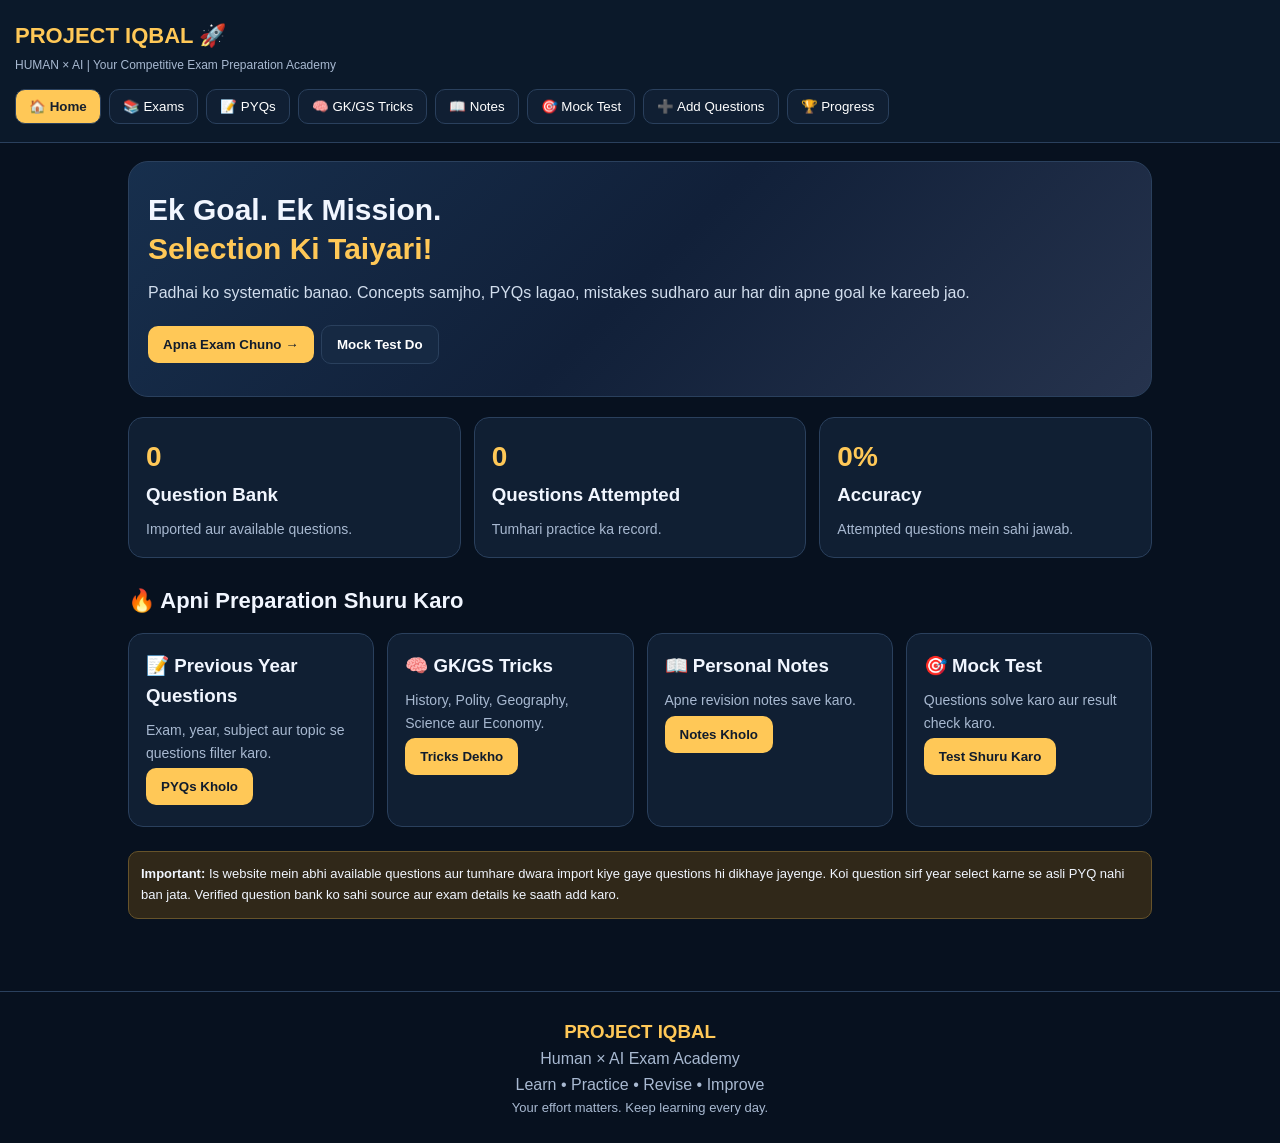
==== index.html @ d8e1d9c6 "Update index.html" ====
<!DOCTYPE html>
<html lang="hi">
<head>
<meta charset="UTF-8">
<meta name="viewport" content="width=device-width, initial-scale=1.0">

<title>PROJECT IQBAL | Human × AI Exam Academy</title>

<style>
:root{
  --bg:#07111f;
  --card:#101f33;
  --card2:#162943;
  --text:#f1f6ff;
  --muted:#a8b9d1;
  --gold:#ffc857;
  --green:#41d6a3;
  --blue:#65a9ff;
  --red:#ff7185;
  --border:#2a405d;
}

*{
  box-sizing:border-box;
  margin:0;
  padding:0;
}

body{
  background:var(--bg);
  color:var(--text);
  font-family:Arial,"Noto Sans Devanagari",sans-serif;
  line-height:1.6;
}

header{
  background:#0b192a;
  padding:18px 15px;
  border-bottom:1px solid var(--border);
  position:sticky;
  top:0;
  z-index:10;
}

.brand{
  font-size:22px;
  font-weight:900;
  color:var(--gold);
}

.tagline{
  color:var(--muted);
  font-size:12px;
  margin-top:3px;
}

nav{
  display:flex;
  gap:8px;
  overflow-x:auto;
  padding-top:14px;
}

nav button{
  flex-shrink:0;
  padding:9px 13px;
  border:1px solid var(--border);
  border-radius:10px;
  background:var(--card);
  color:white;
  cursor:pointer;
}

nav button:hover,
nav button.active{
  background:var(--gold);
  color:#17202d;
  font-weight:bold;
}

main{
  max-width:1050px;
  margin:auto;
  padding:18px 13px 60px;
}

.hero{
  background:linear-gradient(135deg,#172f4d,#112039,#26334d);
  padding:28px 19px;
  border-radius:20px;
  border:1px solid var(--border);
  margin-bottom:20px;
}

.hero h1{
  font-size:30px;
  line-height:1.3;
  margin-bottom:12px;
}

.hero h1 span{
  color:var(--gold);
}

.hero p{
  color:#d2deee;
  margin-bottom:15px;
}

.btn{
  padding:11px 15px;
  background:var(--gold);
  color:#111c2c;
  border:0;
  border-radius:10px;
  font-weight:bold;
  cursor:pointer;
  margin:4px 3px 4px 0;
}

.btn.secondary{
  background:var(--card2);
  color:white;
  border:1px solid var(--border);
}

.btn.green{
  background:var(--green);
}

.grid{
  display:grid;
  grid-template-columns:repeat(auto-fit,minmax(210px,1fr));
  gap:13px;
  margin:15px 0 24px;
}

.card{
  background:var(--card);
  border:1px solid var(--border);
  border-radius:15px;
  padding:17px;
}

.card h3{
  margin-bottom:8px;
}

.card p{
  color:var(--muted);
  font-size:14px;
}

.stat{
  font-size:28px;
  color:var(--gold);
  font-weight:bold;
}

.section-title{
  margin:25px 0 12px;
  font-size:22px;
}

label{
  display:block;
  color:var(--muted);
  font-size:13px;
  margin:12px 0 5px;
}

input,select,textarea{
  width:100%;
  padding:12px;
  background:#091626;
  color:white;
  border:1px solid var(--border);
  border-radius:9px;
  font-size:15px;
}

textarea{
  min-height:100px;
  resize:vertical;
}

.row{
  display:grid;
  grid-template-columns:repeat(auto-fit,minmax(160px,1fr));
  gap:12px;
}

.item{
  background:var(--card);
  border:1px solid var(--border);
  border-radius:12px;
  padding:15px;
  margin:10px 0;
}

.item p{
  margin:7px 0;
}

.muted{
  color:var(--muted);
  font-size:13px;
}

.badge{
  display:inline-block;
  padding:4px 8px;
  margin:3px 4px 3px 0;
  border-radius:7px;
  font-size:11px;
  background:#253b58;
  color:#d8e9ff;
}

.badge.gold{
  background:#47391d;
  color:var(--gold);
}

.badge.green{
  background:#123b35;
  color:#72f0c1;
}

.option{
  display:block;
  width:100%;
  text-align:left;
  padding:12px;
  margin:8px 0;
  background:#13253b;
  color:white;
  border:1px solid var(--border);
  border-radius:9px;
  cursor:pointer;
}

.option:hover{
  border-color:var(--gold);
}

.option.correct{
  border-color:var(--green);
  background:#123b35;
}

.option.wrong{
  border-color:var(--red);
  background:#3b202d;
}

hr{
  border:0;
  border-top:1px solid var(--border);
  margin:17px 0;
}

footer{
  text-align:center;
  color:var(--muted);
  padding:25px 12px;
  border-top:1px solid var(--border);
}

.hidden{
  display:none!important;
}

.notice{
  padding:12px;
  background:#302819;
  border:1px solid #66532a;
  border-radius:10px;
  margin:12px 0;
  font-size:13px;
}

.good{
  color:var(--green);
}

.bad{
  color:var(--red);
}

@media(max-width:500px){
  .hero h1{font-size:25px}
  .brand{font-size:19px}
}
</style>
</head>

<body>

<header>
  <div class="brand">PROJECT IQBAL 🚀</div>
  <div class="tagline">HUMAN × AI | Your Competitive Exam Preparation Academy</div>

  <nav id="navigation">
    <button class="active" onclick="showPage('home',this)">🏠 Home</button>
    <button onclick="showPage('exams',this)">📚 Exams</button>
    <button onclick="showPage('pyq',this)">📝 PYQs</button>
    <button onclick="showPage('tricks',this)">🧠 GK/GS Tricks</button>
    <button onclick="showPage('notes',this)">📖 Notes</button>
    <button onclick="showPage('test',this)">🎯 Mock Test</button>
    <button onclick="showPage('add',this)">➕ Add Questions</button>
    <button onclick="showPage('progress',this)">🏆 Progress</button>
  </nav>
</header>

<main>

<!-- HOME -->
<section id="home">

  <div class="hero">
    <h1>Ek Goal. Ek Mission.<br><span>Selection Ki Taiyari!</span></h1>

    <p>
      Padhai ko systematic banao. Concepts samjho, PYQs lagao,
      mistakes sudharo aur har din apne goal ke kareeb jao.
    </p>

    <button class="btn" onclick="go('exams')">Apna Exam Chuno →</button>
    <button class="btn secondary" onclick="go('test')">Mock Test Do</button>
  </div>

  <div class="grid">
    <div class="card">
      <div class="stat" id="totalQuestions">0</div>
      <h3>Question Bank</h3>
      <p>Imported aur available questions.</p>
    </div>

    <div class="card">
      <div class="stat" id="totalTests">0</div>
      <h3>Questions Attempted</h3>
      <p>Tumhari practice ka record.</p>
    </div>

    <div class="card">
      <div class="stat" id="accuracy">0%</div>
      <h3>Accuracy</h3>
      <p>Attempted questions mein sahi jawab.</p>
    </div>
  </div>

  <h2 class="section-title">🔥 Apni Preparation Shuru Karo</h2>

  <div class="grid">
    <div class="card">
      <h3>📝 Previous Year Questions</h3>
      <p>Exam, year, subject aur topic se questions filter karo.</p>
      <button class="btn" onclick="go('pyq')">PYQs Kholo</button>
    </div>

    <div class="card">
      <h3>🧠 GK/GS Tricks</h3>
      <p>History, Polity, Geography, Science aur Economy.</p>
      <button class="btn" onclick="go('tricks')">Tricks Dekho</button>
    </div>

    <div class="card">
      <h3>📖 Personal Notes</h3>
      <p>Apne revision notes save karo.</p>
      <button class="btn" onclick="go('notes')">Notes Kholo</button>
    </div>

    <div class="card">
      <h3>🎯 Mock Test</h3>
      <p>Questions solve karo aur result check karo.</p>
      <button class="btn" onclick="go('test')">Test Shuru Karo</button>
    </div>
  </div>

  <div class="notice">
    <b>Important:</b> Is website mein abhi available questions aur
    tumhare dwara import kiye gaye questions hi dikhaye jayenge.
    Koi question sirf year select karne se asli PYQ nahi ban jata.
    Verified question bank ko sahi source aur exam details ke saath add karo.
  </div>

</section>

<!-- EXAMS -->
<section id="exams" class="hidden">
  <h2 class="section-title">📚 Choose Your Exam</h2>
  <p class="muted">Apna target exam select karke uske questions filter karo.</p>
  <div id="examCards" class="grid"></div>
</section>

<!-- PYQ -->
<section id="pyq" class="hidden">
  <h2 class="section-title">📝 PYQ Question Bank</h2>

  <p class="muted">
    2020 se 2026 tak year-wise filtering available hai.
    Sirf imported questions hi result mein aayenge.
  </p>

  <div class="row">
    <div>
      <label>Exam</label>
      <select id="filterExam"></select>
    </div>

    <div>
      <label>Year</label>
      <select id="filterYear"></select>
    </div>

    <div>
      <label>Subject</label>
      <select id="filterSubject"></select>
    </div>

    <div>
      <label>Topic</label>
      <input id="filterTopic" placeholder="Jaise: Mughal Empire">
    </div>
  </div>

  <label>Question Search</label>
  <input id="filterSearch" placeholder="Question ya keyword likho...">

  <button class="btn" onclick="renderPYQs()">Search Questions</button>
  <button class="btn secondary" onclick="resetFilters()">Reset Filters</button>

  <p id="pyqCount" class="muted" style="margin-top:12px"></p>
  <div id="pyqList"></div>
</section>

<!-- TRICKS -->
<section id="tricks" class="hidden">
  <h2 class="section-title">🧠 GK/GS Tricks Academy</h2>

  <p class="muted">
    Topic select karo aur quick revision ke liye trick dekho.
  </p>

  <div class="row">
    <div>
      <label>Subject</label>
      <select id="trickSubject" onchange="renderTricks()"></select>
    </div>

    <div>
      <label>Search Trick</label>
      <input id="trickSearch" placeholder="Topic search karo" oninput="renderTricks()">
    </div>
  </div>

  <div id="trickList"></div>
</section>

<!-- NOTES -->
<section id="notes" class="hidden">
  <h2 class="section-title">📖 My Personal Notes</h2>

  <div class="card">
    <label>Exam</label>
    <select id="noteExam"></select>

    <label>Subject</label>
    <input id="noteSubject" placeholder="Jaise: Polity">

    <label>Topic / Heading</label>
    <input id="noteTitle" placeholder="Jaise: Fundamental Rights">

    <label>Notes</label>
    <textarea id="noteText" placeholder="Yahan apne notes likho..."></textarea>

    <button class="btn" onclick="saveNote()">Save Notes</button>
  </div>

  <h3 class="section-title">📌 Saved Notes</h3>
  <div id="noteList"></div>
</section>

<!-- TEST -->
<section id="test" class="hidden">
  <h2 class="section-title">🎯 Mock Test Centre</h2>

  <div class="card">
    <label>Exam</label>
    <select id="testExam"></select>

    <label>Subject</label>
    <select id="testSubject"></select>

    <label>Number of Questions</label>
    <select id="testLength">
      <option value="5">5 Questions</option>
      <option value="10">10 Questions</option>
      <option value="20">20 Questions</option>
      <option value="50">50 Questions</option>
    </select>

    <p class="muted" style="margin:12px 0">
      Test available question bank se banega. Verified PYQ aur practice
      questions ki category question ke source par depend karegi.
    </p>

    <button class="btn" onclick="startTest()">Start Test</button>
  </div>

  <div id="testArea"></div>
</section>

<!-- ADD QUESTIONS -->
<section id="add" class="hidden">
  <h2 class="section-title">➕ Add Verified Questions</h2>

  <div class="notice">
    Asli PYQ add karte waqt exam, year, subject, shift aur source ki
    details sahi bharna. Agar source verify nahi hai, question ko
    Practice category mein rakho.
  </div>

  <div class="card">
    <label>Question Category</label>
    <select id="qType">
      <option value="PYQ">Verified PYQ</option>
      <option value="Practice">Practice Question</option>
    </select>

    <label>Exam</label>
    <select id="qExam"></select>

    <div class="row">
      <div>
        <label>Year</label>
        <select id="qYear"></select>
      </div>

      <div>
        <label>Subject</label>
        <select id="qSubject"></select>
      </div>
    </div>

    <div class="row">
      <div>
        <label>Topic</label>
        <input id="qTopic" placeholder="Jaise: Indian Constitution">
      </div>

      <div>
        <label>Shift / Paper</label>
        <input id="qShift" placeholder="Official details, if known">
      </div>
    </div>

    <label>Question</label>
    <textarea id="qText" placeholder="Question likho..."></textarea>

    <div class="row">
      <div>
        <label>Option A</label>
        <input id="optA">
      </div>
      <div>
        <label>Option B</label>
        <input id="optB">
      </div>
      <div>
        <label>Option C</label>
        <input id="optC">
      </div>
      <div>
        <label>Option D</label>
        <input id="optD">
      </div>
    </div>

    <label>Correct Answer</label>
    <select id="qAnswer">
      <option value="0">Option A</option>
      <option value="1">Option B</option>
      <option value="2">Option C</option>
      <option value="3">Option D</option>
    </select>

    <label>Explanation</label>
    <textarea id="qExplanation" placeholder="Answer ka explanation..."></textarea>

    <label>Source / Reference</label>
    <input id="qSource" placeholder="Official paper, PDF title ya reliable source">

    <button class="btn green" onclick="addQuestion()">Save Question</button>
  </div>

  <hr>

  <div class="card">
    <h3>📥 Import Questions Using JSON</h3>
    <p class="muted">
      Bulk question bank ko JSON file se import kar sakte ho.
    </p>

    <label>JSON File</label>
    <input type="file" id="jsonFile" accept=".json,application/json">

    <button class="btn" onclick="importJSON()">Import JSON</button>

    <button class="btn secondary" onclick="downloadTemplate()">
      Download JSON Template
    </button>

    <p id="importMessage" class="muted"></p>
  </div>

  <hr>

  <div class="card">
    <h3>📤 Export Your Question Bank</h3>
    <p class="muted">
      Apne saved questions ka backup JSON file mein download karo.
    </p>
    <button class="btn" onclick="exportJSON()">Export Questions</button>
  </div>
</section>

<!-- PROGRESS -->
<section id="progress" class="hidden">
  <h2 class="section-title">🏆 Your Progress</h2>

  <div class="grid">
    <div class="card">
      <div class="stat" id="pAttempted">0</div>
      <p>Total questions attempted</p>
    </div>

    <div class="card">
      <div class="stat" id="pCorrect">0</div>
      <p>Correct answers</p>
    </div>

    <div class="card">
      <div class="stat" id="pAccuracy">0%</div>
      <p>Accuracy</p>
    </div>
  </div>

  <h3 class="section-title">📊 Recent Test Results</h3>
  <div id="resultHistory"></div>

  <button class="btn secondary" onclick="clearProgress()">
    Reset Progress
  </button>
</section>

</main>

<footer>
  <h3 style="color:var(--gold)">PROJECT IQBAL</h3>
  <p>Human × AI Exam Academy</p>
  <p>Learn • Practice • Revise • Improve</p>
  <p class="muted">Your effort matters. Keep learning every day.</p>
</footer>

<script>
/* ==========================================
   PROJECT IQBAL — EXAM PREPARATION PLATFORM
   ========================================== */

const EXAMS = [
  "SSC CHSL",
  "SSC CGL",
  "SSC MTS",
  "SSC GD",
  "SSC CPO",
  "UPSSSC PET",
  "UP Police / UPSI",
  "UPPSC",
  "UPPCS",
  "Railway NTPC",
  "Railway Group D",
  "Banking",
  "Other Exam"
];

const SUBJECTS = [
  "History",
  "Polity",
  "Geography",
  "Economy",
  "General Science",
  "Biology",
  "Physics",
  "Chemistry",
  "Static GK",
  "Current Affairs",
  "Mathematics",
  "Reasoning",
  "English",
  "Hindi",
  "Computer",
  "Mixed"
];

const YEARS = [];
for(let y=2020;y<=2026;y++) YEARS.push(String(y));

const TRICKS = [
  {
    subject:"History",
    topic:"Buddhism",
    title:"Buddhism Quick Revision",
    content:"चार आर्य सत्य और अष्टांगिक मार्ग बौद्ध धर्म के मुख्य अध्ययन-बिंदु हैं। बुद्ध के जीवन, बौद्ध संगीति और प्रमुख स्थलों को अलग-अलग तालिका में याद करें।",
    exam:"All Exams"
  },
  {
    subject:"History",
    topic:"Jainism",
    title:"Jainism Quick Revision",
    content:"तीर्थंकरों का क्रम, महावीर स्वामी का जीवन और जैन धर्म के सिद्धांत अलग-अलग याद करें। बौद्ध और जैन धर्म की तुलना वाली तालिका revision में उपयोगी है।",
    exam:"All Exams"
  },
  {
    subject:"Polity",
    topic:"Constitution",
    title:"Constitution Revision",
    content:"संविधान के भाग, अनुच्छेद और अनुसूचियों को अलग-अलग चार्ट में पढ़ो। एक साथ बहुत सारे नंबर याद करने के बजाय रोज थोड़े-थोड़े प्रश्न हल करो।",
    exam:"All Exams"
  },
  {
    subject:"Polity",
    topic:"Schedules",
    title:"भारतीय संविधान की अनुसूचियाँ",
    content:"हर अनुसूची के लिए तीन कॉलम बनाओ: अनुसूची नंबर, विषय और उससे जुड़ा मुख्य तथ्य। फिर किताब बंद करके खुद से दोहराओ।",
    exam:"All Exams"
  },
  {
    subject:"Geography",
    topic:"Rivers",
    title:"नदियों का Revision",
    content:"नदी, उद्गम, किन राज्य/क्षेत्र से गुजरती है और कहाँ मिलती है—इन चार बिंदुओं की तालिका बनाओ। मानचित्र पर देखकर अभ्यास करने से याद रखना आसान होता है।",
    exam:"All Exams"
  },
  {
    subject:"Geography",
    topic:"Climate",
    title:"Indian Climate",
    content:"मानसून की शाखाएँ, वर्षा के वितरण और ऋतुओं को भारत के मानचित्र के साथ पढ़ो। केवल परिभाषा याद करने के बजाय कारण और परिणाम भी समझो।",
    exam:"All Exams"
  },
  {
    subject:"Economy",
    topic:"Banking",
    title:"Banking Basics",
    content:"RBI के कार्य, Repo Rate, CRR, SLR और मुद्रास्फीति की परिभाषा व प्रभाव अलग-अलग समझो। दरों में बदलाव वाले प्रश्नों के लिए नवीनतम आधिकारिक जानकारी जाँचो।",
    exam:"All Exams"
  },
  {
    subject:"General Science",
    topic:"Physics",
    title:"Physics Formula Revision",
    content:"हर सूत्र के साथ उसकी इकाई और प्रतीकों का अर्थ लिखो। फिर सूत्र पर आधारित आसान प्रश्न हल करो। केवल सूत्र रटने के बजाय उसका उपयोग समझो।",
    exam:"All Exams"
  },
  {
    subject:"General Science",
    topic:"Chemistry",
    title:"Chemistry Revision",
    content:"अम्ल, क्षार, लवण, धातु और अधातु के गुणों की तुलना वाली तालिका बनाओ। रोजाना छोटे प्रश्नों से दोहराव करो।",
    exam:"All Exams"
  },
  {
    subject:"Biology",
    topic:"Human Body",
    title:"Human Body Revision",
    content:"अंग, उनका मुख्य कार्य और उनसे संबंधित महत्वपूर्ण तथ्य एक तालिका में लिखो। पाचन, रक्त संचार और श्वसन तंत्र को चित्रों से समझो।",
    exam:"All Exams"
  },
  {
    subject:"Static GK",
    topic:"Awards",
    title:"Awards Revision",
    content:"पुरस्कार, क्षेत्र, संबंधित व्यक्ति और वर्ष को एक तालिका में लिखो। बदलने वाले तथ्यों को भरोसेमंद और नवीनतम स्रोत से verify करो।",
    exam:"All Exams"
  },
  {
    subject:"Current Affairs",
    topic:"Revision",
    title:"Current Affairs Strategy",
    content:"Current affairs को महीने के हिसाब से बाँटो। नियुक्तियाँ, योजनाएँ, खेल, पुरस्कार और महत्वपूर्ण घटनाएँ अलग-अलग revise करो। पुराने तथ्यों को नए तथ्यों से न मिलाओ।",
    exam:"All Exams"
  }
];

/*
  Ye examples PRACTICE questions hain.
  Inhe actual previous-year questions nahi bataya gaya hai.
  Apna verified PYQ data Add Questions se import karo.
*/

const SAMPLE_QUESTIONS = [
  {
    id:"practice-001",
    type:"Practice",
    exam:"SSC CHSL",
    year:"",
    subject:"Polity",
    topic:"Constitution Basics",
    shift:"",
    question:"भारतीय संविधान को संविधान सभा ने कब अंगीकृत किया था?",
    options:[
      "15 अगस्त 1947",
      "26 नवंबर 1949",
      "26 जनवरी 1950",
      "2 अक्टूबर 1949"
    ],
    answer:1,
    explanation:"संविधान सभा ने भारतीय संविधान को 26 नवंबर 1949 को अंगीकृत किया था। संविधान 26 जनवरी 1950 से लागू हुआ।",
    source:"Practice example — not an authenticated PYQ"
  },
  {
    id:"practice-002",
    type:"Practice",
    exam:"UPSSSC PET",
    year:"",
    subject:"History",
    topic:"Ancient India",
    shift:"",
    question:"गौतम बुद्ध को ज्ञान की प्राप्ति कहाँ हुई थी?",
    options:[
      "सारनाथ",
      "कुशीनगर",
      "बोधगया",
      "लुंबिनी"
    ],
    answer:2,
    explanation:"बौद्ध परंपरा के अनुसार गौतम बुद्ध को बोधगया में ज्ञान प्राप्त हुआ था।",
    source:"Practice example — not an authenticated PYQ"
  },
  {
    id:"practice-003",
    type:"Practice",
    exam:"SSC CGL",
    year:"",
    subject:"Mathematics",
    topic:"Arithmetic",
    shift:"",
    question:"यदि किसी संख्या का 25% = 40 है, तो वह संख्या कितनी है?",
    options:["100","120","160","200"],
    answer:2,
    explanation:"संख्या = 40 × 100 ÷ 25 = 160।",
    source:"Practice example — not an authenticated PYQ"
  },
  {
    id:"practice-004",
    type:"Practice",
    exam:"SSC CHSL",
    year:"",
    subject:"General Science",
    topic:"Biology",
    shift:"",
    question:"मानव शरीर में रक्त को पंप करने वाला मुख्य अंग कौन-सा है?",
    options:["फेफड़ा","हृदय","यकृत","गुर्दा"],
    answer:1,
    explanation:"हृदय रक्त को शरीर में पंप करने वाला मुख्य अंग है।",
    source:"Practice example — not an authenticated PYQ"
  },
  {
    id:"practice-005",
    type:"Practice",
    exam:"UPSSSC PET",
    year:"",
    subject:"Geography",
    topic:"India",
    shift:"",
    qu
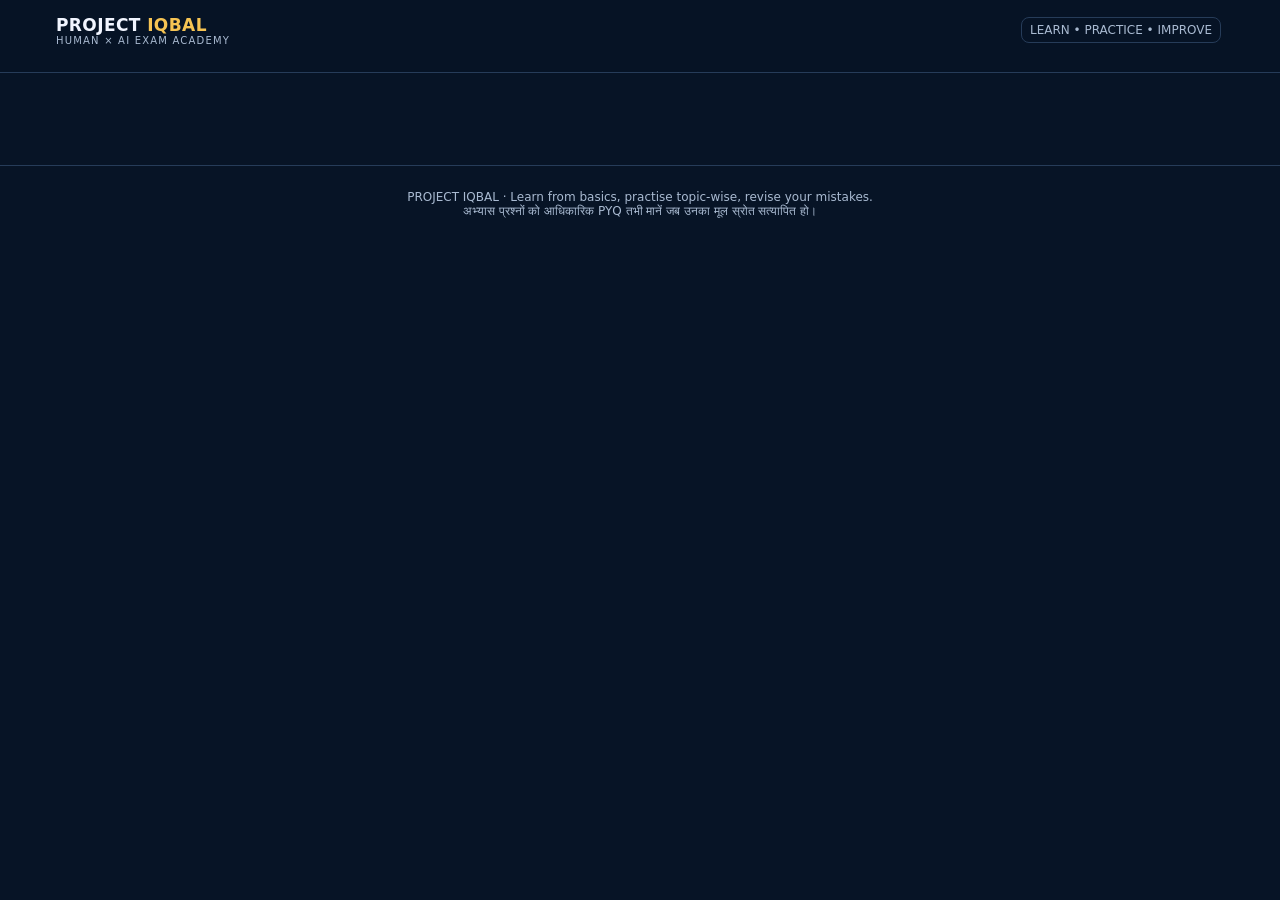
==== commit 4c0e72a5: "Update index.html" ====
--- a/index.html
+++ b/index.html
@@ -3,876 +3,277 @@
 <head>
 <meta charset="UTF-8">
 <meta name="viewport" content="width=device-width, initial-scale=1.0">
-
+<meta name="theme-color" content="#071426">
 <title>PROJECT IQBAL | Human × AI Exam Academy</title>
-
 <style>
 :root{
-  --bg:#07111f;
-  --card:#101f33;
-  --card2:#162943;
-  --text:#f1f6ff;
-  --muted:#a8b9d1;
-  --gold:#ffc857;
-  --green:#41d6a3;
-  --blue:#65a9ff;
-  --red:#ff7185;
-  --border:#2a405d;
+  --bg:#071426;--panel:#101f35;--panel2:#162943;--line:#263c59;
+  --text:#f1f5ff;--muted:#a9bad1;--gold:#f6c453;--blue:#60a5fa;
+  --green:#48d597;--red:#ff7272;--radius:18px
 }
-
-*{
-  box-sizing:border-box;
-  margin:0;
-  padding:0;
-}
-
-body{
-  background:var(--bg);
-  color:var(--text);
-  font-family:Arial,"Noto Sans Devanagari",sans-serif;
-  line-height:1.6;
-}
-
-header{
-  background:#0b192a;
-  padding:18px 15px;
-  border-bottom:1px solid var(--border);
-  position:sticky;
-  top:0;
-  z-index:10;
-}
-
-.brand{
-  font-size:22px;
-  font-weight:900;
-  color:var(--gold);
-}
-
-.tagline{
-  color:var(--muted);
-  font-size:12px;
-  margin-top:3px;
-}
-
-nav{
-  display:flex;
-  gap:8px;
-  overflow-x:auto;
-  padding-top:14px;
-}
-
-nav button{
-  flex-shrink:0;
-  padding:9px 13px;
-  border:1px solid var(--border);
-  border-radius:10px;
-  background:var(--card);
-  color:white;
-  cursor:pointer;
-}
-
-nav button:hover,
-nav button.active{
-  background:var(--gold);
-  color:#17202d;
-  font-weight:bold;
-}
-
-main{
-  max-width:1050px;
-  margin:auto;
-  padding:18px 13px 60px;
-}
-
-.hero{
-  background:linear-gradient(135deg,#172f4d,#112039,#26334d);
-  padding:28px 19px;
-  border-radius:20px;
-  border:1px solid var(--border);
-  margin-bottom:20px;
-}
-
-.hero h1{
-  font-size:30px;
-  line-height:1.3;
-  margin-bottom:12px;
-}
-
-.hero h1 span{
-  color:var(--gold);
-}
-
-.hero p{
-  color:#d2deee;
-  margin-bottom:15px;
-}
-
-.btn{
-  padding:11px 15px;
-  background:var(--gold);
-  color:#111c2c;
-  border:0;
-  border-radius:10px;
-  font-weight:bold;
-  cursor:pointer;
-  margin:4px 3px 4px 0;
-}
-
-.btn.secondary{
-  background:var(--card2);
-  color:white;
-  border:1px solid var(--border);
-}
-
-.btn.green{
-  background:var(--green);
-}
-
-.grid{
-  display:grid;
-  grid-template-columns:repeat(auto-fit,minmax(210px,1fr));
-  gap:13px;
-  margin:15px 0 24px;
-}
-
-.card{
-  background:var(--card);
-  border:1px solid var(--border);
-  border-radius:15px;
-  padding:17px;
-}
-
-.card h3{
-  margin-bottom:8px;
-}
-
-.card p{
-  color:var(--muted);
-  font-size:14px;
-}
-
-.stat{
-  font-size:28px;
-  color:var(--gold);
-  font-weight:bold;
-}
-
-.section-title{
-  margin:25px 0 12px;
-  font-size:22px;
-}
-
-label{
-  display:block;
-  color:var(--muted);
-  font-size:13px;
-  margin:12px 0 5px;
-}
-
-input,select,textarea{
-  width:100%;
-  padding:12px;
-  background:#091626;
-  color:white;
-  border:1px solid var(--border);
-  border-radius:9px;
-  font-size:15px;
-}
-
-textarea{
-  min-height:100px;
-  resize:vertical;
-}
-
-.row{
-  display:grid;
-  grid-template-columns:repeat(auto-fit,minmax(160px,1fr));
-  gap:12px;
-}
-
-.item{
-  background:var(--card);
-  border:1px solid var(--border);
-  border-radius:12px;
-  padding:15px;
-  margin:10px 0;
-}
-
-.item p{
-  margin:7px 0;
-}
-
-.muted{
-  color:var(--muted);
-  font-size:13px;
-}
-
-.badge{
-  display:inline-block;
-  padding:4px 8px;
-  margin:3px 4px 3px 0;
-  border-radius:7px;
-  font-size:11px;
-  background:#253b58;
-  color:#d8e9ff;
-}
-
-.badge.gold{
-  background:#47391d;
-  color:var(--gold);
-}
-
-.badge.green{
-  background:#123b35;
-  color:#72f0c1;
-}
-
-.option{
-  display:block;
-  width:100%;
-  text-align:left;
-  padding:12px;
-  margin:8px 0;
-  background:#13253b;
-  color:white;
-  border:1px solid var(--border);
-  border-radius:9px;
-  cursor:pointer;
-}
-
-.option:hover{
-  border-color:var(--gold);
-}
-
-.option.correct{
-  border-color:var(--green);
-  background:#123b35;
-}
-
-.option.wrong{
-  border-color:var(--red);
-  background:#3b202d;
-}
-
-hr{
-  border:0;
-  border-top:1px solid var(--border);
-  margin:17px 0;
-}
-
-footer{
-  text-align:center;
-  color:var(--muted);
-  padding:25px 12px;
-  border-top:1px solid var(--border);
-}
-
-.hidden{
-  display:none!important;
-}
-
-.notice{
-  padding:12px;
-  background:#302819;
-  border:1px solid #66532a;
-  border-radius:10px;
-  margin:12px 0;
-  font-size:13px;
-}
-
-.good{
-  color:var(--green);
-}
-
-.bad{
-  color:var(--red);
-}
-
-@media(max-width:500px){
-  .hero h1{font-size:25px}
-  .brand{font-size:19px}
-}
+*{box-sizing:border-box}
+body{margin:0;background:var(--bg);color:var(--text);font-family:system-ui,-apple-system,Arial,sans-serif}
+button,input,select,textarea{font:inherit}
+button{cursor:pointer}
+header{position:sticky;top:0;z-index:10;background:#071426f5;border-bottom:1px solid var(--line);backdrop-filter:blur(12px)}
+.top{max-width:1200px;margin:auto;padding:14px 16px;display:flex;align-items:center;justify-content:space-between;gap:12px}
+.brand{font-weight:900;font-size:17px;letter-spacing:.4px}
+.brand span{color:var(--gold)}
+.brand small{display:block;font-size:10px;color:var(--muted);font-weight:500;letter-spacing:1.2px}
+.menu{display:flex;gap:7px;overflow-x:auto;padding:0 12px 12px;max-width:1200px;margin:auto;scrollbar-width:thin}
+.navbtn,.btn{border:1px solid var(--line);border-radius:11px;background:var(--panel);color:var(--text);padding:10px 13px;white-space:nowrap}
+.navbtn.active,.btn.primary{background:var(--gold);border-color:var(--gold);color:#172033;font-weight:800}
+.btn.secondary{background:var(--panel2)}
+.btn:disabled{opacity:.45;cursor:not-allowed}
+main{max-width:1200px;margin:auto;padding:22px 15px 70px}
+.hero{padding:27px 22px;border:1px solid #344967;border-radius:24px;background:radial-gradient(circle at 85% 10%,#234a72 0,transparent 38%),linear-gradient(135deg,#142b47,#0c192d);margin-bottom:18px}
+.eyebrow{color:var(--gold);font-size:12px;font-weight:800;letter-spacing:1.6px}
+h1{font-size:clamp(27px,5vw,43px);line-height:1.14;margin:12px 0}
+h2{font-size:23px;margin:0 0 14px}
+h3{margin:0 0 9px}
+p{line-height:1.65}
+.muted{color:var(--muted)}
+.gold{color:var(--gold)}
+.grid{display:grid;grid-template-columns:repeat(3,minmax(0,1fr));gap:13px}
+.two{display:grid;grid-template-columns:repeat(2,minmax(0,1fr));gap:13px}
+.card{background:var(--panel);border:1px solid var(--line);border-radius:var(--radius);padding:17px;min-width:0}
+.card p{margin:7px 0;color:var(--muted)}
+.stat{font-size:27px;font-weight:900;color:var(--gold)}
+.section{margin-top:25px}
+.row{display:flex;gap:9px;flex-wrap:wrap;align-items:center}
+.row>*{flex:0 0 auto}
+input,select,textarea{background:#08172a;color:var(--text);border:1px solid var(--line);border-radius:10px;padding:11px;max-width:100%}
+.search{width:100%;margin-bottom:13px}
+select{max-width:100%}
+.topic-list{display:flex;gap:8px;flex-wrap:wrap;margin:12px 0}
+.chip{padding:8px 11px;border:1px solid var(--line);border-radius:30px;background:var(--panel2);color:var(--text)}
+.chip.active{background:var(--gold);color:#172033;border-color:var(--gold);font-weight:800}
+.lesson{border-left:3px solid var(--gold);padding:10px 13px;background:#0b1a2e;border-radius:0 12px 12px 0;margin:12px 0}
+.mnemonic{border:1px dashed #617c9f;padding:12px;border-radius:12px;margin-top:10px}
+.option{display:block;width:100%;text-align:left;padding:13px;border-radius:12px;border:1px solid var(--line);background:var(--panel2);color:var(--text);margin:9px 0}
+.option:hover{border-color:var(--gold)}
+.option.correct{border-color:var(--green);background:#123a31}
+.option.wrong{border-color:var(--red);background:#3b202b}
+.feedback{padding:13px;border-radius:12px;margin-top:12px;background:#0b1a2e;border:1px solid var(--line);line-height:1.6}
+.progress{height:8px;background:#24364d;border-radius:20px;overflow:hidden;margin:12px 0}
+.progress div{height:100%;background:var(--green);width:0;transition:width .2s}
+.badge{display:inline-block;border:1px solid var(--line);padding:5px 8px;border-radius:8px;color:var(--muted);font-size:12px;margin:3px}
+hr{border:0;border-top:1px solid var(--line);margin:18px 0}
+.small{font-size:12px}
+footer{border-top:1px solid var(--line);padding:24px;text-align:center;color:var(--muted);font-size:12px}
+.hidden{display:none!important}
+.notice{padding:13px;background:#302a19;border:1px solid #675329;border-radius:12px;color:#ffe4a1;line-height:1.6}
+.success{color:var(--green)}.danger{color:var(--red)}
+a{color:var(--blue)}
+@media(max-width:760px){.grid{grid-template-columns:repeat(2,minmax(0,1fr))}.two{grid-template-columns:1fr}.hero{padding:21px 16px}.card{padding:14px}.top{padding:12px}}
+@media(max-width:430px){.grid{grid-template-columns:1fr}.brand{font-size:15px}.navbtn{padding:9px 11px;font-size:13px}main{padding-top:15px}}
 </style>
 </head>
-
 <body>
-
 <header>
-  <div class="brand">PROJECT IQBAL 🚀</div>
-  <div class="tagline">HUMAN × AI | Your Competitive Exam Preparation Academy</div>
-
-  <nav id="navigation">
-    <button class="active" onclick="showPage('home',this)">🏠 Home</button>
-    <button onclick="showPage('exams',this)">📚 Exams</button>
-    <button onclick="showPage('pyq',this)">📝 PYQs</button>
-    <button onclick="showPage('tricks',this)">🧠 GK/GS Tricks</button>
-    <button onclick="showPage('notes',this)">📖 Notes</button>
-    <button onclick="showPage('test',this)">🎯 Mock Test</button>
-    <button onclick="showPage('add',this)">➕ Add Questions</button>
-    <button onclick="showPage('progress',this)">🏆 Progress</button>
-  </nav>
+  <div class="top">
+    <div class="brand">PROJECT <span>IQBAL</span><small>HUMAN × AI EXAM ACADEMY</small></div>
+    <span class="badge">LEARN • PRACTICE • IMPROVE</span>
+  </div>
+  <nav class="menu" id="navigation"></nav>
 </header>
 
-<main>
-
-<!-- HOME -->
-<section id="home">
-
-  <div class="hero">
-    <h1>Ek Goal. Ek Mission.<br><span>Selection Ki Taiyari!</span></h1>
-
-    <p>
-      Padhai ko systematic banao. Concepts samjho, PYQs lagao,
-      mistakes sudharo aur har din apne goal ke kareeb jao.
-    </p>
-
-    <button class="btn" onclick="go('exams')">Apna Exam Chuno →</button>
-    <button class="btn secondary" onclick="go('test')">Mock Test Do</button>
-  </div>
-
-  <div class="grid">
-    <div class="card">
-      <div class="stat" id="totalQuestions">0</div>
-      <h3>Question Bank</h3>
-      <p>Imported aur available questions.</p>
-    </div>
-
-    <div class="card">
-      <div class="stat" id="totalTests">0</div>
-      <h3>Questions Attempted</h3>
-      <p>Tumhari practice ka record.</p>
-    </div>
-
-    <div class="card">
-      <div class="stat" id="accuracy">0%</div>
-      <h3>Accuracy</h3>
-      <p>Attempted questions mein sahi jawab.</p>
-    </div>
-  </div>
-
-  <h2 class="section-title">🔥 Apni Preparation Shuru Karo</h2>
-
-  <div class="grid">
-    <div class="card">
-      <h3>📝 Previous Year Questions</h3>
-      <p>Exam, year, subject aur topic se questions filter karo.</p>
-      <button class="btn" onclick="go('pyq')">PYQs Kholo</button>
-    </div>
-
-    <div class="card">
-      <h3>🧠 GK/GS Tricks</h3>
-      <p>History, Polity, Geography, Science aur Economy.</p>
-      <button class="btn" onclick="go('tricks')">Tricks Dekho</button>
-    </div>
-
-    <div class="card">
-      <h3>📖 Personal Notes</h3>
-      <p>Apne revision notes save karo.</p>
-      <button class="btn" onclick="go('notes')">Notes Kholo</button>
-    </div>
-
-    <div class="card">
-      <h3>🎯 Mock Test</h3>
-      <p>Questions solve karo aur result check karo.</p>
-      <button class="btn" onclick="go('test')">Test Shuru Karo</button>
-    </div>
-  </div>
-
-  <div class="notice">
-    <b>Important:</b> Is website mein abhi available questions aur
-    tumhare dwara import kiye gaye questions hi dikhaye jayenge.
-    Koi question sirf year select karne se asli PYQ nahi ban jata.
-    Verified question bank ko sahi source aur exam details ke saath add karo.
-  </div>
-
-</section>
-
-<!-- EXAMS -->
-<section id="exams" class="hidden">
-  <h2 class="section-title">📚 Choose Your Exam</h2>
-  <p class="muted">Apna target exam select karke uske questions filter karo.</p>
-  <div id="examCards" class="grid"></div>
-</section>
-
-<!-- PYQ -->
-<section id="pyq" class="hidden">
-  <h2 class="section-title">📝 PYQ Question Bank</h2>
-
-  <p class="muted">
-    2020 se 2026 tak year-wise filtering available hai.
-    Sirf imported questions hi result mein aayenge.
-  </p>
-
-  <div class="row">
-    <div>
-      <label>Exam</label>
-      <select id="filterExam"></select>
-    </div>
-
-    <div>
-      <label>Year</label>
-      <select id="filterYear"></select>
-    </div>
-
-    <div>
-      <label>Subject</label>
-      <select id="filterSubject"></select>
-    </div>
-
-    <div>
-      <label>Topic</label>
-      <input id="filterTopic" placeholder="Jaise: Mughal Empire">
-    </div>
-  </div>
-
-  <label>Question Search</label>
-  <input id="filterSearch" placeholder="Question ya keyword likho...">
-
-  <button class="btn" onclick="renderPYQs()">Search Questions</button>
-  <button class="btn secondary" onclick="resetFilters()">Reset Filters</button>
-
-  <p id="pyqCount" class="muted" style="margin-top:12px"></p>
-  <div id="pyqList"></div>
-</section>
-
-<!-- TRICKS -->
-<section id="tricks" class="hidden">
-  <h2 class="section-title">🧠 GK/GS Tricks Academy</h2>
-
-  <p class="muted">
-    Topic select karo aur quick revision ke liye trick dekho.
-  </p>
-
-  <div class="row">
-    <div>
-      <label>Subject</label>
-      <select id="trickSubject" onchange="renderTricks()"></select>
-    </div>
-
-    <div>
-      <label>Search Trick</label>
-      <input id="trickSearch" placeholder="Topic search karo" oninput="renderTricks()">
-    </div>
-  </div>
-
-  <div id="trickList"></div>
-</section>
-
-<!-- NOTES -->
-<section id="notes" class="hidden">
-  <h2 class="section-title">📖 My Personal Notes</h2>
-
-  <div class="card">
-    <label>Exam</label>
-    <select id="noteExam"></select>
-
-    <label>Subject</label>
-    <input id="noteSubject" placeholder="Jaise: Polity">
-
-    <label>Topic / Heading</label>
-    <input id="noteTitle" placeholder="Jaise: Fundamental Rights">
-
-    <label>Notes</label>
-    <textarea id="noteText" placeholder="Yahan apne notes likho..."></textarea>
-
-    <button class="btn" onclick="saveNote()">Save Notes</button>
-  </div>
-
-  <h3 class="section-title">📌 Saved Notes</h3>
-  <div id="noteList"></div>
-</section>
-
-<!-- TEST -->
-<section id="test" class="hidden">
-  <h2 class="section-title">🎯 Mock Test Centre</h2>
-
-  <div class="card">
-    <label>Exam</label>
-    <select id="testExam"></select>
-
-    <label>Subject</label>
-    <select id="testSubject"></select>
-
-    <label>Number of Questions</label>
-    <select id="testLength">
-      <option value="5">5 Questions</option>
-      <option value="10">10 Questions</option>
-      <option value="20">20 Questions</option>
-      <option value="50">50 Questions</option>
-    </select>
-
-    <p class="muted" style="margin:12px 0">
-      Test available question bank se banega. Verified PYQ aur practice
-      questions ki category question ke source par depend karegi.
-    </p>
-
-    <button class="btn" onclick="startTest()">Start Test</button>
-  </div>
-
-  <div id="testArea"></div>
-</section>
-
-<!-- ADD QUESTIONS -->
-<section id="add" class="hidden">
-  <h2 class="section-title">➕ Add Verified Questions</h2>
-
-  <div class="notice">
-    Asli PYQ add karte waqt exam, year, subject, shift aur source ki
-    details sahi bharna. Agar source verify nahi hai, question ko
-    Practice category mein rakho.
-  </div>
-
-  <div class="card">
-    <label>Question Category</label>
-    <select id="qType">
-      <option value="PYQ">Verified PYQ</option>
-      <option value="Practice">Practice Question</option>
-    </select>
-
-    <label>Exam</label>
-    <select id="qExam"></select>
-
-    <div class="row">
-      <div>
-        <label>Year</label>
-        <select id="qYear"></select>
-      </div>
-
-      <div>
-        <label>Subject</label>
-        <select id="qSubject"></select>
-      </div>
-    </div>
-
-    <div class="row">
-      <div>
-        <label>Topic</label>
-        <input id="qTopic" placeholder="Jaise: Indian Constitution">
-      </div>
-
-      <div>
-        <label>Shift / Paper</label>
-        <input id="qShift" placeholder="Official details, if known">
-      </div>
-    </div>
-
-    <label>Question</label>
-    <textarea id="qText" placeholder="Question likho..."></textarea>
-
-    <div class="row">
-      <div>
-        <label>Option A</label>
-        <input id="optA">
-      </div>
-      <div>
-        <label>Option B</label>
-        <input id="optB">
-      </div>
-      <div>
-        <label>Option C</label>
-        <input id="optC">
-      </div>
-      <div>
-        <label>Option D</label>
-        <input id="optD">
-      </div>
-    </div>
-
-    <label>Correct Answer</label>
-    <select id="qAnswer">
-      <option value="0">Option A</option>
-      <option value="1">Option B</option>
-      <option value="2">Option C</option>
-      <option value="3">Option D</option>
-    </select>
-
-    <label>Explanation</label>
-    <textarea id="qExplanation" placeholder="Answer ka explanation..."></textarea>
-
-    <label>Source / Reference</label>
-    <input id="qSource" placeholder="Official paper, PDF title ya reliable source">
-
-    <button class="btn green" onclick="addQuestion()">Save Question</button>
-  </div>
-
-  <hr>
-
-  <div class="card">
-    <h3>📥 Import Questions Using JSON</h3>
-    <p class="muted">
-      Bulk question bank ko JSON file se import kar sakte ho.
-    </p>
-
-    <label>JSON File</label>
-    <input type="file" id="jsonFile" accept=".json,application/json">
-
-    <button class="btn" onclick="importJSON()">Import JSON</button>
-
-    <button class="btn secondary" onclick="downloadTemplate()">
-      Download JSON Template
-    </button>
-
-    <p id="importMessage" class="muted"></p>
-  </div>
-
-  <hr>
-
-  <div class="card">
-    <h3>📤 Export Your Question Bank</h3>
-    <p class="muted">
-      Apne saved questions ka backup JSON file mein download karo.
-    </p>
-    <button class="btn" onclick="exportJSON()">Export Questions</button>
-  </div>
-</section>
-
-<!-- PROGRESS -->
-<section id="progress" class="hidden">
-  <h2 class="section-title">🏆 Your Progress</h2>
-
-  <div class="grid">
-    <div class="card">
-      <div class="stat" id="pAttempted">0</div>
-      <p>Total questions attempted</p>
-    </div>
-
-    <div class="card">
-      <div class="stat" id="pCorrect">0</div>
-      <p>Correct answers</p>
-    </div>
-
-    <div class="card">
-      <div class="stat" id="pAccuracy">0%</div>
-      <p>Accuracy</p>
-    </div>
-  </div>
-
-  <h3 class="section-title">📊 Recent Test Results</h3>
-  <div id="resultHistory"></div>
-
-  <button class="btn secondary" onclick="clearProgress()">
-    Reset Progress
-  </button>
-</section>
-
-</main>
+<main id="app"></main>
 
 <footer>
-  <h3 style="color:var(--gold)">PROJECT IQBAL</h3>
-  <p>Human × AI Exam Academy</p>
-  <p>Learn • Practice • Revise • Improve</p>
-  <p class="muted">Your effort matters. Keep learning every day.</p>
+  PROJECT IQBAL · Learn from basics, practise topic-wise, revise your mistakes.<br>
+  अभ्यास प्रश्नों को आधिकारिक PYQ तभी मानें जब उनका मूल स्रोत सत्यापित हो।
 </footer>
 
 <script>
-/* ==========================================
-   PROJECT IQBAL — EXAM PREPARATION PLATFORM
-   ========================================== */
+"use strict";
+
+/* =========================================================
+   PROJECT IQBAL
+   Single-file learning app.
+   Practice questions are labelled practice, not official PYQs.
+   Add verified question banks through the Import section.
+========================================================= */
 
 const EXAMS = [
-  "SSC CHSL",
-  "SSC CGL",
-  "SSC MTS",
-  "SSC GD",
-  "SSC CPO",
-  "UPSSSC PET",
-  "UP Police / UPSI",
-  "UPPSC",
-  "UPPCS",
-  "Railway NTPC",
-  "Railway Group D",
-  "Banking",
-  "Other Exam"
+ "SSC CGL","SSC CHSL","SSC MTS","SSC GD","SSC CPO",
+ "UPSSSC PET","UP Police / UPSI","UPPSC / UPPCS",
+ "Railway NTPC","Railway Group D","Banking","Other Exams"
 ];
 
-const SUBJECTS = [
-  "History",
-  "Polity",
-  "Geography",
-  "Economy",
-  "General Science",
-  "Biology",
-  "Physics",
-  "Chemistry",
-  "Static GK",
-  "Current Affairs",
-  "Mathematics",
-  "Reasoning",
-  "English",
-  "Hindi",
-  "Computer",
-  "Mixed"
+const NAV = [
+ ["home","🏠 Home"],["exams","🎯 Exams"],["tricks","⚡ Short Tricks"],
+ ["practice","📝 Practice Sets"],["mock","⏱ Mock Test"],
+ ["pyq","📚 PYQs"],["notes","📒 My Notes"],["progress","📈 Progress"]
 ];
 
-const YEARS = [];
-for(let y=2020;y<=2026;y++) YEARS.push(String(y));
-
-const TRICKS = [
-  {
-    subject:"History",
-    topic:"Buddhism",
-    title:"Buddhism Quick Revision",
-    content:"चार आर्य सत्य और अष्टांगिक मार्ग बौद्ध धर्म के मुख्य अध्ययन-बिंदु हैं। बुद्ध के जीवन, बौद्ध संगीति और प्रमुख स्थलों को अलग-अलग तालिका में याद करें।",
-    exam:"All Exams"
-  },
-  {
-    subject:"History",
-    topic:"Jainism",
-    title:"Jainism Quick Revision",
-    content:"तीर्थंकरों का क्रम, महावीर स्वामी का जीवन और जैन धर्म के सिद्धांत अलग-अलग याद करें। बौद्ध और जैन धर्म की तुलना वाली तालिका revision में उपयोगी है।",
-    exam:"All Exams"
-  },
-  {
-    subject:"Polity",
-    topic:"Constitution",
-    title:"Constitution Revision",
-    content:"संविधान के भाग, अनुच्छेद और अनुसूचियों को अलग-अलग चार्ट में पढ़ो। एक साथ बहुत सारे नंबर याद करने के बजाय रोज थोड़े-थोड़े प्रश्न हल करो।",
-    exam:"All Exams"
-  },
-  {
-    subject:"Polity",
-    topic:"Schedules",
-    title:"भारतीय संविधान की अनुसूचियाँ",
-    content:"हर अनुसूची के लिए तीन कॉलम बनाओ: अनुसूची नंबर, विषय और उससे जुड़ा मुख्य तथ्य। फिर किताब बंद करके खुद से दोहराओ।",
-    exam:"All Exams"
-  },
-  {
-    subject:"Geography",
-    topic:"Rivers",
-    title:"नदियों का Revision",
-    content:"नदी, उद्गम, किन राज्य/क्षेत्र से गुजरती है और कहाँ मिलती है—इन चार बिंदुओं की तालिका बनाओ। मानचित्र पर देखकर अभ्यास करने से याद रखना आसान होता है।",
-    exam:"All Exams"
-  },
-  {
-    subject:"Geography",
-    topic:"Climate",
-    title:"Indian Climate",
-    content:"मानसून की शाखाएँ, वर्षा के वितरण और ऋतुओं को भारत के मानचित्र के साथ पढ़ो। केवल परिभाषा याद करने के बजाय कारण और परिणाम भी समझो।",
-    exam:"All Exams"
-  },
-  {
-    subject:"Economy",
-    topic:"Banking",
-    title:"Banking Basics",
-    content:"RBI के कार्य, Repo Rate, CRR, SLR और मुद्रास्फीति की परिभाषा व प्रभाव अलग-अलग समझो। दरों में बदलाव वाले प्रश्नों के लिए नवीनतम आधिकारिक जानकारी जाँचो।",
-    exam:"All Exams"
-  },
-  {
-    subject:"General Science",
-    topic:"Physics",
-    title:"Physics Formula Revision",
-    content:"हर सूत्र के साथ उसकी इकाई और प्रतीकों का अर्थ लिखो। फिर सूत्र पर आधारित आसान प्रश्न हल करो। केवल सूत्र रटने के बजाय उसका उपयोग समझो।",
-    exam:"All Exams"
-  },
-  {
-    subject:"General Science",
-    topic:"Chemistry",
-    title:"Chemistry Revision",
-    content:"अम्ल, क्षार, लवण, धातु और अधातु के गुणों की तुलना वाली तालिका बनाओ। रोजाना छोटे प्रश्नों से दोहराव करो।",
-    exam:"All Exams"
-  },
-  {
-    subject:"Biology",
-    topic:"Human Body",
-    title:"Human Body Revision",
-    content:"अंग, उनका मुख्य कार्य और उनसे संबंधित महत्वपूर्ण तथ्य एक तालिका में लिखो। पाचन, रक्त संचार और श्वसन तंत्र को चित्रों से समझो।",
-    exam:"All Exams"
-  },
-  {
-    subject:"Static GK",
-    topic:"Awards",
-    title:"Awards Revision",
-    content:"पुरस्कार, क्षेत्र, संबंधित व्यक्ति और वर्ष को एक तालिका में लिखो। बदलने वाले तथ्यों को भरोसेमंद और नवीनतम स्रोत से verify करो।",
-    exam:"All Exams"
-  },
-  {
-    subject:"Current Affairs",
-    topic:"Revision",
-    title:"Current Affairs Strategy",
-    content:"Current affairs को महीने के हिसाब से बाँटो। नियुक्तियाँ, योजनाएँ, खेल, पुरस्कार और महत्वपूर्ण घटनाएँ अलग-अलग revise करो। पुराने तथ्यों को नए तथ्यों से न मिलाओ।",
-    exam:"All Exams"
-  }
-];
-
-/*
-  Ye examples PRACTICE questions hain.
-  Inhe actual previous-year questions nahi bataya gaya hai.
-  Apna verified PYQ data Add Questions se import karo.
-*/
-
-const SAMPLE_QUESTIONS = [
-  {
-    id:"practice-001",
-    type:"Practice",
-    exam:"SSC CHSL",
-    year:"",
-    subject:"Polity",
-    topic:"Constitution Basics",
-    shift:"",
-    question:"भारतीय संविधान को संविधान सभा ने कब अंगीकृत किया था?",
-    options:[
-      "15 अगस्त 1947",
-      "26 नवंबर 1949",
-      "26 जनवरी 1950",
-      "2 अक्टूबर 1949"
-    ],
-    answer:1,
-    explanation:"संविधान सभा ने भारतीय संविधान को 26 नवंबर 1949 को अंगीकृत किया था। संविधान 26 जनवरी 1950 से लागू हुआ।",
-    source:"Practice example — not an authenticated PYQ"
-  },
-  {
-    id:"practice-002",
-    type:"Practice",
-    exam:"UPSSSC PET",
-    year:"",
-    subject:"History",
-    topic:"Ancient India",
-    shift:"",
-    question:"गौतम बुद्ध को ज्ञान की प्राप्ति कहाँ हुई थी?",
-    options:[
-      "सारनाथ",
-      "कुशीनगर",
-      "बोधगया",
-      "लुंबिनी"
-    ],
-    answer:2,
-    explanation:"बौद्ध परंपरा के अनुसार गौतम बुद्ध को बोधगया में ज्ञान प्राप्त हुआ था।",
-    source:"Practice example — not an authenticated PYQ"
-  },
-  {
-    id:"practice-003",
-    type:"Practice",
-    exam:"SSC CGL",
-    year:"",
-    subject:"Mathematics",
-    topic:"Arithmetic",
-    shift:"",
-    question:"यदि किसी संख्या का 25% = 40 है, तो वह संख्या कितनी है?",
-    options:["100","120","160","200"],
-    answer:2,
-    explanation:"संख्या = 40 × 100 ÷ 25 = 160।",
-    source:"Practice example — not an authenticated PYQ"
-  },
-  {
-    id:"practice-004",
-    type:"Practice",
-    exam:"SSC CHSL",
-    year:"",
-    subject:"General Science",
-    topic:"Biology",
-    shift:"",
-    question:"मानव शरीर में रक्त को पंप करने वाला मुख्य अंग कौन-सा है?",
-    options:["फेफड़ा","हृदय","यकृत","गुर्दा"],
-    answer:1,
-    explanation:"हृदय रक्त को शरीर में पंप करने वाला मुख्य अंग है।",
-    source:"Practice example — not an authenticated PYQ"
-  },
-  {
-    id:"practice-005",
-    type:"Practice",
-    exam:"UPSSSC PET",
-    year:"",
-    subject:"Geography",
-    topic:"India",
-    shift:"",
-    qu
+const TOPICS = {
+ "इतिहास":[
+  {title:"बौद्ध धर्म के चार सत्य",level:"Beginner",
+   explain:"बुद्ध के अनुसार जीवन में दुःख है, दुःख का कारण तृष्णा है, दुःख का निरोध संभव है और निरोध का मार्ग अष्टांगिक मार्ग है।",
+   trick:"याद रखो: दुःख → कारण → छुटकारा → रास्ता।",
+   example:"चार आर्य सत्य में चौथा सत्य अष्टांगिक मार्ग है।"},
+  {title:"बौद्ध धर्म का अष्टांगिक मार्ग",level:"Beginner",
+   explain:"सम्यक दृष्टि, संकल्प, वाणी, कर्म, आजीविका, प्रयास, स्मृति और समाधि।",
+   trick:"8 चीजें याद करो: दृष्टि-संकल्प-वाणी-कर्म, आजीविका-प्रयास-स्मृति-समाधि। पहले चार, फिर चार।",
+   example:"बुद्ध का अष्टांगिक मार्ग मध्यम मार्ग की शिक्षा से जुड़ा है।"},
+  {title:"जैन धर्म के त्रिरत्न",level:"Beginner",
+   explain:"सम्यक दर्शन, सम्यक ज्ञान और सम्यक चरित्र जैन धर्म के तीन रत्न हैं।",
+   trick:"द-ज्ञा-च: दर्शन, ज्ञान, चरित्र।",
+   example:"जैन धर्म के त्रिरत्नों में सम्यक चरित्र शामिल है।"},
+  {title:"मौर्य वंश",level:"Beginner",
+   explain:"चंद्रगुप्त मौर्य ने मौर्य साम्राज्य की स्थापना की। बिंदुसार उनके उत्तराधिकारी और अशोक प्रमुख मौर्य शासक थे।",
+   trick:"क्रम: चंद्रगुप्त → बिंदुसार → अशोक। नामों का क्रम ही याद रखो।",
+   example:"कलिंग युद्ध के बाद अशोक के जीवन में बड़ा परिवर्तन आया।"},
+  {title:"मुगल शासकों का क्रम",level:"Beginner",
+   explain:"मुख्य क्रम: बाबर, हुमायूँ, अकबर, जहाँगीर, शाहजहाँ, औरंगज़ेब।",
+   trick:"बा-हु-अ-ज-शा-औ: हर नाम का पहला हिस्सा बोलकर दोहराओ।",
+   example:"अकबर, हुमायूँ का पुत्र था।"},
+  {title:"1857 का विद्रोह",level:"Beginner",
+   explain:"विद्रोह के प्रमुख केंद्रों में मेरठ, दिल्ली, कानपुर, लखनऊ और झाँसी शामिल थे। अलग-अलग केंद्रों पर अलग नेतृत्व था।",
+   trick:"केंद्रों का अभ्यास नक्शे पर करो: मेरठ-दिल्ली, कानपुर-लखनऊ, झाँसी।",
+   example:"लखनऊ में बेगम हजरत महल ने नेतृत्व किया।"}
+ ],
+ "भूगोल":[
+  {title:"भारत की प्रमुख पर्वत श्रेणियाँ",level:"Beginner",
+   explain:"हिमालय उत्तर में स्थित प्रमुख नवीन वलित पर्वत तंत्र है। अरावली भारत की प्राचीन पर्वत श्रेणियों में गिनी जाती है।",
+   trick:"अरावली = प्राचीन; हिमालय = नवीन वलित पर्वत। इस अंतर को बार-बार दोहराओ।",
+   example:"हिमालय भारत के उत्तरी भाग में फैला है।"},
+  {title:"भारत की प्रमुख नदियाँ",level:"Beginner",
+   explain:"गंगा, यमुना, ब्रह्मपुत्र, गोदावरी, कृष्णा, कावेरी, नर्मदा और ताप्ती महत्त्वपूर्ण नदियाँ हैं।",
+   trick:"नदी को केवल नाम से नहीं, उद्गम + बहाव + मुहाना से याद करो।",
+   example:"नर्मदा पश्चिम की ओर बहने वाली प्रमुख नदी है।"},
+  {title:"कर्क रेखा से जुड़े राज्य",level:"Beginner",
+   explain:"कर्क रेखा भारत के आठ राज्यों से गुजरती है: गुजरात, राजस्थान, मध्य प्रदेश, छत्तीसगढ़, झारखंड, पश्चिम बंगाल, त्रिपुरा और मिजोरम।",
+   trick:"पश्चिम से पूर्व की ओर नक्शे पर आठों राज्य क्रम से ढूँढो; नक्शा याद करने का सबसे आसान तरीका यही है।",
+   example:"कर्क रेखा मध्य प्रदेश से गुजरती है।"},
+  {title:"मिट्टियों के प्रकार",level:"Beginner",
+   explain:"भारत में जलोढ़, काली, लाल-पीली, लैटराइट, मरुस्थलीय और पर्वतीय मिट्टियाँ प्रमुख हैं।",
+   trick:"मिट्टी को क्षेत्र व उपयोग के साथ जोड़ो: काली—कपास; जलोढ़—मैदानी कृषि।",
+   example:"काली मिट्टी कपास की खेती के लिए अनुकूल मानी जाती है।"},
+  {title:"वायुमंडल की परतें",level:"Beginner",
+   explain:"क्षोभमंडल, समतापमंडल, मध्यमंडल, तापमंडल और बहिर्मंडल प्रमुख परतें हैं।",
+   trick:"क्षो-स-म-ता-बहि: नामों को ऊपर से नीचे या नीचे से ऊपर एक ही क्रम में बोलकर याद करो।",
+   example:"अधिकांश मौसमी घटनाएँ क्षोभमंडल में होती हैं।"}
+ ],
+ "राजव्यवस्था":[
+  {title:"मौलिक अधिकार",level:"Beginner",
+   explain:"भारतीय संविधान के भाग III में अनुच्छेद 12 से 35 तक मौलिक अधिकारों का वर्णन है। वर्तमान में छह व्यापक श्रेणियाँ हैं।",
+   trick:"भाग III = अधिकार। अनुच्छेद 14 समानता और अनुच्छेद 21 जीवन व व्यक्तिगत स्वतंत्रता से संबंधित है।",
+   example:"अनुच्छेद 21 जीवन और व्यक्तिगत स्वतंत्रता के संरक्षण से संबंधित है।"},
+  {title:"मौलिक कर्तव्य",level:"Beginner",
+   explain:"मौलिक कर्तव्य संविधान के भाग IVA, अनुच्छेद 51A में दिए गए हैं। वर्तमान में 11 मौलिक कर्तव्य हैं।",
+   trick:"अधिकार = भाग III; कर्तव्य = भाग IVA। दोनों को अलग-अलग जोड़ी की तरह याद करो।",
+   example:"मौलिक कर्तव्य अनुच्छेद 51A में हैं।"},
+  {title:"राष्ट्रपति और प्रधानमंत्री",level:"Beginner",
+   explain:"राष्ट्रपति संघ का संवैधानिक प्रमुख है। प्रधानमंत्री मंत्रिपरिषद का प्रमुख और सरकार के कामकाज का नेतृत्व करता है।",
+   trick:"राष्ट्रपति = संवैधानिक प्रमुख; प्रधानमंत्री = मंत्रिपरिषद का प्रमुख।",
+   example:"प्रधानमंत्री की नियुक्ति राष्ट्रपति करता है।"},
+  {title:"संसद",level:"Beginner",
+   explain:"भारतीय संसद में राष्ट्रपति, राज्यसभा और लोकसभा शामिल हैं।",
+   trick:"संसद = राष्ट्रपति + दो सदन।",
+   example:"लोकसभा को संसद का निम्न सदन कहा जाता है।"},
+  {title:"संविधान संशोधन",level:"Beginner",
+   explain:"संविधान संशोधन की मुख्य प्रक्रिया अनुच्छेद 368 में दी गई है। संशोधनों के लिए अलग-अलग प्रकार के बहुमत लागू हो सकते हैं।",
+   trick:"अनुच्छेद 368 को संविधान संशोधन के साथ जोड़कर याद करो।",
+   example:"संविधान संशोधन प्रक्रिया अनुच्छेद 368 से जुड़ी है।"}
+ ],
+ "अर्थव्यवस्था":[
+  {title:"GDP का अर्थ",level:"Beginner",
+   explain:"GDP एक निश्चित अवधि में देश की भौगोलिक सीमा के भीतर उत्पादित अंतिम वस्तुओं और सेवाओं के कुल मौद्रिक मूल्य को मापती है।",
+   trick:"GDP = देश की सीमा के भीतर उत्पादन। नागरिक की राष्ट्रीयता नहीं, उत्पादन की जगह याद रखो।",
+   example:"भारत की सीमा के भीतर उत्पादित अंतिम सेवाएँ भारत की GDP में गिनी जाती हैं।"},
+  {title:"RBI की भूमिका",level:"Beginner",
+   explain:"भारतीय रिजर्व बैंक देश का केंद्रीय बैंक है। यह मौद्रिक नीति, मुद्रा जारी करने और बैंकिंग व्यवस्था से जुड़े महत्त्वपूर्ण कार्य करता है।",
+   trick:"RBI = Central Bank; SBI जैसे वाणिज्यिक बैंक अलग श्रेणी हैं।",
+   example:"RBI मौद्रिक नीति से जुड़ा प्रमुख संस्थान है।"},
+  {title:"महँगाई",level:"Beginner",
+   explain:"सामान्य मूल्य स्तर में लगातार वृद्धि को महँगाई कहा जाता है। इससे मुद्रा की क्रय शक्ति घट सकती है।",
+   trick:"महँगाई बढ़े → उसी पैसे से सामान्यतः कम सामान।",
+   example:"वस्तुओं के सामान्य मूल्य स्तर में वृद्धि महँगाई है।"}
+ ],
+ "विज्ञान":[
+  {title:"कोशिका के अंगक",level:"Beginner",
+   explain:"केंद्रक आनुवंशिक जानकारी रखता है; माइटोकॉन्ड्रिया ऊर्जा उत्पादन में महत्त्वपूर्ण है; राइबोसोम प्रोटीन संश्लेषण करते हैं।",
+   trick:"माइटोकॉन्ड्रिया = ऊर्जा; राइबोसोम = प्रोटीन; केंद्रक = DNA की मुख्य जानकारी।",
+   example:"माइटोकॉन्ड्रिया को कोशिका का ऊर्जा-गृह कहा जाता है।"},
+  {title:"विटामिन और कमी",level:"Beginner",
+   explain:"विटामिन A की कमी से रतौंधी, B1 की कमी से बेरी-बेरी, C की कमी से स्कर्वी और D की कमी से बच्चों में रिकेट्स हो सकता है।",
+   trick:"A—आँखें; B1—बेरी-बेरी; C—स्कर्वी; D—हड्डियाँ।",
+   example:"विटामिन C की कमी स्कर्वी से जुड़ी है।"},
+  {title:"बल और गति",level:"Beginner",
+   explain:"न्यूटन का पहला नियम जड़त्व, दूसरा नियम बल-संवेग परिवर्तन और तीसरा नियम क्रिया-प्रतिक्रिया से संबंधित है।",
+   trick:"पहला = जड़त्व; दूसरा = F = ma (विशेष परिस्थितियों में); तीसरा = क्रिया-प्रतिक्रिया।",
+   example:"चलती बस के अचानक रुकने पर यात्री आगे की ओर झुक सकता है।"},
+  {title:"अम्ल और क्षार",level:"Beginner",
+   explain:"सामान्य जलीय विलयन में pH 7 से कम अम्लीय, 7 उदासीन और 7 से अधिक क्षारीय होता है।",
+   trick:"7 से नीचे Acid, 7 Neutral, 7 से ऊपर Base।",
+   example:"शुद्ध पानी लगभग उदासीन होता है।"},
+  {title:"ध्वनि",level:"Beginner",
+   explain:"ध्वनि को फैलने के लिए माध्यम चाहिए; निर्वात में ध्वनि नहीं फैलती। आवृत्ति की इकाई हर्ट्ज है।",
+   trick:"आवृत्ति = Hertz (Hz); ध्वनि = माध्यम जरूरी।",
+   example:"ध्वनि निर्वात में यात्रा नहीं कर सकती।"},
+  {title:"मानव रक्त",level:"Beginner",
+   explain:"लाल रक्त कोशिकाएँ ऑक्सीजन परिवहन में, श्वेत रक्त कोशिकाएँ प्रतिरक्षा में और प्लेटलेट्स रक्त का थक्का बनाने में सहायता करते हैं।",
+   trick:"RBC = Oxygen; WBC = रक्षा; Platelets = थक्का।",
+   example:"प्लेटलेट्स रक्तस्राव रोकने की प्रक्रिया में मदद करते हैं।"}
+ ],
+ "पर्यावरण":[
+  {title:"ग्रीनहाउस गैसें",level:"Beginner",
+   explain:"कार्बन डाइऑक्साइड, मीथेन, नाइट्रस ऑक्साइड और जलवाष्प प्रमुख ग्रीनहाउस गैसों में हैं।",
+   trick:"CO₂ और CH₄ को विशेष रूप से याद करो; साथ में N₂O और जलवाष्प भी पढ़ो।",
+   example:"मीथेन एक ग्रीनहाउस गैस है।"},
+  {title:"खाद्य शृंखला",level:"Beginner",
+   explain:"उत्पादक सामान्यतः पौधे होते हैं; उपभोक्ता अन्य जीवों से भोजन प्राप्त करते हैं और अपघटक मृत पदार्थों का विघटन करते हैं।",
+   trick:"पौधा बनाता है → उपभोक्ता खाता है → अपघटक विघटन करता है।",
+   example:"हरे पौधे पारिस्थितिकी तंत्र में उत्पादक हैं।"}
+ ],
+ "Static GK":[
+  {title:"भारत के राष्ट्रीय प्रतीक",level:"Beginner",
+   explain:"भारत का राष्ट्रीय पशु बाघ, राष्ट्रीय पक्षी भारतीय मोर और राष्ट्रीय जलीय जीव गंगा नदी डॉल्फिन है।",
+   trick:"पशु—बाघ; पक्षी—मोर; जलीय जीव—गंगा डॉल्फिन।",
+   example:"भारत का राष्ट्रीय पक्षी भारतीय मोर है।"},
+  {title:"खेल और ट्रॉफियाँ",level:"Beginner",
+   explain:"विभिन्न खेलों से जुड़ी ट्रॉफियों के नाम प्रतियोगी परीक्षाओं में पूछे जाते हैं। नाम के साथ संबंधित खेल भी याद करें।",
+   trick:"एक बार में पाँच जोड़े पढ़ो: ट्रॉफी → खेल; फिर बिना देखे उल्टे क्रम में पूछो।",
+   example:"Thomas Cup बैडमिंटन की पुरुष टीम प्रतियोगिता से जुड़ा है।"}
+ ],
+ "उत्तर प्रदेश GK":[
+  {title:"उत्तर प्रदेश की प्रशासनिक राजधानी",level:"Beginner",
+   explain:"लखनऊ उत्तर प्रदेश की राजधानी है। परीक्षा में राजधानी, उच्च न्यायालय, प्रमुख नदियों, राष्ट्रीय उद्यानों और ऐतिहासिक स्थलों को अलग-अलग पढ़ें।",
+   trick:"UP GK को पाँच फाइलों में बाँटो: प्रशासन, भूगोल, इतिहास, संस्कृति, अर्थव्यवस्था।",
+   example:"उत्तर प्रदेश की राजधानी लखनऊ है।"},
+  {title:"उत्तर प्रदेश की प्रमुख नदियाँ",level:"Beginner",
+   explain:"गंगा, यमुना, गोमती, घाघरा और राप्ती उत्तर प्रदेश से संबंधित प्रमुख नदियों में शामिल हैं।",
+   trick:"हर नदी के साथ एक प्रमुख शहर या क्षेत्र जोड़कर याद करो।",
+   example:"गोमती नदी लखनऊ से होकर बहती है।"}
+ ]
+};
+
+const QUESTIONS = [
+ {id:"H1",topic:"इतिहास",q:"बौद्ध धर्म के चौथे आर्य सत्य का संबंध किससे है?",o:["अष्टांगिक मार्ग","त्रिरत्न","वेद","यज्ञ"],a:0,e:"चौथा आर्य सत्य दुःख निरोधगामिनी प्रतिपदा अर्थात अष्टांगिक मार्ग है।"},
+ {id:"H2",topic:"इतिहास",q:"जैन धर्म के त्रिरत्नों में कौन शामिल है?",o:["यज्ञ","सम्यक ज्ञान","अष्टांगिक मार्ग","चार वेद"],a:1,e:"जैन धर्म के त्रिरत्न हैं—सम्यक दर्शन, सम्यक ज्ञान और सम्यक चरित्र।"},
+ {id:"H3",topic:"इतिहास",q:"मौर्य वंश का संस्थापक कौन था?",o:["अशोक","बिंदुसार","चंद्रगुप्त मौर्य","समुद्रगुप्त"],a:2,e:"चंद्रगुप्त मौर्य ने मौर्य साम्राज्य की स्थापना की।"},
+ {id:"H4",topic:"इतिहास",q:"कलिंग युद्ध किस शासक से संबंधित है?",o:["अकबर","अशोक","हर्षवर्धन","कनिष्क"],a:1,e:"कलिंग युद्ध मौर्य सम्राट अशोक से संबंधित है।"},
+ {id:"H5",topic:"इतिहास",q:"मुगल वंश का संस्थापक कौन था?",o:["अकबर","बाबर","हुमायूँ","शाहजहाँ"],a:1,e:"बाबर ने 1526 में पानीपत के प्रथम युद्ध के बाद भारत में मुगल सत्ता स्थापित की।"},
+ {id:"G1",topic:"भूगोल",q:"काली मिट्टी किस फसल के लिए विशेष रूप से उपयुक्त मानी जाती है?",o:["चाय","कपास","जूट","केसर"],a:1,e:"काली मिट्टी कपास की खेती के लिए उपयुक्त मानी जाती है।"},
+ {id:"G2",topic:"भूगोल",q:"भारत में अधिकांश मौसमी घटनाएँ वायुमंडल की किस परत में होती हैं?",o:["क्षोभमंडल","मध्यमंडल","बहिर्मंडल","तापमंडल"],a:0,e:"मौसम की अधिकांश घटनाएँ क्षोभमंडल में होती हैं।"},
+ {id:"G3",topic:"भूगोल",q:"नर्मदा नदी सामान्यतः किस दिशा में बहती है?",o:["पूर्व","पश्चिम","उत्तर","उत्तर-पूर्व"],a:1,e:"नर्मदा पश्चिम की ओर बहकर अरब सागर में गिरती है।"},
+ {id:"G4",topic:"भूगोल",q:"हिमालय किस प्रकार के पर्वतों का उदाहरण है?",o:["अवशिष्ट","ज्वालामुखीय","नवीन वलित","ब्लॉक"],a:2,e:"हिमालय नवीन वलित पर्वत तंत्र का उदाहरण है।"},
+ {id:"P1",topic:"राजव्यवस्था",q:"मौलिक अधिकार संविधान के किस भाग में हैं?",o:["भाग II","भाग III","भाग IV","भाग IVA"],a:1,e:"मौलिक अधिकार भाग III में दिए गए हैं।"},
+ {id:"P2",topic:"राजव्यवस्था",q:"मौलिक कर्तव्यों का उल्लेख किस अनुच्छेद में है?",o:["अनुच्छेद 14","अनुच्छेद 21","अनुच्छेद 51A","अनुच्छेद 368"],a:2,e:"मौलिक कर्तव्य अनुच्छेद 51A में हैं।"},
+ {id:"P3",topic:"राजव्यवस्था",q:"संविधान संशोधन की मुख्य प्रक्रिया किस अनुच्छेद में दी गई है?",o:["32","110","280","368"],a:3,e:"अनुच्छेद 368 संविधान संशोधन की प्रक्रिया से संबंधित है।"},
+ {id:"P4",topic:"राजव्यवस्था",q:"भारतीय संसद में कौन शामिल हैं?",o:["केवल लोकसभा","केवल दोनों सदन","राष्ट्रपति और लोकसभा","राष्ट्रपति, राज्यसभा और लोकसभा"],a:3,e:"संविधान के अनुसार संसद में राष्ट्रपति और दोनों सदन शामिल हैं।"},
+ {id:"E1",topic:"अर्थव्यवस्था",q:"GDP मुख्यतः क्या मापती है?",o:["केवल निर्यात","देश की सीमा में अंतिम वस्तुओं और सेवाओं का उत्पादन मूल्य","केवल सरकारी खर्च","केवल कृषि उत्पादन"],a:1,e:"GDP एक अवधि में देश की भौगोलिक सीमा के भीतर उत्पादित अंतिम वस्तुओं और सेवाओं के मूल्य को मापती है।"},
+ {id:"E2",topic:"अर्थव्यवस्था",q:"भारत का केंद्रीय बैंक कौन है?",o:["SBI","NABARD","RBI","SEBI"],a:2,e:"भारतीय रिजर्व बैंक भारत का केंद्रीय बैंक है।"},
+ {id:"E3",topic:"अर्थव्यवस्था",q:"सामान्य मूल्य स्तर में लगातार वृद्धि क्या कहलाती है?",o:["मंदी","महँगाई","अवमूल्यन","बचत"],a:1,e:"सामान्य मूल्य स्तर में लगातार वृद्धि महँगाई कहलाती है।"},
+ {id:"S1",topic:"विज्ञान",q:"कोशिका का ऊर्जा-गृह किसे कहा जाता है?",o:["राइबोसोम","केंद्रक","माइटोकॉन्ड्रिया","गॉल्जी तंत्र"],a:2,e:"माइटोकॉन्ड्रिया कोशिका की ऊर्जा आवश्यकताओं में महत्त्वपूर्ण भूमिका निभाता है।"},
+ {id:"S2",topic:"विज्ञान",q:"विटामिन C की कमी से कौन-सा रोग हो सकता है?",o:["स्कर्वी","रिकेट्स","बेरी-बेरी","रतौंधी"],a:0,e:"विटामिन C की कमी स्कर्वी से जुड़ी है।"},
+ {id:"S3",topic:"विज्ञान",q:"आवृत्ति की SI इकाई क्या है?",o:["न्यूटन","जूल","हर्ट्ज","वाट"],a:2,e:"आवृत्ति की इकाई हर्ट्ज (Hz) है।"},
+ {id:"S4",topic:"विज्ञान",q:"निर्वात में ध्वनि के बारे में कौन-सा कथन सही है?",o:["बहुत तेज चलती है","नहीं फैलती","प्रकाश बन जाती है","हमेशा धीमी हो जाती है"],a:1,e:"ध्वनि को फैलने के लिए भौतिक माध्यम चाहिए।"},
+ {id:"S5",topic:"विज्ञान",q:"रक्त का थक्का बनाने में कौन सहायता करता है?",o:["प्लेटलेट्स","लाल रक्त कोशिकाएँ","न्यूरॉन","अल्वियोली"],a:0,e:"प्लेटलेट्स रक्त के थक्के बनने की प्रक्रिया में सहायता करते हैं।"},
+ {id:"S6",topic:"विज्ञान",q:"सामान्य जलीय विलयन में pH 7 किस प्रकृति को दर्शाता है?",o:["अम्लीय","उदासीन","क्षारीय","केवल विषैला"],a:1,e:"सामान्य परिस्थितियों में pH 7 उदासीन विलयन को दर्शाता है।"},
+ {id:"ENV1",topic:"पर्यावरण",q:"इनमें से कौन-सी ग्रीनहाउस गैस है?",o:["मीथेन","हीलियम","नियॉन","आर्गन"],a:0,e:"मीथेन एक प्रमुख ग्रीनहाउस गैस है।"},
+ {id:"ENV2",topic:"पर्यावरण",q:"पारिस्थितिकी तंत्र में उत्पादक सामान्यतः कौन होते हैं?",o:["हरे पौधे","मांसाहारी","केवल अपघटक","केवल परजीवी"],a:0,e:"हरे पौधे प्रकाश संश्लेषण के माध्यम से भोजन बनाते हैं।"},
+ {id:"GK1",topic:"Static GK",q:"भारत का राष्ट्रीय पक्षी कौन है?",o:["तोता","भारतीय मोर","हंस","गरुड़"],a:1,e:"भारत का राष्ट्रीय पक्षी भारतीय मोर है।"},
+ {id:"GK2",topic:"Static GK",
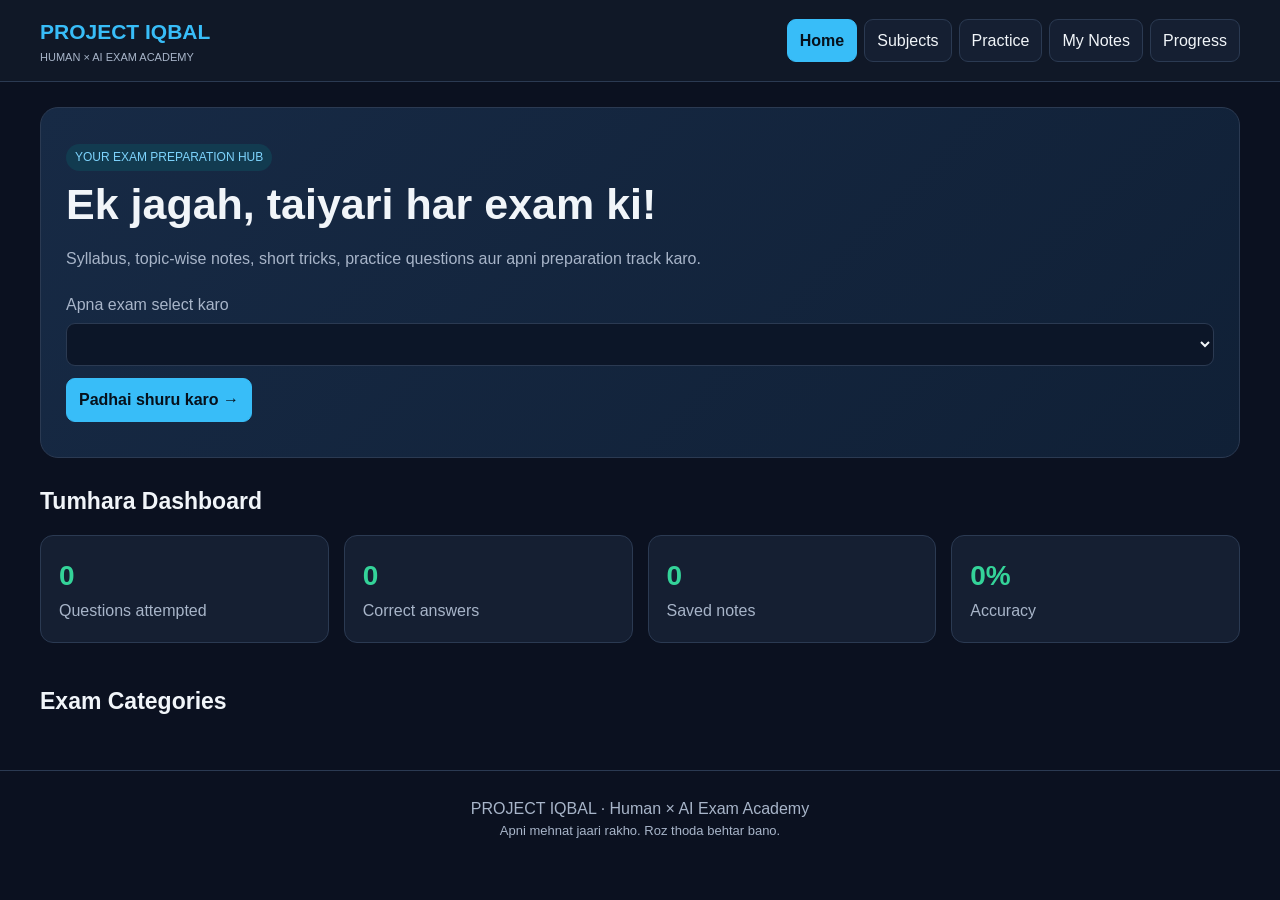
==== commit 22d363ce: "Update index.html" ====
--- a/index.html
+++ b/index.html
@@ -3,277 +3,733 @@
 <head>
 <meta charset="UTF-8">
 <meta name="viewport" content="width=device-width, initial-scale=1.0">
-<meta name="theme-color" content="#071426">
+<meta name="theme-color" content="#0b1120">
+
 <title>PROJECT IQBAL | Human × AI Exam Academy</title>
+
 <style>
-:root{
-  --bg:#071426;--panel:#101f35;--panel2:#162943;--line:#263c59;
-  --text:#f1f5ff;--muted:#a9bad1;--gold:#f6c453;--blue:#60a5fa;
-  --green:#48d597;--red:#ff7272;--radius:18px
-}
-*{box-sizing:border-box}
-body{margin:0;background:var(--bg);color:var(--text);font-family:system-ui,-apple-system,Arial,sans-serif}
-button,input,select,textarea{font:inherit}
-button{cursor:pointer}
-header{position:sticky;top:0;z-index:10;background:#071426f5;border-bottom:1px solid var(--line);backdrop-filter:blur(12px)}
-.top{max-width:1200px;margin:auto;padding:14px 16px;display:flex;align-items:center;justify-content:space-between;gap:12px}
-.brand{font-weight:900;font-size:17px;letter-spacing:.4px}
-.brand span{color:var(--gold)}
-.brand small{display:block;font-size:10px;color:var(--muted);font-weight:500;letter-spacing:1.2px}
-.menu{display:flex;gap:7px;overflow-x:auto;padding:0 12px 12px;max-width:1200px;margin:auto;scrollbar-width:thin}
-.navbtn,.btn{border:1px solid var(--line);border-radius:11px;background:var(--panel);color:var(--text);padding:10px 13px;white-space:nowrap}
-.navbtn.active,.btn.primary{background:var(--gold);border-color:var(--gold);color:#172033;font-weight:800}
-.btn.secondary{background:var(--panel2)}
-.btn:disabled{opacity:.45;cursor:not-allowed}
-main{max-width:1200px;margin:auto;padding:22px 15px 70px}
-.hero{padding:27px 22px;border:1px solid #344967;border-radius:24px;background:radial-gradient(circle at 85% 10%,#234a72 0,transparent 38%),linear-gradient(135deg,#142b47,#0c192d);margin-bottom:18px}
-.eyebrow{color:var(--gold);font-size:12px;font-weight:800;letter-spacing:1.6px}
-h1{font-size:clamp(27px,5vw,43px);line-height:1.14;margin:12px 0}
-h2{font-size:23px;margin:0 0 14px}
-h3{margin:0 0 9px}
-p{line-height:1.65}
-.muted{color:var(--muted)}
-.gold{color:var(--gold)}
-.grid{display:grid;grid-template-columns:repeat(3,minmax(0,1fr));gap:13px}
-.two{display:grid;grid-template-columns:repeat(2,minmax(0,1fr));gap:13px}
-.card{background:var(--panel);border:1px solid var(--line);border-radius:var(--radius);padding:17px;min-width:0}
-.card p{margin:7px 0;color:var(--muted)}
-.stat{font-size:27px;font-weight:900;color:var(--gold)}
-.section{margin-top:25px}
-.row{display:flex;gap:9px;flex-wrap:wrap;align-items:center}
-.row>*{flex:0 0 auto}
-input,select,textarea{background:#08172a;color:var(--text);border:1px solid var(--line);border-radius:10px;padding:11px;max-width:100%}
-.search{width:100%;margin-bottom:13px}
-select{max-width:100%}
-.topic-list{display:flex;gap:8px;flex-wrap:wrap;margin:12px 0}
-.chip{padding:8px 11px;border:1px solid var(--line);border-radius:30px;background:var(--panel2);color:var(--text)}
-.chip.active{background:var(--gold);color:#172033;border-color:var(--gold);font-weight:800}
-.lesson{border-left:3px solid var(--gold);padding:10px 13px;background:#0b1a2e;border-radius:0 12px 12px 0;margin:12px 0}
-.mnemonic{border:1px dashed #617c9f;padding:12px;border-radius:12px;margin-top:10px}
-.option{display:block;width:100%;text-align:left;padding:13px;border-radius:12px;border:1px solid var(--line);background:var(--panel2);color:var(--text);margin:9px 0}
-.option:hover{border-color:var(--gold)}
-.option.correct{border-color:var(--green);background:#123a31}
-.option.wrong{border-color:var(--red);background:#3b202b}
-.feedback{padding:13px;border-radius:12px;margin-top:12px;background:#0b1a2e;border:1px solid var(--line);line-height:1.6}
-.progress{height:8px;background:#24364d;border-radius:20px;overflow:hidden;margin:12px 0}
-.progress div{height:100%;background:var(--green);width:0;transition:width .2s}
-.badge{display:inline-block;border:1px solid var(--line);padding:5px 8px;border-radius:8px;color:var(--muted);font-size:12px;margin:3px}
-hr{border:0;border-top:1px solid var(--line);margin:18px 0}
-.small{font-size:12px}
-footer{border-top:1px solid var(--line);padding:24px;text-align:center;color:var(--muted);font-size:12px}
-.hidden{display:none!important}
-.notice{padding:13px;background:#302a19;border:1px solid #675329;border-radius:12px;color:#ffe4a1;line-height:1.6}
-.success{color:var(--green)}.danger{color:var(--red)}
-a{color:var(--blue)}
-@media(max-width:760px){.grid{grid-template-columns:repeat(2,minmax(0,1fr))}.two{grid-template-columns:1fr}.hero{padding:21px 16px}.card{padding:14px}.top{padding:12px}}
-@media(max-width:430px){.grid{grid-template-columns:1fr}.brand{font-size:15px}.navbtn{padding:9px 11px;font-size:13px}main{padding-top:15px}}
+:root {
+  --bg: #0b1120;
+  --panel: #151f32;
+  --panel2: #1c2940;
+  --text: #f1f5f9;
+  --muted: #a8b5c9;
+  --primary: #38bdf8;
+  --green: #34d399;
+  --border: #2b3a52;
+  --danger: #fb7185;
+}
+
+* {
+  box-sizing: border-box;
+  margin: 0;
+  padding: 0;
+}
+
+body {
+  background: var(--bg);
+  color: var(--text);
+  font-family: Arial, sans-serif;
+  line-height: 1.6;
+}
+
+button, input, select, textarea {
+  font: inherit;
+}
+
+button {
+  cursor: pointer;
+}
+
+header {
+  position: sticky;
+  top: 0;
+  z-index: 10;
+  background: #101827;
+  border-bottom: 1px solid var(--border);
+  padding: 15px;
+}
+
+.header-inner {
+  max-width: 1200px;
+  margin: auto;
+  display: flex;
+  justify-content: space-between;
+  align-items: center;
+  gap: 12px;
+  flex-wrap: wrap;
+}
+
+.logo {
+  font-size: 21px;
+  font-weight: 900;
+  color: var(--primary);
+}
+
+.logo small {
+  display: block;
+  color: var(--muted);
+  font-size: 11px;
+  font-weight: normal;
+}
+
+nav {
+  display: flex;
+  gap: 7px;
+  flex-wrap: wrap;
+}
+
+nav button, .btn {
+  border: 1px solid var(--border);
+  border-radius: 9px;
+  padding: 8px 12px;
+  background: var(--panel);
+  color: var(--text);
+}
+
+nav button.active,
+.btn.primary {
+  background: var(--primary);
+  color: #06111c;
+  border-color: var(--primary);
+  font-weight: bold;
+}
+
+.container {
+  width: min(1200px, 94%);
+  margin: 25px auto;
+}
+
+.hero {
+  padding: 35px 25px;
+  border: 1px solid var(--border);
+  border-radius: 18px;
+  background: linear-gradient(135deg, #172a45, #102036);
+  margin-bottom: 25px;
+}
+
+.hero h1 {
+  font-size: clamp(27px, 5vw, 43px);
+  line-height: 1.2;
+  margin-bottom: 15px;
+}
+
+.hero p {
+  color: var(--muted);
+  max-width: 700px;
+  margin-bottom: 20px;
+}
+
+.grid {
+  display: grid;
+  grid-template-columns: repeat(auto-fit, minmax(220px, 1fr));
+  gap: 15px;
+}
+
+.card {
+  background: var(--panel);
+  border: 1px solid var(--border);
+  border-radius: 13px;
+  padding: 18px;
+  margin-bottom: 15px;
+}
+
+.card h3 {
+  margin-bottom: 8px;
+}
+
+.muted {
+  color: var(--muted);
+}
+
+.small {
+  font-size: 13px;
+}
+
+.section-title {
+  margin: 25px 0 15px;
+  font-size: 23px;
+}
+
+input, select, textarea {
+  background: #0c1628;
+  color: var(--text);
+  border: 1px solid var(--border);
+  padding: 11px;
+  border-radius: 9px;
+  width: 100%;
+  margin: 6px 0 12px;
+}
+
+label {
+  display: block;
+  margin-top: 8px;
+  color: var(--muted);
+}
+
+button:hover, .btn:hover {
+  filter: brightness(1.15);
+}
+
+.subject-btn, .topic-btn {
+  width: 100%;
+  text-align: left;
+  margin: 5px 0;
+  padding: 12px;
+  border-radius: 9px;
+  background: var(--panel2);
+  color: var(--text);
+  border: 1px solid var(--border);
+}
+
+.subject-btn:hover, .topic-btn:hover {
+  border-color: var(--primary);
+}
+
+.topic-btn.selected {
+  border-color: var(--green);
+}
+
+.badge {
+  display: inline-block;
+  background: #123b50;
+  color: #7dd3fc;
+  padding: 4px 9px;
+  border-radius: 20px;
+  font-size: 12px;
+  margin-bottom: 8px;
+}
+
+.stat {
+  font-size: 28px;
+  font-weight: bold;
+  color: var(--green);
+}
+
+.option {
+  display: block;
+  width: 100%;
+  text-align: left;
+  padding: 12px;
+  margin: 8px 0;
+  background: var(--panel2);
+  color: var(--text);
+  border: 1px solid var(--border);
+  border-radius: 9px;
+}
+
+.option.correct {
+  border-color: var(--green);
+  background: #10372f;
+}
+
+.option.wrong {
+  border-color: var(--danger);
+  background: #401d2a;
+}
+
+.answer-box {
+  margin-top: 12px;
+  padding: 12px;
+  border-radius: 9px;
+  background: #102d2b;
+  border: 1px solid #236b58;
+}
+
+.hidden {
+  display: none !important;
+}
+
+.progress-track {
+  height: 10px;
+  border-radius: 20px;
+  background: #273449;
+  overflow: hidden;
+  margin: 10px 0;
+}
+
+.progress-fill {
+  height: 100%;
+  background: var(--green);
+  width: 0%;
+  transition: width .3s;
+}
+
+footer {
+  border-top: 1px solid var(--border);
+  text-align: center;
+  padding: 25px;
+  color: var(--muted);
+  margin-top: 35px;
+}
+
+@media(max-width:600px) {
+  .hero { padding: 25px 18px; }
+  .logo { font-size: 18px; }
+  nav { width: 100%; }
+  nav button { flex: 1; }
+}
 </style>
 </head>
+
 <body>
+
 <header>
-  <div class="top">
-    <div class="brand">PROJECT <span>IQBAL</span><small>HUMAN × AI EXAM ACADEMY</small></div>
-    <span class="badge">LEARN • PRACTICE • IMPROVE</span>
+  <div class="header-inner">
+    <div class="logo">
+      PROJECT IQBAL
+      <small>HUMAN × AI EXAM ACADEMY</small>
+    </div>
+
+    <nav>
+      <button class="active" data-page="home">Home</button>
+      <button data-page="study">Subjects</button>
+      <button data-page="practice">Practice</button>
+      <button data-page="notes">My Notes</button>
+      <button data-page="progress">Progress</button>
+    </nav>
   </div>
-  <nav class="menu" id="navigation"></nav>
 </header>
 
-<main id="app"></main>
+<main class="container">
+
+  <!-- HOME -->
+  <section id="home" class="page">
+    <div class="hero">
+      <span class="badge">YOUR EXAM PREPARATION HUB</span>
+      <h1>Ek jagah, taiyari har exam ki!</h1>
+      <p>
+        Syllabus, topic-wise notes, short tricks, practice questions
+        aur apni preparation track karo.
+      </p>
+
+      <label for="examSelect">Apna exam select karo</label>
+      <select id="examSelect"></select>
+
+      <button class="btn primary" id="startStudy">
+        Padhai shuru karo →
+      </button>
+    </div>
+
+    <h2 class="section-title">Tumhara Dashboard</h2>
+
+    <div class="grid">
+      <div class="card">
+        <div class="stat" id="statAnswered">0</div>
+        <div class="muted">Questions attempted</div>
+      </div>
+
+      <div class="card">
+        <div class="stat" id="statCorrect">0</div>
+        <div class="muted">Correct answers</div>
+      </div>
+
+      <div class="card">
+        <div class="stat" id="statNotes">0</div>
+        <div class="muted">Saved notes</div>
+      </div>
+
+      <div class="card">
+        <div class="stat" id="statAccuracy">0%</div>
+        <div class="muted">Accuracy</div>
+      </div>
+    </div>
+
+    <h2 class="section-title">Exam Categories</h2>
+    <div id="examCards" class="grid"></div>
+  </section>
+
+  <!-- SUBJECTS -->
+  <section id="study" class="page hidden">
+    <h1>Subjects & Syllabus</h1>
+    <p class="muted">Exam aur subject select karke topics kholo.</p>
+
+    <label for="studyExam">Exam</label>
+    <select id="studyExam"></select>
+
+    <label for="subjectSearch">Subject search</label>
+    <input id="subjectSearch" placeholder="Jaise Maths, History, Polity...">
+
+    <div class="grid">
+      <div class="card">
+        <h3>Subjects</h3>
+        <div id="subjectList"></div>
+      </div>
+
+      <div class="card">
+        <h3 id="topicHeading">Topic select karo</h3>
+        <div id="topicList"></div>
+        <div id="topicContent" class="hidden"></div>
+      </div>
+    </div>
+  </section>
+
+  <!-- PRACTICE -->
+  <section id="practice" class="page hidden">
+    <h1>Practice Zone</h1>
+    <p class="muted">
+      Topic-wise questions solve karo aur apna score dekho.
+    </p>
+
+    <label for="practiceExam">Exam</label>
+    <select id="practiceExam"></select>
+
+    <label for="practiceSubject">Subject</label>
+    <select id="practiceSubject"></select>
+
+    <label for="practiceTopic">Topic</label>
+    <select id="practiceTopic"></select>
+
+    <button class="btn primary" id="beginQuiz">Practice shuru karo</button>
+
+    <div id="quizArea" class="card hidden">
+      <div class="badge" id="quizCount"></div>
+      <h3 id="questionText"></h3>
+      <div id="options"></div>
+      <div id="explanation"></div>
+
+      <button class="btn primary hidden" id="nextQuestion">
+        Agla question →
+      </button>
+
+      <div id="quizResult"></div>
+    </div>
+  </section>
+
+  <!-- NOTES -->
+  <section id="notes" class="page hidden">
+    <h1>My Notes</h1>
+    <p class="muted">Apne important notes save karo.</p>
+
+    <div class="card">
+      <label for="noteTitle">Note ka title</label>
+      <input id="noteTitle" placeholder="Jaise: Constitution ke important articles">
+
+      <label for="noteText">Note likho</label>
+      <textarea id="noteText" rows="6" placeholder="Apne notes yahan likho..."></textarea>
+
+      <button class="btn primary" id="saveNote">Note save karo</button>
+    </div>
+
+    <div id="notesList"></div>
+  </section>
+
+  <!-- PROGRESS -->
+  <section id="progress" class="page hidden">
+    <h1>My Progress</h1>
+    <div class="card">
+      <h3>Overall accuracy</h3>
+      <div class="progress-track">
+        <div class="progress-fill" id="accuracyBar"></div>
+      </div>
+      <p id="accuracyText" class="muted">0% accuracy</p>
+    </div>
+
+    <div class="card">
+      <h3>Preparation summary</h3>
+      <p id="progressSummary"></p>
+    </div>
+
+    <div class="card">
+      <h3>Backup</h3>
+      <p class="muted small">
+        Apne notes aur progress ka backup download kar sakte ho.
+      </p>
+      <button class="btn primary" id="exportData">Backup download</button>
+      <label for="importFile">Backup restore karo</label>
+      <input type="file" id="importFile" accept=".json">
+    </div>
+  </section>
+
+</main>
 
 <footer>
-  PROJECT IQBAL · Learn from basics, practise topic-wise, revise your mistakes.<br>
-  अभ्यास प्रश्नों को आधिकारिक PYQ तभी मानें जब उनका मूल स्रोत सत्यापित हो।
+  PROJECT IQBAL · Human × AI Exam Academy
+  <p class="small">Apni mehnat jaari rakho. Roz thoda behtar bano.</p>
 </footer>
 
 <script>
 "use strict";
 
-/* =========================================================
-   PROJECT IQBAL
-   Single-file learning app.
-   Practice questions are labelled practice, not official PYQs.
-   Add verified question banks through the Import section.
-========================================================= */
+/*
+  WEBSITE DATA
+  Abhi basic sample content diya gaya hai.
+  Agli data files mein hum topic-wise detailed notes aur
+  verified/source-labelled PYQs add kar sakte hain.
+*/
 
 const EXAMS = [
- "SSC CGL","SSC CHSL","SSC MTS","SSC GD","SSC CPO",
- "UPSSSC PET","UP Police / UPSI","UPPSC / UPPCS",
- "Railway NTPC","Railway Group D","Banking","Other Exams"
+  "SSC CHSL",
+  "SSC CGL",
+  "SSC MTS",
+  "SSC GD",
+  "SSC CPO",
+  "UPSSSC PET",
+  "UP Police Constable",
+  "UP Police SI",
+  "Railway NTPC",
+  "Railway Group D",
+  "Railway ALP",
+  "IBPS Clerk",
+  "SBI Clerk",
+  "UPPSC PCS",
+  "CTET",
+  "NDA",
+  "CDS"
 ];
 
-const NAV = [
- ["home","🏠 Home"],["exams","🎯 Exams"],["tricks","⚡ Short Tricks"],
- ["practice","📝 Practice Sets"],["mock","⏱ Mock Test"],
- ["pyq","📚 PYQs"],["notes","📒 My Notes"],["progress","📈 Progress"]
-];
-
-const TOPICS = {
- "इतिहास":[
-  {title:"बौद्ध धर्म के चार सत्य",level:"Beginner",
-   explain:"बुद्ध के अनुसार जीवन में दुःख है, दुःख का कारण तृष्णा है, दुःख का निरोध संभव है और निरोध का मार्ग अष्टांगिक मार्ग है।",
-   trick:"याद रखो: दुःख → कारण → छुटकारा → रास्ता।",
-   example:"चार आर्य सत्य में चौथा सत्य अष्टांगिक मार्ग है।"},
-  {title:"बौद्ध धर्म का अष्टांगिक मार्ग",level:"Beginner",
-   explain:"सम्यक दृष्टि, संकल्प, वाणी, कर्म, आजीविका, प्रयास, स्मृति और समाधि।",
-   trick:"8 चीजें याद करो: दृष्टि-संकल्प-वाणी-कर्म, आजीविका-प्रयास-स्मृति-समाधि। पहले चार, फिर चार।",
-   example:"बुद्ध का अष्टांगिक मार्ग मध्यम मार्ग की शिक्षा से जुड़ा है।"},
-  {title:"जैन धर्म के त्रिरत्न",level:"Beginner",
-   explain:"सम्यक दर्शन, सम्यक ज्ञान और सम्यक चरित्र जैन धर्म के तीन रत्न हैं।",
-   trick:"द-ज्ञा-च: दर्शन, ज्ञान, चरित्र।",
-   example:"जैन धर्म के त्रिरत्नों में सम्यक चरित्र शामिल है।"},
-  {title:"मौर्य वंश",level:"Beginner",
-   explain:"चंद्रगुप्त मौर्य ने मौर्य साम्राज्य की स्थापना की। बिंदुसार उनके उत्तराधिकारी और अशोक प्रमुख मौर्य शासक थे।",
-   trick:"क्रम: चंद्रगुप्त → बिंदुसार → अशोक। नामों का क्रम ही याद रखो।",
-   example:"कलिंग युद्ध के बाद अशोक के जीवन में बड़ा परिवर्तन आया।"},
-  {title:"मुगल शासकों का क्रम",level:"Beginner",
-   explain:"मुख्य क्रम: बाबर, हुमायूँ, अकबर, जहाँगीर, शाहजहाँ, औरंगज़ेब।",
-   trick:"बा-हु-अ-ज-शा-औ: हर नाम का पहला हिस्सा बोलकर दोहराओ।",
-   example:"अकबर, हुमायूँ का पुत्र था।"},
-  {title:"1857 का विद्रोह",level:"Beginner",
-   explain:"विद्रोह के प्रमुख केंद्रों में मेरठ, दिल्ली, कानपुर, लखनऊ और झाँसी शामिल थे। अलग-अलग केंद्रों पर अलग नेतृत्व था।",
-   trick:"केंद्रों का अभ्यास नक्शे पर करो: मेरठ-दिल्ली, कानपुर-लखनऊ, झाँसी।",
-   example:"लखनऊ में बेगम हजरत महल ने नेतृत्व किया।"}
- ],
- "भूगोल":[
-  {title:"भारत की प्रमुख पर्वत श्रेणियाँ",level:"Beginner",
-   explain:"हिमालय उत्तर में स्थित प्रमुख नवीन वलित पर्वत तंत्र है। अरावली भारत की प्राचीन पर्वत श्रेणियों में गिनी जाती है।",
-   trick:"अरावली = प्राचीन; हिमालय = नवीन वलित पर्वत। इस अंतर को बार-बार दोहराओ।",
-   example:"हिमालय भारत के उत्तरी भाग में फैला है।"},
-  {title:"भारत की प्रमुख नदियाँ",level:"Beginner",
-   explain:"गंगा, यमुना, ब्रह्मपुत्र, गोदावरी, कृष्णा, कावेरी, नर्मदा और ताप्ती महत्त्वपूर्ण नदियाँ हैं।",
-   trick:"नदी को केवल नाम से नहीं, उद्गम + बहाव + मुहाना से याद करो।",
-   example:"नर्मदा पश्चिम की ओर बहने वाली प्रमुख नदी है।"},
-  {title:"कर्क रेखा से जुड़े राज्य",level:"Beginner",
-   explain:"कर्क रेखा भारत के आठ राज्यों से गुजरती है: गुजरात, राजस्थान, मध्य प्रदेश, छत्तीसगढ़, झारखंड, पश्चिम बंगाल, त्रिपुरा और मिजोरम।",
-   trick:"पश्चिम से पूर्व की ओर नक्शे पर आठों राज्य क्रम से ढूँढो; नक्शा याद करने का सबसे आसान तरीका यही है।",
-   example:"कर्क रेखा मध्य प्रदेश से गुजरती है।"},
-  {title:"मिट्टियों के प्रकार",level:"Beginner",
-   explain:"भारत में जलोढ़, काली, लाल-पीली, लैटराइट, मरुस्थलीय और पर्वतीय मिट्टियाँ प्रमुख हैं।",
-   trick:"मिट्टी को क्षेत्र व उपयोग के साथ जोड़ो: काली—कपास; जलोढ़—मैदानी कृषि।",
-   example:"काली मिट्टी कपास की खेती के लिए अनुकूल मानी जाती है।"},
-  {title:"वायुमंडल की परतें",level:"Beginner",
-   explain:"क्षोभमंडल, समतापमंडल, मध्यमंडल, तापमंडल और बहिर्मंडल प्रमुख परतें हैं।",
-   trick:"क्षो-स-म-ता-बहि: नामों को ऊपर से नीचे या नीचे से ऊपर एक ही क्रम में बोलकर याद करो।",
-   example:"अधिकांश मौसमी घटनाएँ क्षोभमंडल में होती हैं।"}
- ],
- "राजव्यवस्था":[
-  {title:"मौलिक अधिकार",level:"Beginner",
-   explain:"भारतीय संविधान के भाग III में अनुच्छेद 12 से 35 तक मौलिक अधिकारों का वर्णन है। वर्तमान में छह व्यापक श्रेणियाँ हैं।",
-   trick:"भाग III = अधिकार। अनुच्छेद 14 समानता और अनुच्छेद 21 जीवन व व्यक्तिगत स्वतंत्रता से संबंधित है।",
-   example:"अनुच्छेद 21 जीवन और व्यक्तिगत स्वतंत्रता के संरक्षण से संबंधित है।"},
-  {title:"मौलिक कर्तव्य",level:"Beginner",
-   explain:"मौलिक कर्तव्य संविधान के भाग IVA, अनुच्छेद 51A में दिए गए हैं। वर्तमान में 11 मौलिक कर्तव्य हैं।",
-   trick:"अधिकार = भाग III; कर्तव्य = भाग IVA। दोनों को अलग-अलग जोड़ी की तरह याद करो।",
-   example:"मौलिक कर्तव्य अनुच्छेद 51A में हैं।"},
-  {title:"राष्ट्रपति और प्रधानमंत्री",level:"Beginner",
-   explain:"राष्ट्रपति संघ का संवैधानिक प्रमुख है। प्रधानमंत्री मंत्रिपरिषद का प्रमुख और सरकार के कामकाज का नेतृत्व करता है।",
-   trick:"राष्ट्रपति = संवैधानिक प्रमुख; प्रधानमंत्री = मंत्रिपरिषद का प्रमुख।",
-   example:"प्रधानमंत्री की नियुक्ति राष्ट्रपति करता है।"},
-  {title:"संसद",level:"Beginner",
-   explain:"भारतीय संसद में राष्ट्रपति, राज्यसभा और लोकसभा शामिल हैं।",
-   trick:"संसद = राष्ट्रपति + दो सदन।",
-   example:"लोकसभा को संसद का निम्न सदन कहा जाता है।"},
-  {title:"संविधान संशोधन",level:"Beginner",
-   explain:"संविधान संशोधन की मुख्य प्रक्रिया अनुच्छेद 368 में दी गई है। संशोधनों के लिए अलग-अलग प्रकार के बहुमत लागू हो सकते हैं।",
-   trick:"अनुच्छेद 368 को संविधान संशोधन के साथ जोड़कर याद करो।",
-   example:"संविधान संशोधन प्रक्रिया अनुच्छेद 368 से जुड़ी है।"}
- ],
- "अर्थव्यवस्था":[
-  {title:"GDP का अर्थ",level:"Beginner",
-   explain:"GDP एक निश्चित अवधि में देश की भौगोलिक सीमा के भीतर उत्पादित अंतिम वस्तुओं और सेवाओं के कुल मौद्रिक मूल्य को मापती है।",
-   trick:"GDP = देश की सीमा के भीतर उत्पादन। नागरिक की राष्ट्रीयता नहीं, उत्पादन की जगह याद रखो।",
-   example:"भारत की सीमा के भीतर उत्पादित अंतिम सेवाएँ भारत की GDP में गिनी जाती हैं।"},
-  {title:"RBI की भूमिका",level:"Beginner",
-   explain:"भारतीय रिजर्व बैंक देश का केंद्रीय बैंक है। यह मौद्रिक नीति, मुद्रा जारी करने और बैंकिंग व्यवस्था से जुड़े महत्त्वपूर्ण कार्य करता है।",
-   trick:"RBI = Central Bank; SBI जैसे वाणिज्यिक बैंक अलग श्रेणी हैं।",
-   example:"RBI मौद्रिक नीति से जुड़ा प्रमुख संस्थान है।"},
-  {title:"महँगाई",level:"Beginner",
-   explain:"सामान्य मूल्य स्तर में लगातार वृद्धि को महँगाई कहा जाता है। इससे मुद्रा की क्रय शक्ति घट सकती है।",
-   trick:"महँगाई बढ़े → उसी पैसे से सामान्यतः कम सामान।",
-   example:"वस्तुओं के सामान्य मूल्य स्तर में वृद्धि महँगाई है।"}
- ],
- "विज्ञान":[
-  {title:"कोशिका के अंगक",level:"Beginner",
-   explain:"केंद्रक आनुवंशिक जानकारी रखता है; माइटोकॉन्ड्रिया ऊर्जा उत्पादन में महत्त्वपूर्ण है; राइबोसोम प्रोटीन संश्लेषण करते हैं।",
-   trick:"माइटोकॉन्ड्रिया = ऊर्जा; राइबोसोम = प्रोटीन; केंद्रक = DNA की मुख्य जानकारी।",
-   example:"माइटोकॉन्ड्रिया को कोशिका का ऊर्जा-गृह कहा जाता है।"},
-  {title:"विटामिन और कमी",level:"Beginner",
-   explain:"विटामिन A की कमी से रतौंधी, B1 की कमी से बेरी-बेरी, C की कमी से स्कर्वी और D की कमी से बच्चों में रिकेट्स हो सकता है।",
-   trick:"A—आँखें; B1—बेरी-बेरी; C—स्कर्वी; D—हड्डियाँ।",
-   example:"विटामिन C की कमी स्कर्वी से जुड़ी है।"},
-  {title:"बल और गति",level:"Beginner",
-   explain:"न्यूटन का पहला नियम जड़त्व, दूसरा नियम बल-संवेग परिवर्तन और तीसरा नियम क्रिया-प्रतिक्रिया से संबंधित है।",
-   trick:"पहला = जड़त्व; दूसरा = F = ma (विशेष परिस्थितियों में); तीसरा = क्रिया-प्रतिक्रिया।",
-   example:"चलती बस के अचानक रुकने पर यात्री आगे की ओर झुक सकता है।"},
-  {title:"अम्ल और क्षार",level:"Beginner",
-   explain:"सामान्य जलीय विलयन में pH 7 से कम अम्लीय, 7 उदासीन और 7 से अधिक क्षारीय होता है।",
-   trick:"7 से नीचे Acid, 7 Neutral, 7 से ऊपर Base।",
-   example:"शुद्ध पानी लगभग उदासीन होता है।"},
-  {title:"ध्वनि",level:"Beginner",
-   explain:"ध्वनि को फैलने के लिए माध्यम चाहिए; निर्वात में ध्वनि नहीं फैलती। आवृत्ति की इकाई हर्ट्ज है।",
-   trick:"आवृत्ति = Hertz (Hz); ध्वनि = माध्यम जरूरी।",
-   example:"ध्वनि निर्वात में यात्रा नहीं कर सकती।"},
-  {title:"मानव रक्त",level:"Beginner",
-   explain:"लाल रक्त कोशिकाएँ ऑक्सीजन परिवहन में, श्वेत रक्त कोशिकाएँ प्रतिरक्षा में और प्लेटलेट्स रक्त का थक्का बनाने में सहायता करते हैं।",
-   trick:"RBC = Oxygen; WBC = रक्षा; Platelets = थक्का।",
-   example:"प्लेटलेट्स रक्तस्राव रोकने की प्रक्रिया में मदद करते हैं।"}
- ],
- "पर्यावरण":[
-  {title:"ग्रीनहाउस गैसें",level:"Beginner",
-   explain:"कार्बन डाइऑक्साइड, मीथेन, नाइट्रस ऑक्साइड और जलवाष्प प्रमुख ग्रीनहाउस गैसों में हैं।",
-   trick:"CO₂ और CH₄ को विशेष रूप से याद करो; साथ में N₂O और जलवाष्प भी पढ़ो।",
-   example:"मीथेन एक ग्रीनहाउस गैस है।"},
-  {title:"खाद्य शृंखला",level:"Beginner",
-   explain:"उत्पादक सामान्यतः पौधे होते हैं; उपभोक्ता अन्य जीवों से भोजन प्राप्त करते हैं और अपघटक मृत पदार्थों का विघटन करते हैं।",
-   trick:"पौधा बनाता है → उपभोक्ता खाता है → अपघटक विघटन करता है।",
-   example:"हरे पौधे पारिस्थितिकी तंत्र में उत्पादक हैं।"}
- ],
- "Static GK":[
-  {title:"भारत के राष्ट्रीय प्रतीक",level:"Beginner",
-   explain:"भारत का राष्ट्रीय पशु बाघ, राष्ट्रीय पक्षी भारतीय मोर और राष्ट्रीय जलीय जीव गंगा नदी डॉल्फिन है।",
-   trick:"पशु—बाघ; पक्षी—मोर; जलीय जीव—गंगा डॉल्फिन।",
-   example:"भारत का राष्ट्रीय पक्षी भारतीय मोर है।"},
-  {title:"खेल और ट्रॉफियाँ",level:"Beginner",
-   explain:"विभिन्न खेलों से जुड़ी ट्रॉफियों के नाम प्रतियोगी परीक्षाओं में पूछे जाते हैं। नाम के साथ संबंधित खेल भी याद करें।",
-   trick:"एक बार में पाँच जोड़े पढ़ो: ट्रॉफी → खेल; फिर बिना देखे उल्टे क्रम में पूछो।",
-   example:"Thomas Cup बैडमिंटन की पुरुष टीम प्रतियोगिता से जुड़ा है।"}
- ],
- "उत्तर प्रदेश GK":[
-  {title:"उत्तर प्रदेश की प्रशासनिक राजधानी",level:"Beginner",
-   explain:"लखनऊ उत्तर प्रदेश की राजधानी है। परीक्षा में राजधानी, उच्च न्यायालय, प्रमुख नदियों, राष्ट्रीय उद्यानों और ऐतिहासिक स्थलों को अलग-अलग पढ़ें।",
-   trick:"UP GK को पाँच फाइलों में बाँटो: प्रशासन, भूगोल, इतिहास, संस्कृति, अर्थव्यवस्था।",
-   example:"उत्तर प्रदेश की राजधानी लखनऊ है।"},
-  {title:"उत्तर प्रदेश की प्रमुख नदियाँ",level:"Beginner",
-   explain:"गंगा, यमुना, गोमती, घाघरा और राप्ती उत्तर प्रदेश से संबंधित प्रमुख नदियों में शामिल हैं।",
-   trick:"हर नदी के साथ एक प्रमुख शहर या क्षेत्र जोड़कर याद करो।",
-   example:"गोमती नदी लखनऊ से होकर बहती है।"}
- ]
+const SUBJECTS = {
+  "Mathematics": {
+    "Number System": {
+      notes: "Natural numbers: 1, 2, 3... Whole numbers mein 0 bhi hota hai. Integers mein negative aur positive poornank hote hain. Rational numbers ko p/q ke roop mein likh sakte hain, jahan q ≠ 0.",
+      trick: "Divisibility rules yaad rakho: 2 ke liye last digit even; 3 ke liye digits ka sum 3 se divisible; 5 ke liye last digit 0 ya 5.",
+      formula: "Dividend = Divisor × Quotient + Remainder"
+    },
+    "Percentage": {
+      notes: "Percentage ka matlab prati 100 hota hai. Kisi sankhya ka x% nikalne ke liye sankhya ko x/100 se multiply karo.",
+      trick: "10% = 1/10, 20% = 1/5, 25% = 1/4, 50% = 1/2, 75% = 3/4.",
+      formula: "Percentage = (Part / Whole) × 100"
+    },
+    "Profit and Loss": {
+      notes: "CP ka matlab Cost Price aur SP ka matlab Selling Price. SP > CP ho toh profit, SP < CP ho toh loss.",
+      trick: "Profit ya loss percentage hamesha CP par calculate hota hai, jab tak question mein kuch aur na diya ho.",
+      formula: "Profit% = Profit/CP × 100; Loss% = Loss/CP × 100"
+    },
+    "Ratio and Proportion": {
+      notes: "Ratio do quantities ki tulna hai. 2:3 ka matlab pehli quantity 2 parts aur doosri 3 parts.",
+      trick: "Agar total parts pata hain, toh ek part = total quantity / total parts.",
+      formula: "a:b = a/b"
+    },
+    "Average": {
+      notes: "Average sabhi observations ke sum ko observations ki sankhya se divide karne par milta hai.",
+      trick: "Total = Average × Number of observations.",
+      formula: "Average = Sum / Count"
+    },
+    "Simple Interest": {
+      notes: "Simple interest mein interest sirf original principal par calculate hota hai.",
+      trick: "Time years mein ho toh direct formula use karo. Months diye hon toh months/12 years banao.",
+      formula: "SI = (P × R × T) / 100"
+    },
+    "Time and Work": {
+      notes: "Agar koi vyakti kaam x din mein karta hai, toh ek din ka kaam 1/x hoga.",
+      trick: "Saath mein kaam karte waqt individual one-day work add karo.",
+      formula: "Combined work rate = 1/x + 1/y"
+    },
+    "Speed, Time and Distance": {
+      notes: "Speed batati hai ki ek unit time mein kitni distance cover hoti hai.",
+      trick: "km/h ko m/s mein badalne ke liye 5/18 se multiply karo; m/s ko km/h mein badalne ke liye 18/5 se.",
+      formula: "Speed = Distance/Time"
+    },
+    "Algebra": {
+      notes: "Algebra mein variables aur constants ka use hota hai. Like terms mein same variables aur same powers hote hain.",
+      trick: "(a+b)² = a²+2ab+b² aur (a-b)² = a²-2ab+b² ko yaad rakho.",
+      formula: "a²-b² = (a-b)(a+b)"
+    },
+    "Geometry": {
+      notes: "Triangle ke teen interior angles ka sum 180° hota hai. Straight line par angles ka sum 180° hota hai.",
+      trick: "Triangle ke questions mein angle sum aur exterior angle property check karo.",
+      formula: "Triangle angle sum = 180°"
+    }
+  },
+
+  "Reasoning": {
+    "Number Series": {
+      notes: "Number series mein numbers ke beech ka pattern identify karna hota hai.",
+      trick: "Pehle consecutive numbers ka difference dekho; phir difference ka difference check karo.",
+      formula: "Koi ek universal formula nahi; pattern identify karna main step hai."
+    },
+    "Analogy": {
+      notes: "Analogy mein pehle pair ka relation samajhkar doosre pair mein wahi relation apply karte hain.",
+      trick: "Relation ko ek sentence mein bolo, jaise 'doctor treats patient'."
+    },
+    "Coding-Decoding": {
+      notes: "Letters ko kisi rule ke mutabik change kiya jata hai. Alphabet positions A=1 se Z=26 tak hoti hain.",
+      trick: "Forward/backward letter shifts aur reverse alphabet dono check karo."
+    },
+    "Blood Relations": {
+      notes: "Family relationships ko generation aur gender ke hisaab se map karo.",
+      trick: "Question ko diagram ya family tree mein convert karo."
+    },
+    "Direction Sense": {
+      notes: "North ko upar, South ko neeche, East ko right aur West ko left maan kar diagram banao.",
+      trick: "Har turn ke baad current facing direction update karo."
+    },
+    "Syllogism": {
+      notes: "Statements aur conclusions ke logical relations ko check kiya jata hai.",
+      trick: "Conclusion ko true maan kar nahi, statements se logically follow karta hai ya nahi, ye dekho."
+    }
+  },
+
+  "History": {
+    "Ancient India": {
+      notes: "Ancient India mein Indus Valley Civilization, Vedic period, Buddhism, Jainism aur Maurya-Gupta empires important topics hain.",
+      trick: "Revision ke liye timeline banao aur har period ke rulers, texts aur achievements alag likho."
+    },
+    "Medieval India": {
+      notes: "Delhi Sultanate, Mughal Empire, Bhakti movement aur Sufi movement important topics hain.",
+      trick: "Dynasties ko order mein yaad karo aur har ruler ka ek major contribution likho."
+    },
+    "Modern India": {
+      notes: "British expansion, Revolt of 1857, social reform movements aur national movement important areas hain.",
+      trick: "Events ko year-wise timeline mein revise karo."
+    }
+  },
+
+  "Indian Polity": {
+    "Constitution Basics": {
+      notes: "Bharatiya Samvidhan Constituent Assembly ne banaya. Constitution 26 November 1949 ko adopt hua aur 26 January 1950 ko lagu hua.",
+      trick: "26 Nov = Adoption; 26 Jan = Enforcement.",
+      formula: "Article numbers ko topic ke saath revise karo."
+    },
+    "Fundamental Rights": {
+      notes: "Fundamental Rights Constitution ke Part III mein Articles 12–35 ke beech hain.",
+      trick: "Rights ko groups mein padho: Equality, Freedom, Exploitation ke against, Religion, Cultural-Educational aur Constitutional Remedies."
+    },
+    "Parliament": {
+      notes: "Indian Parliament mein President aur do Houses—Lok Sabha aur Rajya Sabha—shamil hain.",
+      trick: "Lok Sabha ko directly elected House aur Rajya Sabha ko Council of States ke roop mein yaad rakho."
+    }
+  },
+
+  "Geography": {
+    "Indian Geography": {
+      notes: "India ki physical geography mein Himalayas, Northern Plains, Peninsular Plateau, coastal plains aur islands shamil hain.",
+      trick: "Map practice se rivers, mountain ranges aur states revise karo."
+    },
+    "Climate": {
+      notes: "India ki climate par monsoon winds, relief, latitude aur distance from sea ka asar hota hai.",
+      trick: "Southwest monsoon ki Arabian Sea aur Bay of Bengal branches alag se map par dekho."
+    }
+  },
+
+  "Economics": {
+    "Basic Economics": {
+      notes: "Economics resources, production, distribution aur consumption ka study hai.",
+      trick: "GDP, inflation, repo rate aur fiscal deficit ko definition + example ke saath padho."
+    }
+  },
+
+  "General Science": {
+    "Physics Basics": {
+      notes: "Motion, force, work, energy, electricity, light aur sound important exam topics hain.",
+      trick: "Har formula ke saath SI unit aur ek numerical example bhi revise karo."
+    },
+    "Biology Basics": {
+      notes: "Cell, human body systems, nutrition, diseases aur plants ke basic concepts important hain.",
+      trick: "Organs ko unke functions ke saath pair karke yaad karo."
+    },
+    "Chemistry Basics": {
+      notes: "Elements, compounds, mixtures, acids, bases, salts aur everyday chemistry revise karo.",
+      trick: "Common substances ke chemical names aur formulas ki list banao."
+    }
+  },
+
+  "Hindi": {
+    "व्याकरण": {
+      notes: "संज्ञा, सर्वनाम, विशेषण, क्रिया, काल, संधि, समास, उपसर्ग, प्रत्यय और वाक्य-शुद्धि प्रमुख विषय हैं।",
+      trick: "हर नियम के साथ दो सही और दो गलत उदाहरण लिखकर अभ्यास करो।"
+    }
+  },
+
+  "English": {
+    "Grammar": {
+      notes: "Parts of speech, tenses, subject-verb agreement, articles, prepositions, voice aur narration important topics hain.",
+      trick: "Har grammar rule ko examples aur error-spotting questions se practice karo."
+    }
+  }
 };
 
+/*
+  Ye starter practice questions hain, official PYQs nahi.
+  Verified previous-year questions ko source/year ke saath
+  alag question-bank files mein add kiya ja sakta hai.
+*/
+
 const QUESTIONS = [
- {id:"H1",topic:"इतिहास",q:"बौद्ध धर्म के चौथे आर्य सत्य का संबंध किससे है?",o:["अष्टांगिक मार्ग","त्रिरत्न","वेद","यज्ञ"],a:0,e:"चौथा आर्य सत्य दुःख निरोधगामिनी प्रतिपदा अर्थात अष्टांगिक मार्ग है।"},
- {id:"H2",topic:"इतिहास",q:"जैन धर्म के त्रिरत्नों में कौन शामिल है?",o:["यज्ञ","सम्यक ज्ञान","अष्टांगिक मार्ग","चार वेद"],a:1,e:"जैन धर्म के त्रिरत्न हैं—सम्यक दर्शन, सम्यक ज्ञान और सम्यक चरित्र।"},
- {id:"H3",topic:"इतिहास",q:"मौर्य वंश का संस्थापक कौन था?",o:["अशोक","बिंदुसार","चंद्रगुप्त मौर्य","समुद्रगुप्त"],a:2,e:"चंद्रगुप्त मौर्य ने मौर्य साम्राज्य की स्थापना की।"},
- {id:"H4",topic:"इतिहास",q:"कलिंग युद्ध किस शासक से संबंधित है?",o:["अकबर","अशोक","हर्षवर्धन","कनिष्क"],a:1,e:"कलिंग युद्ध मौर्य सम्राट अशोक से संबंधित है।"},
- {id:"H5",topic:"इतिहास",q:"मुगल वंश का संस्थापक कौन था?",o:["अकबर","बाबर","हुमायूँ","शाहजहाँ"],a:1,e:"बाबर ने 1526 में पानीपत के प्रथम युद्ध के बाद भारत में मुगल सत्ता स्थापित की।"},
- {id:"G1",topic:"भूगोल",q:"काली मिट्टी किस फसल के लिए विशेष रूप से उपयुक्त मानी जाती है?",o:["चाय","कपास","जूट","केसर"],a:1,e:"काली मिट्टी कपास की खेती के लिए उपयुक्त मानी जाती है।"},
- {id:"G2",topic:"भूगोल",q:"भारत में अधिकांश मौसमी घटनाएँ वायुमंडल की किस परत में होती हैं?",o:["क्षोभमंडल","मध्यमंडल","बहिर्मंडल","तापमंडल"],a:0,e:"मौसम की अधिकांश घटनाएँ क्षोभमंडल में होती हैं।"},
- {id:"G3",topic:"भूगोल",q:"नर्मदा नदी सामान्यतः किस दिशा में बहती है?",o:["पूर्व","पश्चिम","उत्तर","उत्तर-पूर्व"],a:1,e:"नर्मदा पश्चिम की ओर बहकर अरब सागर में गिरती है।"},
- {id:"G4",topic:"भूगोल",q:"हिमालय किस प्रकार के पर्वतों का उदाहरण है?",o:["अवशिष्ट","ज्वालामुखीय","नवीन वलित","ब्लॉक"],a:2,e:"हिमालय नवीन वलित पर्वत तंत्र का उदाहरण है।"},
- {id:"P1",topic:"राजव्यवस्था",q:"मौलिक अधिकार संविधान के किस भाग में हैं?",o:["भाग II","भाग III","भाग IV","भाग IVA"],a:1,e:"मौलिक अधिकार भाग III में दिए गए हैं।"},
- {id:"P2",topic:"राजव्यवस्था",q:"मौलिक कर्तव्यों का उल्लेख किस अनुच्छेद में है?",o:["अनुच्छेद 14","अनुच्छेद 21","अनुच्छेद 51A","अनुच्छेद 368"],a:2,e:"मौलिक कर्तव्य अनुच्छेद 51A में हैं।"},
- {id:"P3",topic:"राजव्यवस्था",q:"संविधान संशोधन की मुख्य प्रक्रिया किस अनुच्छेद में दी गई है?",o:["32","110","280","368"],a:3,e:"अनुच्छेद 368 संविधान संशोधन की प्रक्रिया से संबंधित है।"},
- {id:"P4",topic:"राजव्यवस्था",q:"भारतीय संसद में कौन शामिल हैं?",o:["केवल लोकसभा","केवल दोनों सदन","राष्ट्रपति और लोकसभा","राष्ट्रपति, राज्यसभा और लोकसभा"],a:3,e:"संविधान के अनुसार संसद में राष्ट्रपति और दोनों सदन शामिल हैं।"},
- {id:"E1",topic:"अर्थव्यवस्था",q:"GDP मुख्यतः क्या मापती है?",o:["केवल निर्यात","देश की सीमा में अंतिम वस्तुओं और सेवाओं का उत्पादन मूल्य","केवल सरकारी खर्च","केवल कृषि उत्पादन"],a:1,e:"GDP एक अवधि में देश की भौगोलिक सीमा के भीतर उत्पादित अंतिम वस्तुओं और सेवाओं के मूल्य को मापती है।"},
- {id:"E2",topic:"अर्थव्यवस्था",q:"भारत का केंद्रीय बैंक कौन है?",o:["SBI","NABARD","RBI","SEBI"],a:2,e:"भारतीय रिजर्व बैंक भारत का केंद्रीय बैंक है।"},
- {id:"E3",topic:"अर्थव्यवस्था",q:"सामान्य मूल्य स्तर में लगातार वृद्धि क्या कहलाती है?",o:["मंदी","महँगाई","अवमूल्यन","बचत"],a:1,e:"सामान्य मूल्य स्तर में लगातार वृद्धि महँगाई कहलाती है।"},
- {id:"S1",topic:"विज्ञान",q:"कोशिका का ऊर्जा-गृह किसे कहा जाता है?",o:["राइबोसोम","केंद्रक","माइटोकॉन्ड्रिया","गॉल्जी तंत्र"],a:2,e:"माइटोकॉन्ड्रिया कोशिका की ऊर्जा आवश्यकताओं में महत्त्वपूर्ण भूमिका निभाता है।"},
- {id:"S2",topic:"विज्ञान",q:"विटामिन C की कमी से कौन-सा रोग हो सकता है?",o:["स्कर्वी","रिकेट्स","बेरी-बेरी","रतौंधी"],a:0,e:"विटामिन C की कमी स्कर्वी से जुड़ी है।"},
- {id:"S3",topic:"विज्ञान",q:"आवृत्ति की SI इकाई क्या है?",o:["न्यूटन","जूल","हर्ट्ज","वाट"],a:2,e:"आवृत्ति की इकाई हर्ट्ज (Hz) है।"},
- {id:"S4",topic:"विज्ञान",q:"निर्वात में ध्वनि के बारे में कौन-सा कथन सही है?",o:["बहुत तेज चलती है","नहीं फैलती","प्रकाश बन जाती है","हमेशा धीमी हो जाती है"],a:1,e:"ध्वनि को फैलने के लिए भौतिक माध्यम चाहिए।"},
- {id:"S5",topic:"विज्ञान",q:"रक्त का थक्का बनाने में कौन सहायता करता है?",o:["प्लेटलेट्स","लाल रक्त कोशिकाएँ","न्यूरॉन","अल्वियोली"],a:0,e:"प्लेटलेट्स रक्त के थक्के बनने की प्रक्रिया में सहायता करते हैं।"},
- {id:"S6",topic:"विज्ञान",q:"सामान्य जलीय विलयन में pH 7 किस प्रकृति को दर्शाता है?",o:["अम्लीय","उदासीन","क्षारीय","केवल विषैला"],a:1,e:"सामान्य परिस्थितियों में pH 7 उदासीन विलयन को दर्शाता है।"},
- {id:"ENV1",topic:"पर्यावरण",q:"इनमें से कौन-सी ग्रीनहाउस गैस है?",o:["मीथेन","हीलियम","नियॉन","आर्गन"],a:0,e:"मीथेन एक प्रमुख ग्रीनहाउस गैस है।"},
- {id:"ENV2",topic:"पर्यावरण",q:"पारिस्थितिकी तंत्र में उत्पादक सामान्यतः कौन होते हैं?",o:["हरे पौधे","मांसाहारी","केवल अपघटक","केवल परजीवी"],a:0,e:"हरे पौधे प्रकाश संश्लेषण के माध्यम से भोजन बनाते हैं।"},
- {id:"GK1",topic:"Static GK",q:"भारत का राष्ट्रीय पक्षी कौन है?",o:["तोता","भारतीय मोर","हंस","गरुड़"],a:1,e:"भारत का राष्ट्रीय पक्षी भारतीय मोर है।"},
- {id:"GK2",topic:"Static GK",
+  {
+    subject: "Mathematics",
+    topic: "Percentage",
+    q: "200 ka 25% kitna hoga?",
+    options: ["25", "40", "50", "75"],
+    answer: 2,
+    explanation: "200 × 25/100 = 50."
+  },
+  {
+    subject: "Mathematics",
+    topic: "Average",
+    q: "4, 6 aur 8 ka average kya hai?",
+    options: ["5", "6", "7", "8"],
+    answer: 1,
+    explanation: "(4 + 6 + 8) / 3 = 6."
+  },
+  {
+    subject: "Mathematics",
+    topic: "Profit and Loss",
+    q: "CP ₹100 aur SP ₹120 hai. Profit kitna hai?",
+    options: ["₹10", "₹15", "₹20", "₹25"],
+    answer: 2,
+    explanation: "Profit = SP − CP = ₹20."
+  },
+  {
+    subject: "Mathematics",
+    topic: "Simple Interest",
+    q: "₹1000 par 10% yearly rate se 1 year ka SI kitna hai?",
+    options: ["₹10", "₹50", "₹100", "₹200"],
+    answer: 2,
+    explanation: "SI = 1000 × 10 × 1 / 100 = ₹100."
+  },
+  {
+    subject: "Mathematics",
+    topic: "Speed, Time and Distance",
+    q: "60 km distance 2 hours mein cover ho, speed kya hai?",
+    options: ["20 km/h", "30 km/h", "40 km/h", "60 km/h"],
+    answer: 1,
+    explanation: "Speed = 60/2 = 30 km/h."
+  },
+  {
+    subject: "Reasoning",
+    topic: "Number Series",
+    q: "2, 4, 6, 8, ?",
+    options: ["9", "10", "11", "12"],
+    answer: 1,
+    explanation: "Har baar 2 add ho raha hai."
+  },
+  {
+    subject: "Reasoning",
+    topic: "Analogy",
+    q: "Bird : Fly :: Fish : ?",
+    options: ["Run", "Swim", "Walk", "Jump"],
+    answer: 1,
+    explanation: "Bird flies; fish swims."
+  },
+  {
+    subject: "Reasoning",
+    topic: "Coding-Decoding",
+    q: "Agar A=1, B=2, C=3, toh D ki position kya hai?",
+    options: ["2", "3", "4", "5"],
+    answer: 2,
+    explanation: "Alphabet mein D chautha letter hai."
+  },
+  {
+    subject: "History",
+    topic: "Modern India",
+    q: "Bharat Chhodo Andolan kis saal shuru hua?",
+    options: ["1930", "1942", "1947", "1919"],
+    answer: 1,
+    explanation: "Quit India Movement 1942 mein shuru hua."
+  },
+  {
+    subject: "Indian Polity",
+    topic: "Constitution Basics",
+    q: "Bharatiya Samvidhan kab lagu hua?",
+    options: ["15 August 1947", "26 January 1950", "26 November 1949", "2 October 1950"],
+    answer: 1,
+    explanation: "Constitution 26 January 1950 ko lagu hua."
+  },
+  {
+    subject: "Geography",
+    topic: "Indian Geography",
+    q: "India ke dakshin mein kaunsa ocean hai?",
+    options: ["Atlantic Ocean", "Arctic Ocean", "Indian Ocean", "Pacific Ocean"],
+    answer: 2,
+    explanatio
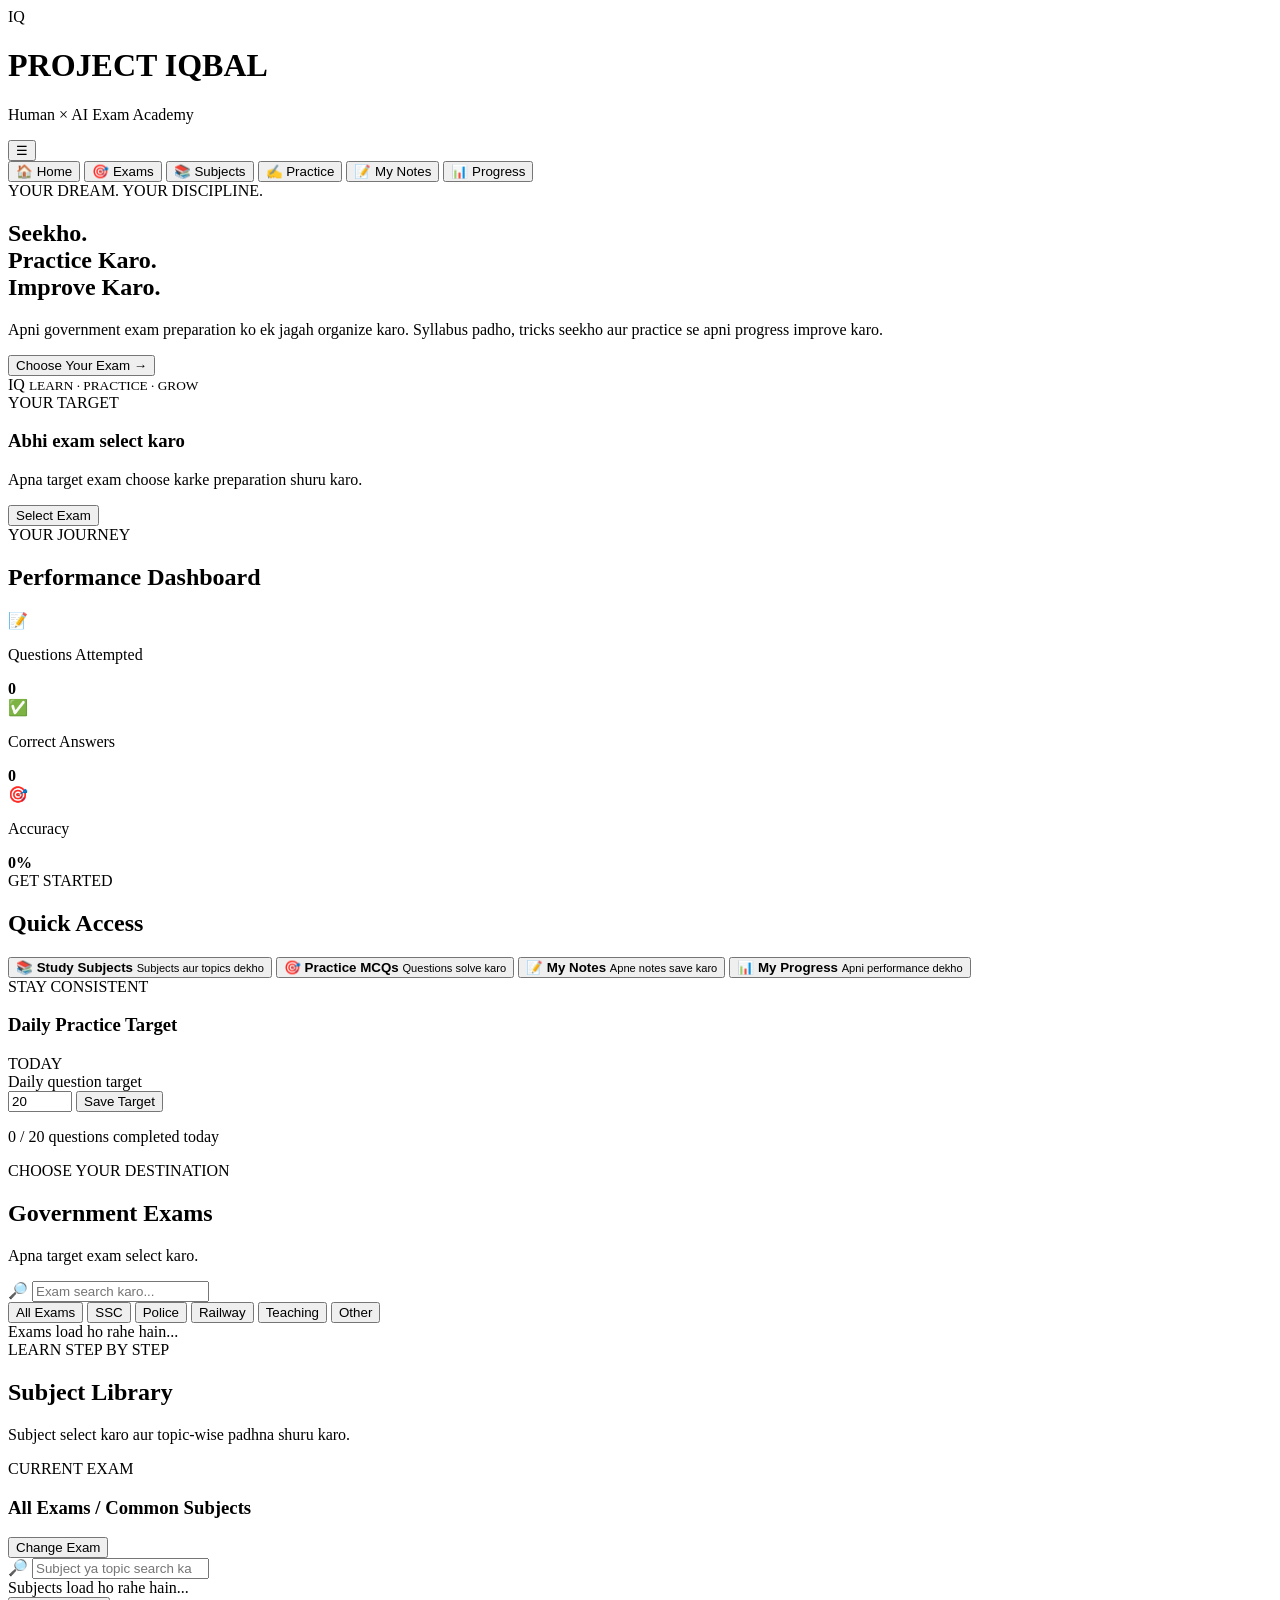
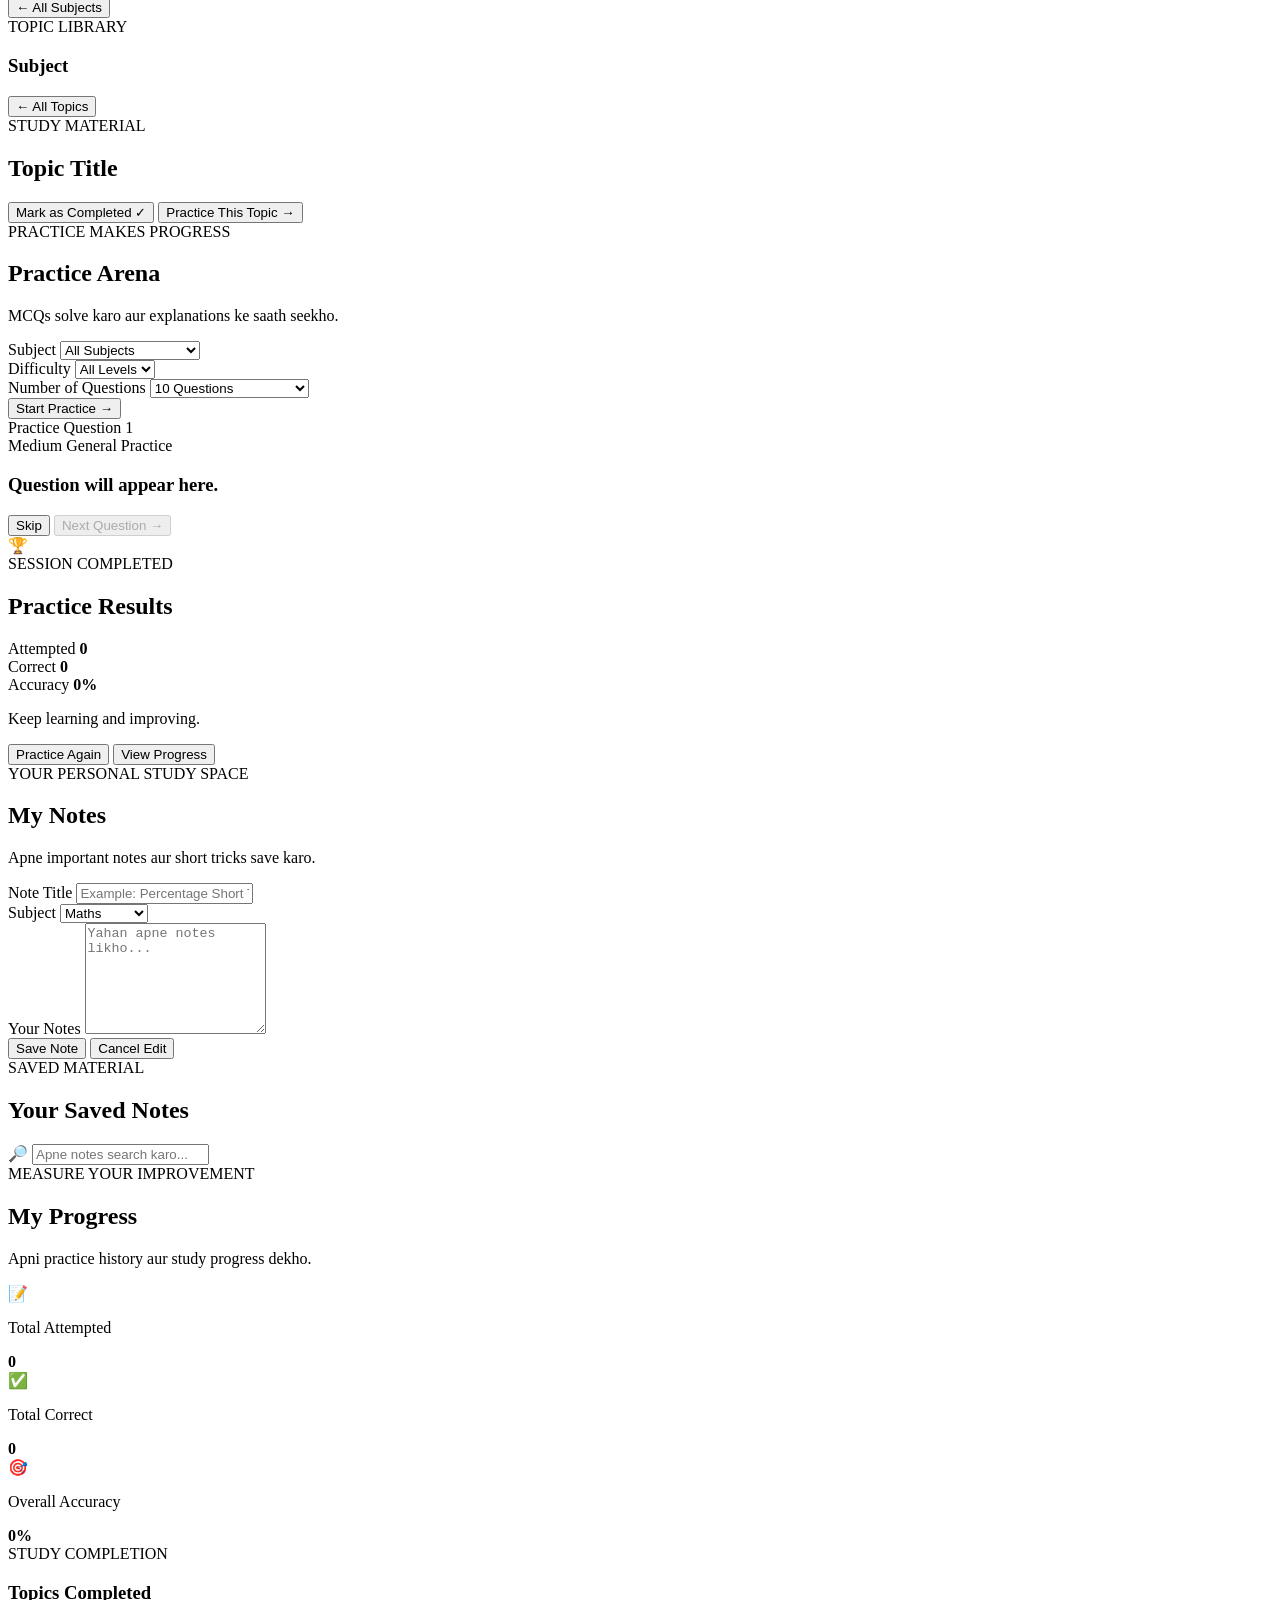
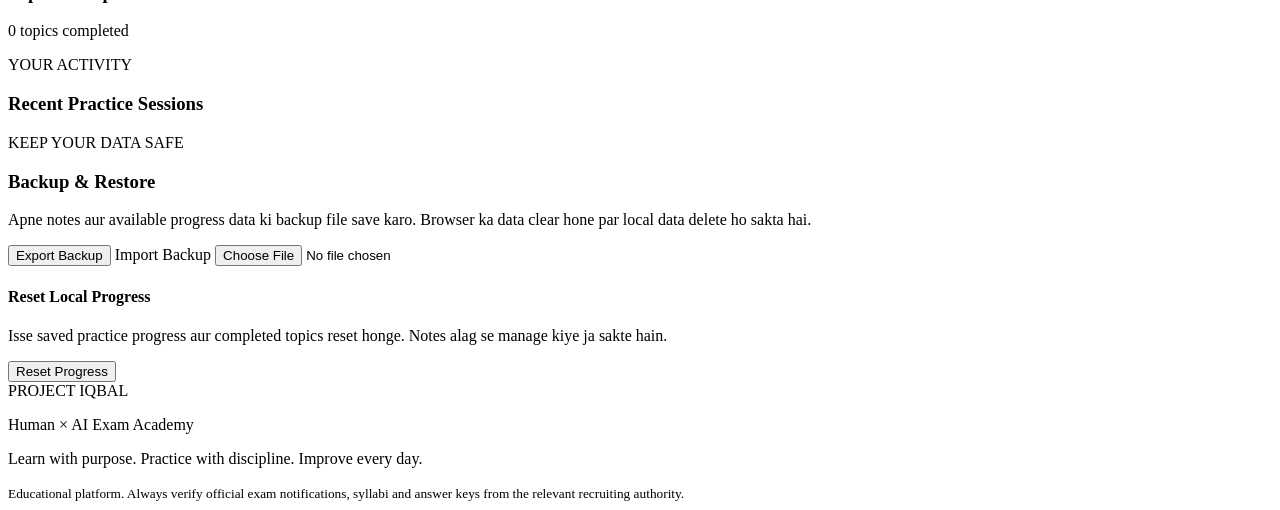
==== commit 382c25e1: "Rename Code.html to index.html" ====
--- a/index.html
+++ b/index.html
@@ -1,735 +1,685 @@
 <!DOCTYPE html>
 <html lang="hi">
 <head>
-<meta charset="UTF-8">
-<meta name="viewport" content="width=device-width, initial-scale=1.0">
-<meta name="theme-color" content="#0b1120">
-
-<title>PROJECT IQBAL | Human × AI Exam Academy</title>
-
-<style>
-:root {
-  --bg: #0b1120;
-  --panel: #151f32;
-  --panel2: #1c2940;
-  --text: #f1f5f9;
-  --muted: #a8b5c9;
-  --primary: #38bdf8;
-  --green: #34d399;
-  --border: #2b3a52;
-  --danger: #fb7185;
-}
-
-* {
-  box-sizing: border-box;
-  margin: 0;
-  padding: 0;
-}
-
-body {
-  background: var(--bg);
-  color: var(--text);
-  font-family: Arial, sans-serif;
-  line-height: 1.6;
-}
-
-button, input, select, textarea {
-  font: inherit;
-}
-
-button {
-  cursor: pointer;
-}
-
-header {
-  position: sticky;
-  top: 0;
-  z-index: 10;
-  background: #101827;
-  border-bottom: 1px solid var(--border);
-  padding: 15px;
-}
-
-.header-inner {
-  max-width: 1200px;
-  margin: auto;
-  display: flex;
-  justify-content: space-between;
-  align-items: center;
-  gap: 12px;
-  flex-wrap: wrap;
-}
-
-.logo {
-  font-size: 21px;
-  font-weight: 900;
-  color: var(--primary);
-}
-
-.logo small {
-  display: block;
-  color: var(--muted);
-  font-size: 11px;
-  font-weight: normal;
-}
-
-nav {
-  display: flex;
-  gap: 7px;
-  flex-wrap: wrap;
-}
-
-nav button, .btn {
-  border: 1px solid var(--border);
-  border-radius: 9px;
-  padding: 8px 12px;
-  background: var(--panel);
-  color: var(--text);
-}
-
-nav button.active,
-.btn.primary {
-  background: var(--primary);
-  color: #06111c;
-  border-color: var(--primary);
-  font-weight: bold;
-}
-
-.container {
-  width: min(1200px, 94%);
-  margin: 25px auto;
-}
-
-.hero {
-  padding: 35px 25px;
-  border: 1px solid var(--border);
-  border-radius: 18px;
-  background: linear-gradient(135deg, #172a45, #102036);
-  margin-bottom: 25px;
-}
-
-.hero h1 {
-  font-size: clamp(27px, 5vw, 43px);
-  line-height: 1.2;
-  margin-bottom: 15px;
-}
-
-.hero p {
-  color: var(--muted);
-  max-width: 700px;
-  margin-bottom: 20px;
-}
-
-.grid {
-  display: grid;
-  grid-template-columns: repeat(auto-fit, minmax(220px, 1fr));
-  gap: 15px;
-}
-
-.card {
-  background: var(--panel);
-  border: 1px solid var(--border);
-  border-radius: 13px;
-  padding: 18px;
-  margin-bottom: 15px;
-}
-
-.card h3 {
-  margin-bottom: 8px;
-}
-
-.muted {
-  color: var(--muted);
-}
-
-.small {
-  font-size: 13px;
-}
-
-.section-title {
-  margin: 25px 0 15px;
-  font-size: 23px;
-}
-
-input, select, textarea {
-  background: #0c1628;
-  color: var(--text);
-  border: 1px solid var(--border);
-  padding: 11px;
-  border-radius: 9px;
-  width: 100%;
-  margin: 6px 0 12px;
-}
-
-label {
-  display: block;
-  margin-top: 8px;
-  color: var(--muted);
-}
-
-button:hover, .btn:hover {
-  filter: brightness(1.15);
-}
-
-.subject-btn, .topic-btn {
-  width: 100%;
-  text-align: left;
-  margin: 5px 0;
-  padding: 12px;
-  border-radius: 9px;
-  background: var(--panel2);
-  color: var(--text);
-  border: 1px solid var(--border);
-}
-
-.subject-btn:hover, .topic-btn:hover {
-  border-color: var(--primary);
-}
-
-.topic-btn.selected {
-  border-color: var(--green);
-}
-
-.badge {
-  display: inline-block;
-  background: #123b50;
-  color: #7dd3fc;
-  padding: 4px 9px;
-  border-radius: 20px;
-  font-size: 12px;
-  margin-bottom: 8px;
-}
-
-.stat {
-  font-size: 28px;
-  font-weight: bold;
-  color: var(--green);
-}
-
-.option {
-  display: block;
-  width: 100%;
-  text-align: left;
-  padding: 12px;
-  margin: 8px 0;
-  background: var(--panel2);
-  color: var(--text);
-  border: 1px solid var(--border);
-  border-radius: 9px;
-}
-
-.option.correct {
-  border-color: var(--green);
-  background: #10372f;
-}
-
-.option.wrong {
-  border-color: var(--danger);
-  background: #401d2a;
-}
-
-.answer-box {
-  margin-top: 12px;
-  padding: 12px;
-  border-radius: 9px;
-  background: #102d2b;
-  border: 1px solid #236b58;
-}
-
-.hidden {
-  display: none !important;
-}
-
-.progress-track {
-  height: 10px;
-  border-radius: 20px;
-  background: #273449;
-  overflow: hidden;
-  margin: 10px 0;
-}
-
-.progress-fill {
-  height: 100%;
-  background: var(--green);
-  width: 0%;
-  transition: width .3s;
-}
-
-footer {
-  border-top: 1px solid var(--border);
-  text-align: center;
-  padding: 25px;
-  color: var(--muted);
-  margin-top: 35px;
-}
-
-@media(max-width:600px) {
-  .hero { padding: 25px 18px; }
-  .logo { font-size: 18px; }
-  nav { width: 100%; }
-  nav button { flex: 1; }
-}
-</style>
+  <meta charset="UTF-8">
+  <meta name="viewport" content="width=device-width, initial-scale=1.0">
+  <meta name="theme-color" content="#101827">
+
+  <title>PROJECT IQBAL | Human × AI Exam Academy</title>
+
+  <meta name="description"
+    content="PROJECT IQBAL — Government exam preparation, syllabus, short tricks, PYQs and practice sets.">
+
+  <link rel="stylesheet" href="style.css">
 </head>
 
 <body>
 
-<header>
-  <div class="header-inner">
-    <div class="logo">
-      PROJECT IQBAL
-      <small>HUMAN × AI EXAM ACADEMY</small>
+  <!-- ========== HEADER ========== -->
+  <header class="topbar">
+    <div class="brand">
+      <div class="brand-logo">IQ</div>
+
+      <div class="brand-text">
+        <h1>PROJECT IQBAL</h1>
+        <p>Human × AI Exam Academy</p>
+      </div>
     </div>
 
-    <nav>
-      <button class="active" data-page="home">Home</button>
-      <button data-page="study">Subjects</button>
-      <button data-page="practice">Practice</button>
-      <button data-page="notes">My Notes</button>
-      <button data-page="progress">Progress</button>
-    </nav>
-  </div>
-</header>
-
-<main class="container">
-
-  <!-- HOME -->
-  <section id="home" class="page">
-    <div class="hero">
-      <span class="badge">YOUR EXAM PREPARATION HUB</span>
-      <h1>Ek jagah, taiyari har exam ki!</h1>
-      <p>
-        Syllabus, topic-wise notes, short tricks, practice questions
-        aur apni preparation track karo.
-      </p>
-
-      <label for="examSelect">Apna exam select karo</label>
-      <select id="examSelect"></select>
-
-      <button class="btn primary" id="startStudy">
-        Padhai shuru karo →
-      </button>
+    <button
+      type="button"
+      id="menuToggle"
+      class="menu-toggle"
+      aria-label="Open navigation"
+      aria-expanded="false">
+      ☰
+    </button>
+  </header>
+
+
+  <!-- ========== NAVIGATION ========== -->
+  <nav id="mainNav" class="navigation">
+    <button class="nav-btn active" data-page="home">🏠 Home</button>
+    <button class="nav-btn" data-page="exams">🎯 Exams</button>
+    <button class="nav-btn" data-page="subjects">📚 Subjects</button>
+    <button class="nav-btn" data-page="practice">✍️ Practice</button>
+    <button class="nav-btn" data-page="notes">📝 My Notes</button>
+    <button class="nav-btn" data-page="progress">📊 Progress</button>
+  </nav>
+
+
+  <!-- ========== MAIN CONTENT ========== -->
+  <main class="container">
+
+    <!-- HOME PAGE -->
+    <section id="page-home" class="page active">
+
+      <div class="hero">
+        <div class="hero-content">
+          <span class="eyebrow">YOUR DREAM. YOUR DISCIPLINE.</span>
+
+          <h2>
+            Seekho.<br>
+            Practice Karo.<br>
+            <span class="accent-text">Improve Karo.</span>
+          </h2>
+
+          <p>
+            Apni government exam preparation ko ek jagah organize karo.
+            Syllabus padho, tricks seekho aur practice se apni progress
+            improve karo.
+          </p>
+
+          <button class="primary-btn" data-page="exams">
+            Choose Your Exam →
+          </button>
+        </div>
+
+        <div class="hero-symbol" aria-hidden="true">
+          <div class="symbol-circle">
+            <span>IQ</span>
+            <small>LEARN · PRACTICE · GROW</small>
+          </div>
+        </div>
+      </div>
+
+
+      <!-- SELECTED EXAM -->
+      <div class="panel selected-exam-panel">
+        <div>
+          <span class="eyebrow">YOUR TARGET</span>
+          <h3 id="selectedExamName">Abhi exam select karo</h3>
+          <p id="selectedExamDescription">
+            Apna target exam choose karke preparation shuru karo.
+          </p>
+        </div>
+
+        <button class="secondary-btn" data-page="exams">
+          Select Exam
+        </button>
+      </div>
+
+
+      <!-- STATS -->
+      <div class="section-heading">
+        <div>
+          <span class="eyebrow">YOUR JOURNEY</span>
+          <h2>Performance Dashboard</h2>
+        </div>
+      </div>
+
+      <div class="stats-grid">
+
+        <article class="stat-card">
+          <span class="stat-icon">📝</span>
+          <p>Questions Attempted</p>
+          <strong id="homeAttempted">0</strong>
+        </article>
+
+        <article class="stat-card">
+          <span class="stat-icon">✅</span>
+          <p>Correct Answers</p>
+          <strong id="homeCorrect">0</strong>
+        </article>
+
+        <article class="stat-card">
+          <span class="stat-icon">🎯</span>
+          <p>Accuracy</p>
+          <strong id="homeAccuracy">0%</strong>
+        </article>
+
+      </div>
+
+
+      <!-- QUICK ACCESS -->
+      <div class="section-heading">
+        <div>
+          <span class="eyebrow">GET STARTED</span>
+          <h2>Quick Access</h2>
+        </div>
+      </div>
+
+      <div class="quick-grid">
+
+        <button class="quick-card" data-page="subjects">
+          <span>📚</span>
+          <strong>Study Subjects</strong>
+          <small>Subjects aur topics dekho</small>
+        </button>
+
+        <button class="quick-card" data-page="practice">
+          <span>🎯</span>
+          <strong>Practice MCQs</strong>
+          <small>Questions solve karo</small>
+        </button>
+
+        <button class="quick-card" data-page="notes">
+          <span>📝</span>
+          <strong>My Notes</strong>
+          <small>Apne notes save karo</small>
+        </button>
+
+        <button class="quick-card" data-page="progress">
+          <span>📊</span>
+          <strong>My Progress</strong>
+          <small>Apni performance dekho</small>
+        </button>
+
+      </div>
+
+
+      <!-- DAILY TARGET -->
+      <div class="panel daily-panel">
+        <div class="daily-heading">
+          <div>
+            <span class="eyebrow">STAY CONSISTENT</span>
+            <h3>Daily Practice Target</h3>
+          </div>
+
+          <span class="target-badge">TODAY</span>
+        </div>
+
+        <label for="dailyTarget">Daily question target</label>
+
+        <div class="target-controls">
+          <input
+            id="dailyTarget"
+            type="number"
+            min="1"
+            max="1000"
+            value="20"
+            inputmode="numeric">
+
+          <button id="saveTargetBtn" class="secondary-btn">
+            Save Target
+          </button>
+        </div>
+
+        <div class="progress-track">
+          <div id="dailyProgressBar" class="progress-fill"></div>
+        </div>
+
+        <p id="dailyProgressText">0 / 20 questions completed today</p>
+      </div>
+
+    </section>
+
+
+    <!-- EXAMS PAGE -->
+    <section id="page-exams" class="page">
+
+      <div class="page-heading">
+        <span class="eyebrow">CHOOSE YOUR DESTINATION</span>
+        <h2>Government Exams</h2>
+        <p>Apna target exam select karo.</p>
+      </div>
+
+      <div class="search-box">
+        <span>🔎</span>
+        <input
+          type="search"
+          id="examSearch"
+          placeholder="Exam search karo..."
+          autocomplete="off">
+      </div>
+
+      <div id="examCategories" class="filter-row">
+        <button class="filter-btn active" data-category="All">All Exams</button>
+        <button class="filter-btn" data-category="SSC">SSC</button>
+        <button class="filter-btn" data-category="Police">Police</button>
+        <button class="filter-btn" data-category="Railway">Railway</button>
+        <button class="filter-btn" data-category="Teaching">Teaching</button>
+        <button class="filter-btn" data-category="Other">Other</button>
+      </div>
+
+      <div id="examGrid" class="exam-grid">
+        <div class="loading-card">Exams load ho rahe hain...</div>
+      </div>
+
+    </section>
+
+
+    <!-- SUBJECTS PAGE -->
+    <section id="page-subjects" class="page">
+
+      <div class="page-heading">
+        <span class="eyebrow">LEARN STEP BY STEP</span>
+        <h2>Subject Library</h2>
+        <p>Subject select karo aur topic-wise padhna shuru karo.</p>
+      </div>
+
+      <div class="panel selected-exam-panel compact-panel">
+        <div>
+          <span class="eyebrow">CURRENT EXAM</span>
+          <h3 id="subjectsExamName">All Exams / Common Subjects</h3>
+        </div>
+
+        <button class="secondary-btn" data-page="exams">
+          Change Exam
+        </button>
+      </div>
+
+      <div class="search-box">
+        <span>🔎</span>
+        <input
+          type="search"
+          id="subjectSearch"
+          placeholder="Subject ya topic search karo..."
+          autocomplete="off">
+      </div>
+
+      <div id="subjectGrid" class="subject-grid">
+        <div class="loading-card">Subjects load ho rahe hain...</div>
+      </div>
+
+      <div id="topicArea" class="topic-area hidden">
+
+        <div class="topic-header">
+          <button id="backToSubjects" class="secondary-btn">
+            ← All Subjects
+          </button>
+
+          <div>
+            <span class="eyebrow">TOPIC LIBRARY</span>
+            <h3 id="currentSubjectTitle">Subject</h3>
+          </div>
+        </div>
+
+        <div id="topicList" class="topic-list"></div>
+
+      </div>
+
+      <article id="lessonArea" class="panel lesson-area hidden">
+
+        <button id="backToTopics" class="secondary-btn">
+          ← All Topics
+        </button>
+
+        <div class="lesson-content">
+          <span class="eyebrow">STUDY MATERIAL</span>
+          <h2 id="lessonTitle">Topic Title</h2>
+
+          <div id="lessonBody" class="lesson-body"></div>
+
+          <div class="lesson-actions">
+            <button id="markLessonBtn" class="primary-btn">
+              Mark as Completed ✓
+            </button>
+
+            <button id="practiceTopicBtn" class="secondary-btn">
+              Practice This Topic →
+            </button>
+          </div>
+        </div>
+
+      </article>
+
+    </section>
+
+
+    <!-- PRACTICE PAGE -->
+    <section id="page-practice" class="page">
+
+      <div class="page-heading">
+        <span class="eyebrow">PRACTICE MAKES PROGRESS</span>
+        <h2>Practice Arena</h2>
+        <p>MCQs solve karo aur explanations ke saath seekho.</p>
+      </div>
+
+      <div class="panel practice-settings">
+
+        <div class="form-group">
+          <label for="practiceSubject">Subject</label>
+
+          <select id="practiceSubject">
+            <option value="All">All Subjects</option>
+            <option value="Maths">Maths</option>
+            <option value="Reasoning">Reasoning</option>
+            <option value="Polity">Polity</option>
+            <option value="History">History</option>
+            <option value="Geography">Geography</option>
+            <option value="Science">Science</option>
+            <option value="Economy">Economy</option>
+            <option value="Hindi">Hindi</option>
+            <option value="English">English</option>
+            <option value="Computer">Computer</option>
+            <option value="GK">General Knowledge</option>
+          </select>
+        </div>
+
+        <div class="form-group">
+          <label for="practiceDifficulty">Difficulty</label>
+
+          <select id="practiceDifficulty">
+            <option value="All">All Levels</option>
+            <option value="Easy">Easy</option>
+            <option value="Medium">Medium</option>
+            <option value="Hard">Hard</option>
+          </select>
+        </div>
+
+        <div class="form-group">
+          <label for="practiceCount">Number of Questions</label>
+
+          <select id="practiceCount">
+            <option value="10">10 Questions</option>
+            <option value="20">20 Questions</option>
+            <option value="50">50 Questions</option>
+            <option value="All">All Available Questions</option>
+          </select>
+        </div>
+
+        <button id="startPracticeBtn" class="primary-btn full-width">
+          Start Practice →
+        </button>
+
+      </div>
+
+
+      <!-- QUIZ -->
+      <div id="quizArea" class="quiz-area hidden">
+
+        <div class="quiz-topline">
+          <span id="quizSubjectLabel">Practice</span>
+          <span id="quizQuestionCounter">Question 1</span>
+        </div>
+
+        <div class="progress-track">
+          <div id="quizProgressBar" class="progress-fill"></div>
+        </div>
+
+        <article class="panel question-card">
+
+          <div class="question-meta">
+            <span id="questionDifficulty" class="difficulty-badge">Medium</span>
+            <span id="questionExamLabel">General Practice</span>
+          </div>
+
+          <h3 id="questionText">Question will appear here.</h3>
+
+          <div id="questionOptions" class="options-list"></div>
+
+          <div id="answerFeedback" class="answer-feedback hidden"></div>
+
+          <div class="quiz-actions">
+            <button id="skipQuestionBtn" class="secondary-btn">
+              Skip
+            </button>
+
+            <button id="nextQuestionBtn" class="primary-btn" disabled>
+              Next Question →
+            </button>
+          </div>
+
+        </article>
+
+      </div>
+
+
+      <!-- RESULTS -->
+      <div id="quizResults" class="panel quiz-results hidden">
+
+        <div class="result-icon">🏆</div>
+
+        <span class="eyebrow">SESSION COMPLETED</span>
+
+        <h2>Practice Results</h2>
+
+        <div class="result-grid">
+
+          <div class="result-stat">
+            <span>Attempted</span>
+            <strong id="resultAttempted">0</strong>
+          </div>
+
+          <div class="result-stat">
+            <span>Correct</span>
+            <strong id="resultCorrect">0</strong>
+          </div>
+
+          <div class="result-stat">
+            <span>Accuracy</span>
+            <strong id="resultAccuracy">0%</strong>
+          </div>
+
+        </div>
+
+        <p id="resultMessage">Keep learning and improving.</p>
+
+        <button id="restartPracticeBtn" class="primary-btn">
+          Practice Again
+        </button>
+
+        <button class="secondary-btn" data-page="progress">
+          View Progress
+        </button>
+
+      </div>
+
+    </section>
+
+
+    <!-- NOTES PAGE -->
+    <section id="page-notes" class="page">
+
+      <div class="page-heading">
+        <span class="eyebrow">YOUR PERSONAL STUDY SPACE</span>
+        <h2>My Notes</h2>
+        <p>Apne important notes aur short tricks save karo.</p>
+      </div>
+
+      <form id="noteForm" class="panel note-form">
+
+        <input type="hidden" id="noteId">
+
+        <div class="form-group">
+          <label for="noteTitle">Note Title</label>
+
+          <input
+            type="text"
+            id="noteTitle"
+            placeholder="Example: Percentage Short Tricks"
+            maxlength="150"
+            required>
+        </div>
+
+        <div class="form-group">
+          <label for="noteSubject">Subject</label>
+
+          <select id="noteSubject">
+            <option value="Maths">Maths</option>
+            <option value="Reasoning">Reasoning</option>
+            <option value="History">History</option>
+            <option value="Geography">Geography</option>
+            <option value="Polity">Polity</option>
+            <option value="Science">Science</option>
+            <option value="Economy">Economy</option>
+            <option value="Hindi">Hindi</option>
+            <option value="English">English</option>
+            <option value="Other">Other</option>
+          </select>
+        </div>
+
+        <div class="form-group">
+          <label for="noteContent">Your Notes</label>
+
+          <textarea
+            id="noteContent"
+            rows="7"
+            placeholder="Yahan apne notes likho..."
+            maxlength="50000"
+            required></textarea>
+        </div>
+
+        <div class="button-row">
+          <button type="submit" id="saveNoteBtn" class="primary-btn">
+            Save Note
+          </button>
+
+          <button type="button" id="cancelEditBtn" class="secondary-btn hidden">
+            Cancel Edit
+          </button>
+        </div>
+
+      </form>
+
+
+      <div class="section-heading">
+        <div>
+          <span class="eyebrow">SAVED MATERIAL</span>
+          <h2>Your Saved Notes</h2>
+        </div>
+      </div>
+
+      <div class="search-box">
+        <span>🔎</span>
+        <input
+          type="search"
+          id="noteSearch"
+          placeholder="Apne notes search karo..."
+          autocomplete="off">
+      </div>
+
+      <div id="notesList" class="notes-grid"></div>
+
+    </section>
+
+
+    <!-- PROGRESS PAGE -->
+    <section id="page-progress" class="page">
+
+      <div class="page-heading">
+        <span class="eyebrow">MEASURE YOUR IMPROVEMENT</span>
+        <h2>My Progress</h2>
+        <p>Apni practice history aur study progress dekho.</p>
+      </div>
+
+      <div class="stats-grid">
+
+        <article class="stat-card">
+          <span class="stat-icon">📝</span>
+          <p>Total Attempted</p>
+          <strong id="progressAttempted">0</strong>
+        </article>
+
+        <article class="stat-card">
+          <span class="stat-icon">✅</span>
+          <p>Total Correct</p>
+          <strong id="progressCorrect">0</strong>
+        </article>
+
+        <article class="stat-card">
+          <span class="stat-icon">🎯</span>
+          <p>Overall Accuracy</p>
+          <strong id="progressAccuracy">0%</strong>
+        </article>
+
+      </div>
+
+
+      <div class="panel progress-panel">
+        <span class="eyebrow">STUDY COMPLETION</span>
+        <h3>Topics Completed</h3>
+
+        <div class="progress-track">
+          <div id="topicProgressBar" class="progress-fill"></div>
+        </div>
+
+        <p id="topicProgressText">0 topics completed</p>
+      </div>
+
+
+      <div class="panel history-panel">
+        <div class="section-heading">
+          <div>
+            <span class="eyebrow">YOUR ACTIVITY</span>
+            <h3>Recent Practice Sessions</h3>
+          </div>
+        </div>
+
+        <div id="practiceHistory"></div>
+      </div>
+
+
+      <div class="panel backup-panel">
+        <span class="eyebrow">KEEP YOUR DATA SAFE</span>
+        <h3>Backup & Restore</h3>
+
+        <p>
+          Apne notes aur available progress data ki backup file save karo.
+          Browser ka data clear hone par local data delete ho sakta hai.
+        </p>
+
+        <div class="button-row">
+          <button id="exportDataBtn" class="primary-btn">
+            Export Backup
+          </button>
+
+          <label for="importDataFile" class="secondary-btn file-label">
+            Import Backup
+          </label>
+
+          <input
+            type="file"
+            id="importDataFile"
+            accept=".json,application/json"
+            class="hidden">
+        </div>
+
+        <div class="danger-zone">
+          <h4>Reset Local Progress</h4>
+
+          <p>
+            Isse saved practice progress aur completed topics reset honge.
+            Notes alag se manage kiye ja sakte hain.
+          </p>
+
+          <button id="resetProgressBtn" class="danger-btn">
+            Reset Progress
+          </button>
+        </div>
+
+      </div>
+
+    </section>
+
+
+    <!-- NOTIFICATION -->
+    <div
+      id="toast"
+      class="toast"
+      role="status"
+      aria-live="polite">
     </div>
 
-    <h2 class="section-title">Tumhara Dashboard</h2>
-
-    <div class="grid">
-      <div class="card">
-        <div class="stat" id="statAnswered">0</div>
-        <div class="muted">Questions attempted</div>
-      </div>
-
-      <div class="card">
-        <div class="stat" id="statCorrect">0</div>
-        <div class="muted">Correct answers</div>
-      </div>
-
-      <div class="card">
-        <div class="stat" id="statNotes">0</div>
-        <div class="muted">Saved notes</div>
-      </div>
-
-      <div class="card">
-        <div class="stat" id="statAccuracy">0%</div>
-        <div class="muted">Accuracy</div>
-      </div>
-    </div>
-
-    <h2 class="section-title">Exam Categories</h2>
-    <div id="examCards" class="grid"></div>
-  </section>
-
-  <!-- SUBJECTS -->
-  <section id="study" class="page hidden">
-    <h1>Subjects & Syllabus</h1>
-    <p class="muted">Exam aur subject select karke topics kholo.</p>
-
-    <label for="studyExam">Exam</label>
-    <select id="studyExam"></select>
-
-    <label for="subjectSearch">Subject search</label>
-    <input id="subjectSearch" placeholder="Jaise Maths, History, Polity...">
-
-    <div class="grid">
-      <div class="card">
-        <h3>Subjects</h3>
-        <div id="subjectList"></div>
-      </div>
-
-      <div class="card">
-        <h3 id="topicHeading">Topic select karo</h3>
-        <div id="topicList"></div>
-        <div id="topicContent" class="hidden"></div>
-      </div>
-    </div>
-  </section>
-
-  <!-- PRACTICE -->
-  <section id="practice" class="page hidden">
-    <h1>Practice Zone</h1>
-    <p class="muted">
-      Topic-wise questions solve karo aur apna score dekho.
+  </main>
+
+
+  <!-- ========== FOOTER ========== -->
+  <footer class="footer">
+    <div class="footer-brand">PROJECT IQBAL</div>
+
+    <p>Human × AI Exam Academy</p>
+
+    <p class="footer-tagline">
+      Learn with purpose. Practice with discipline. Improve every day.
     </p>
 
-    <label for="practiceExam">Exam</label>
-    <select id="practiceExam"></select>
-
-    <label for="practiceSubject">Subject</label>
-    <select id="practiceSubject"></select>
-
-    <label for="practiceTopic">Topic</label>
-    <select id="practiceTopic"></select>
-
-    <button class="btn primary" id="beginQuiz">Practice shuru karo</button>
-
-    <div id="quizArea" class="card hidden">
-      <div class="badge" id="quizCount"></div>
-      <h3 id="questionText"></h3>
-      <div id="options"></div>
-      <div id="explanation"></div>
-
-      <button class="btn primary hidden" id="nextQuestion">
-        Agla question →
-      </button>
-
-      <div id="quizResult"></div>
-    </div>
-  </section>
-
-  <!-- NOTES -->
-  <section id="notes" class="page hidden">
-    <h1>My Notes</h1>
-    <p class="muted">Apne important notes save karo.</p>
-
-    <div class="card">
-      <label for="noteTitle">Note ka title</label>
-      <input id="noteTitle" placeholder="Jaise: Constitution ke important articles">
-
-      <label for="noteText">Note likho</label>
-      <textarea id="noteText" rows="6" placeholder="Apne notes yahan likho..."></textarea>
-
-      <button class="btn primary" id="saveNote">Note save karo</button>
-    </div>
-
-    <div id="notesList"></div>
-  </section>
-
-  <!-- PROGRESS -->
-  <section id="progress" class="page hidden">
-    <h1>My Progress</h1>
-    <div class="card">
-      <h3>Overall accuracy</h3>
-      <div class="progress-track">
-        <div class="progress-fill" id="accuracyBar"></div>
-      </div>
-      <p id="accuracyText" class="muted">0% accuracy</p>
-    </div>
-
-    <div class="card">
-      <h3>Preparation summary</h3>
-      <p id="progressSummary"></p>
-    </div>
-
-    <div class="card">
-      <h3>Backup</h3>
-      <p class="muted small">
-        Apne notes aur progress ka backup download kar sakte ho.
-      </p>
-      <button class="btn primary" id="exportData">Backup download</button>
-      <label for="importFile">Backup restore karo</label>
-      <input type="file" id="importFile" accept=".json">
-    </div>
-  </section>
-
-</main>
-
-<footer>
-  PROJECT IQBAL · Human × AI Exam Academy
-  <p class="small">Apni mehnat jaari rakho. Roz thoda behtar bano.</p>
-</footer>
-
-<script>
-"use strict";
-
-/*
-  WEBSITE DATA
-  Abhi basic sample content diya gaya hai.
-  Agli data files mein hum topic-wise detailed notes aur
-  verified/source-labelled PYQs add kar sakte hain.
-*/
-
-const EXAMS = [
-  "SSC CHSL",
-  "SSC CGL",
-  "SSC MTS",
-  "SSC GD",
-  "SSC CPO",
-  "UPSSSC PET",
-  "UP Police Constable",
-  "UP Police SI",
-  "Railway NTPC",
-  "Railway Group D",
-  "Railway ALP",
-  "IBPS Clerk",
-  "SBI Clerk",
-  "UPPSC PCS",
-  "CTET",
-  "NDA",
-  "CDS"
-];
-
-const SUBJECTS = {
-  "Mathematics": {
-    "Number System": {
-      notes: "Natural numbers: 1, 2, 3... Whole numbers mein 0 bhi hota hai. Integers mein negative aur positive poornank hote hain. Rational numbers ko p/q ke roop mein likh sakte hain, jahan q ≠ 0.",
-      trick: "Divisibility rules yaad rakho: 2 ke liye last digit even; 3 ke liye digits ka sum 3 se divisible; 5 ke liye last digit 0 ya 5.",
-      formula: "Dividend = Divisor × Quotient + Remainder"
-    },
-    "Percentage": {
-      notes: "Percentage ka matlab prati 100 hota hai. Kisi sankhya ka x% nikalne ke liye sankhya ko x/100 se multiply karo.",
-      trick: "10% = 1/10, 20% = 1/5, 25% = 1/4, 50% = 1/2, 75% = 3/4.",
-      formula: "Percentage = (Part / Whole) × 100"
-    },
-    "Profit and Loss": {
-      notes: "CP ka matlab Cost Price aur SP ka matlab Selling Price. SP > CP ho toh profit, SP < CP ho toh loss.",
-      trick: "Profit ya loss percentage hamesha CP par calculate hota hai, jab tak question mein kuch aur na diya ho.",
-      formula: "Profit% = Profit/CP × 100; Loss% = Loss/CP × 100"
-    },
-    "Ratio and Proportion": {
-      notes: "Ratio do quantities ki tulna hai. 2:3 ka matlab pehli quantity 2 parts aur doosri 3 parts.",
-      trick: "Agar total parts pata hain, toh ek part = total quantity / total parts.",
-      formula: "a:b = a/b"
-    },
-    "Average": {
-      notes: "Average sabhi observations ke sum ko observations ki sankhya se divide karne par milta hai.",
-      trick: "Total = Average × Number of observations.",
-      formula: "Average = Sum / Count"
-    },
-    "Simple Interest": {
-      notes: "Simple interest mein interest sirf original principal par calculate hota hai.",
-      trick: "Time years mein ho toh direct formula use karo. Months diye hon toh months/12 years banao.",
-      formula: "SI = (P × R × T) / 100"
-    },
-    "Time and Work": {
-      notes: "Agar koi vyakti kaam x din mein karta hai, toh ek din ka kaam 1/x hoga.",
-      trick: "Saath mein kaam karte waqt individual one-day work add karo.",
-      formula: "Combined work rate = 1/x + 1/y"
-    },
-    "Speed, Time and Distance": {
-      notes: "Speed batati hai ki ek unit time mein kitni distance cover hoti hai.",
-      trick: "km/h ko m/s mein badalne ke liye 5/18 se multiply karo; m/s ko km/h mein badalne ke liye 18/5 se.",
-      formula: "Speed = Distance/Time"
-    },
-    "Algebra": {
-      notes: "Algebra mein variables aur constants ka use hota hai. Like terms mein same variables aur same powers hote hain.",
-      trick: "(a+b)² = a²+2ab+b² aur (a-b)² = a²-2ab+b² ko yaad rakho.",
-      formula: "a²-b² = (a-b)(a+b)"
-    },
-    "Geometry": {
-      notes: "Triangle ke teen interior angles ka sum 180° hota hai. Straight line par angles ka sum 180° hota hai.",
-      trick: "Triangle ke questions mein angle sum aur exterior angle property check karo.",
-      formula: "Triangle angle sum = 180°"
-    }
-  },
-
-  "Reasoning": {
-    "Number Series": {
-      notes: "Number series mein numbers ke beech ka pattern identify karna hota hai.",
-      trick: "Pehle consecutive numbers ka difference dekho; phir difference ka difference check karo.",
-      formula: "Koi ek universal formula nahi; pattern identify karna main step hai."
-    },
-    "Analogy": {
-      notes: "Analogy mein pehle pair ka relation samajhkar doosre pair mein wahi relation apply karte hain.",
-      trick: "Relation ko ek sentence mein bolo, jaise 'doctor treats patient'."
-    },
-    "Coding-Decoding": {
-      notes: "Letters ko kisi rule ke mutabik change kiya jata hai. Alphabet positions A=1 se Z=26 tak hoti hain.",
-      trick: "Forward/backward letter shifts aur reverse alphabet dono check karo."
-    },
-    "Blood Relations": {
-      notes: "Family relationships ko generation aur gender ke hisaab se map karo.",
-      trick: "Question ko diagram ya family tree mein convert karo."
-    },
-    "Direction Sense": {
-      notes: "North ko upar, South ko neeche, East ko right aur West ko left maan kar diagram banao.",
-      trick: "Har turn ke baad current facing direction update karo."
-    },
-    "Syllogism": {
-      notes: "Statements aur conclusions ke logical relations ko check kiya jata hai.",
-      trick: "Conclusion ko true maan kar nahi, statements se logically follow karta hai ya nahi, ye dekho."
-    }
-  },
-
-  "History": {
-    "Ancient India": {
-      notes: "Ancient India mein Indus Valley Civilization, Vedic period, Buddhism, Jainism aur Maurya-Gupta empires important topics hain.",
-      trick: "Revision ke liye timeline banao aur har period ke rulers, texts aur achievements alag likho."
-    },
-    "Medieval India": {
-      notes: "Delhi Sultanate, Mughal Empire, Bhakti movement aur Sufi movement important topics hain.",
-      trick: "Dynasties ko order mein yaad karo aur har ruler ka ek major contribution likho."
-    },
-    "Modern India": {
-      notes: "British expansion, Revolt of 1857, social reform movements aur national movement important areas hain.",
-      trick: "Events ko year-wise timeline mein revise karo."
-    }
-  },
-
-  "Indian Polity": {
-    "Constitution Basics": {
-      notes: "Bharatiya Samvidhan Constituent Assembly ne banaya. Constitution 26 November 1949 ko adopt hua aur 26 January 1950 ko lagu hua.",
-      trick: "26 Nov = Adoption; 26 Jan = Enforcement.",
-      formula: "Article numbers ko topic ke saath revise karo."
-    },
-    "Fundamental Rights": {
-      notes: "Fundamental Rights Constitution ke Part III mein Articles 12–35 ke beech hain.",
-      trick: "Rights ko groups mein padho: Equality, Freedom, Exploitation ke against, Religion, Cultural-Educational aur Constitutional Remedies."
-    },
-    "Parliament": {
-      notes: "Indian Parliament mein President aur do Houses—Lok Sabha aur Rajya Sabha—shamil hain.",
-      trick: "Lok Sabha ko directly elected House aur Rajya Sabha ko Council of States ke roop mein yaad rakho."
-    }
-  },
-
-  "Geography": {
-    "Indian Geography": {
-      notes: "India ki physical geography mein Himalayas, Northern Plains, Peninsular Plateau, coastal plains aur islands shamil hain.",
-      trick: "Map practice se rivers, mountain ranges aur states revise karo."
-    },
-    "Climate": {
-      notes: "India ki climate par monsoon winds, relief, latitude aur distance from sea ka asar hota hai.",
-      trick: "Southwest monsoon ki Arabian Sea aur Bay of Bengal branches alag se map par dekho."
-    }
-  },
-
-  "Economics": {
-    "Basic Economics": {
-      notes: "Economics resources, production, distribution aur consumption ka study hai.",
-      trick: "GDP, inflation, repo rate aur fiscal deficit ko definition + example ke saath padho."
-    }
-  },
-
-  "General Science": {
-    "Physics Basics": {
-      notes: "Motion, force, work, energy, electricity, light aur sound important exam topics hain.",
-      trick: "Har formula ke saath SI unit aur ek numerical example bhi revise karo."
-    },
-    "Biology Basics": {
-      notes: "Cell, human body systems, nutrition, diseases aur plants ke basic concepts important hain.",
-      trick: "Organs ko unke functions ke saath pair karke yaad karo."
-    },
-    "Chemistry Basics": {
-      notes: "Elements, compounds, mixtures, acids, bases, salts aur everyday chemistry revise karo.",
-      trick: "Common substances ke chemical names aur formulas ki list banao."
-    }
-  },
-
-  "Hindi": {
-    "व्याकरण": {
-      notes: "संज्ञा, सर्वनाम, विशेषण, क्रिया, काल, संधि, समास, उपसर्ग, प्रत्यय और वाक्य-शुद्धि प्रमुख विषय हैं।",
-      trick: "हर नियम के साथ दो सही और दो गलत उदाहरण लिखकर अभ्यास करो।"
-    }
-  },
-
-  "English": {
-    "Grammar": {
-      notes: "Parts of speech, tenses, subject-verb agreement, articles, prepositions, voice aur narration important topics hain.",
-      trick: "Har grammar rule ko examples aur error-spotting questions se practice karo."
-    }
-  }
-};
-
-/*
-  Ye starter practice questions hain, official PYQs nahi.
-  Verified previous-year questions ko source/year ke saath
-  alag question-bank files mein add kiya ja sakta hai.
-*/
-
-const QUESTIONS = [
-  {
-    subject: "Mathematics",
-    topic: "Percentage",
-    q: "200 ka 25% kitna hoga?",
-    options: ["25", "40", "50", "75"],
-    answer: 2,
-    explanation: "200 × 25/100 = 50."
-  },
-  {
-    subject: "Mathematics",
-    topic: "Average",
-    q: "4, 6 aur 8 ka average kya hai?",
-    options: ["5", "6", "7", "8"],
-    answer: 1,
-    explanation: "(4 + 6 + 8) / 3 = 6."
-  },
-  {
-    subject: "Mathematics",
-    topic: "Profit and Loss",
-    q: "CP ₹100 aur SP ₹120 hai. Profit kitna hai?",
-    options: ["₹10", "₹15", "₹20", "₹25"],
-    answer: 2,
-    explanation: "Profit = SP − CP = ₹20."
-  },
-  {
-    subject: "Mathematics",
-    topic: "Simple Interest",
-    q: "₹1000 par 10% yearly rate se 1 year ka SI kitna hai?",
-    options: ["₹10", "₹50", "₹100", "₹200"],
-    answer: 2,
-    explanation: "SI = 1000 × 10 × 1 / 100 = ₹100."
-  },
-  {
-    subject: "Mathematics",
-    topic: "Speed, Time and Distance",
-    q: "60 km distance 2 hours mein cover ho, speed kya hai?",
-    options: ["20 km/h", "30 km/h", "40 km/h", "60 km/h"],
-    answer: 1,
-    explanation: "Speed = 60/2 = 30 km/h."
-  },
-  {
-    subject: "Reasoning",
-    topic: "Number Series",
-    q: "2, 4, 6, 8, ?",
-    options: ["9", "10", "11", "12"],
-    answer: 1,
-    explanation: "Har baar 2 add ho raha hai."
-  },
-  {
-    subject: "Reasoning",
-    topic: "Analogy",
-    q: "Bird : Fly :: Fish : ?",
-    options: ["Run", "Swim", "Walk", "Jump"],
-    answer: 1,
-    explanation: "Bird flies; fish swims."
-  },
-  {
-    subject: "Reasoning",
-    topic: "Coding-Decoding",
-    q: "Agar A=1, B=2, C=3, toh D ki position kya hai?",
-    options: ["2", "3", "4", "5"],
-    answer: 2,
-    explanation: "Alphabet mein D chautha letter hai."
-  },
-  {
-    subject: "History",
-    topic: "Modern India",
-    q: "Bharat Chhodo Andolan kis saal shuru hua?",
-    options: ["1930", "1942", "1947", "1919"],
-    answer: 1,
-    explanation: "Quit India Movement 1942 mein shuru hua."
-  },
-  {
-    subject: "Indian Polity",
-    topic: "Constitution Basics",
-    q: "Bharatiya Samvidhan kab lagu hua?",
-    options: ["15 August 1947", "26 January 1950", "26 November 1949", "2 October 1950"],
-    answer: 1,
-    explanation: "Constitution 26 January 1950 ko lagu hua."
-  },
-  {
-    subject: "Geography",
-    topic: "Indian Geography",
-    q: "India ke dakshin mein kaunsa ocean hai?",
-    options: ["Atlantic Ocean", "Arctic Ocean", "Indian Ocean", "Pacific Ocean"],
-    answer: 2,
-    explanatio
+    <small>
+      Educational platform. Always verify official exam notifications,
+      syllabi and answer keys from the relevant recruiting authority.
+    </small>
+  </footer>
+
+
+  <!--
+    IMPORTANT:
+    In the next files, style.css, data.js and script.js will be provided.
+    Keep all files in the same folder.
+  -->
+
+  <script src="data.js"></script>
+  <script src="script.js"></script>
+
+</body>
+</html>
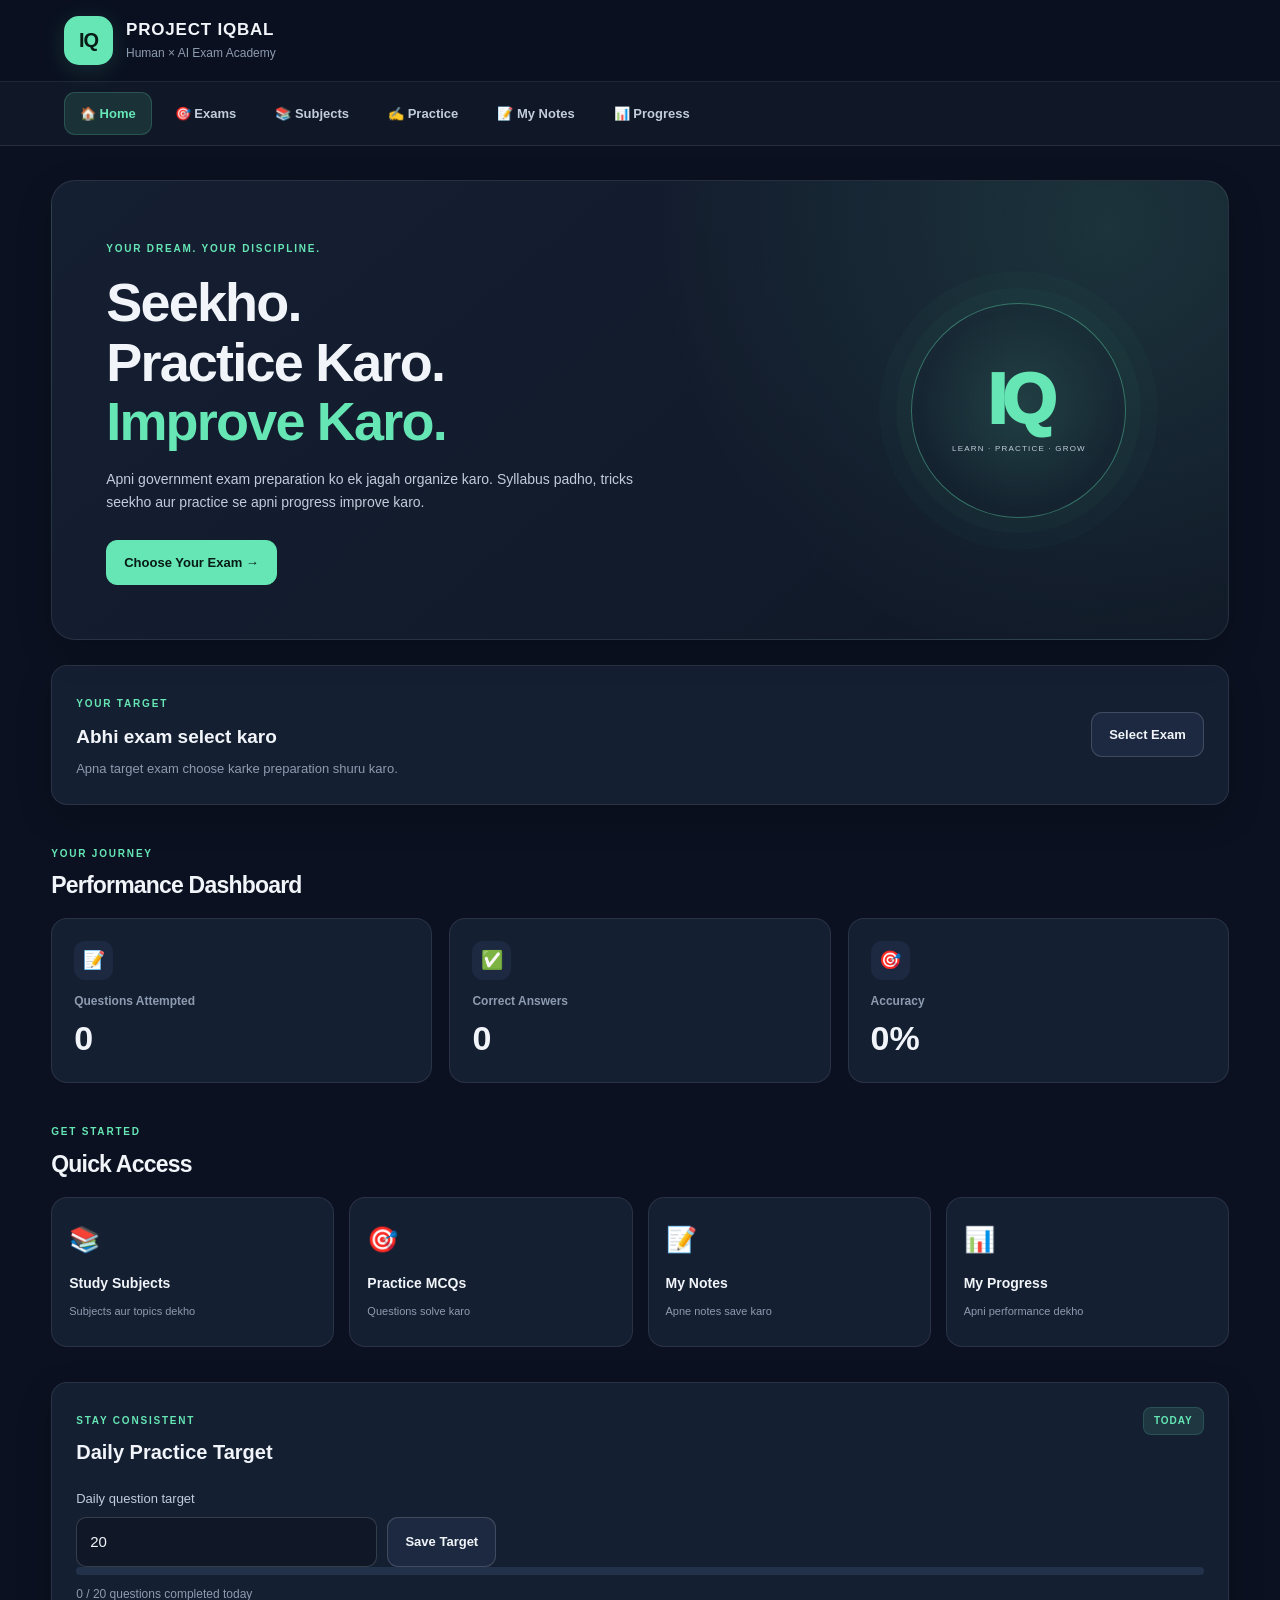
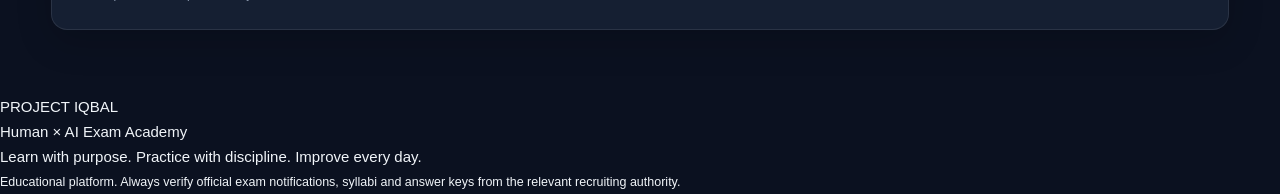
==== commit 6d2a06ca: "Update index.html" ====
--- a/index.html
+++ b/index.html
@@ -10,7 +10,7 @@
   <meta name="description"
     content="PROJECT IQBAL — Government exam preparation, syllabus, short tricks, PYQs and practice sets.">
 
-  <link rel="stylesheet" href="style.css">
+  <link rel="stylesheet" href="Style.css">
 </head>
 
 <body>
@@ -678,8 +678,8 @@
     Keep all files in the same folder.
   -->
 
-  <script src="data.js"></script>
-  <script src="script.js"></script>
+  <script src="Data.js"></script>
+  <script src="Script.js"></script>
 
 </body>
 </html>
--- a/Style.css
+++ b/Style.css
@@ -0,0 +1,1321 @@
+/* =====================================================
+   PROJECT IQBAL
+   Human × AI Exam Academy
+   FILE: style.css
+   ===================================================== */
+
+/* ---------- 1. ROOT VARIABLES ---------- */
+
+:root {
+  --bg: #0b1120;
+  --bg-soft: #101827;
+  --panel: #151f32;
+  --panel-2: #1c2940;
+  --panel-3: #22324b;
+
+  --accent: #65e6b4;
+  --accent-dark: #37c996;
+  --accent-soft: rgba(101, 230, 180, 0.12);
+
+  --text: #f1f5f9;
+  --text-soft: #c1ccdc;
+  --muted: #8d9bb0;
+
+  --border: rgba(255, 255, 255, 0.09);
+  --border-strong: rgba(255, 255, 255, 0.16);
+
+  --success: #65e6b4;
+  --danger: #ff7272;
+  --warning: #ffd166;
+  --info: #79b8ff;
+
+  --radius-sm: 10px;
+  --radius: 16px;
+  --radius-lg: 24px;
+
+  --shadow: 0 12px 35px rgba(0, 0, 0, 0.18);
+
+  --transition: 0.22s ease;
+}
+
+
+/* ---------- 2. RESET ---------- */
+
+* {
+  margin: 0;
+  padding: 0;
+  box-sizing: border-box;
+}
+
+html {
+  scroll-behavior: smooth;
+  scroll-padding-top: 100px;
+}
+
+body {
+  min-height: 100vh;
+  background: var(--bg);
+  color: var(--text);
+  font-family:
+    Inter,
+    "Segoe UI",
+    Roboto,
+    Arial,
+    sans-serif;
+  font-size: 15px;
+  line-height: 1.65;
+  overflow-x: hidden;
+}
+
+button,
+input,
+textarea,
+select {
+  font: inherit;
+}
+
+button {
+  cursor: pointer;
+}
+
+button:disabled {
+  opacity: 0.45;
+  cursor: not-allowed;
+}
+
+button,
+a,
+input,
+textarea,
+select {
+  -webkit-tap-highlight-color: transparent;
+}
+
+button:focus-visible,
+a:focus-visible,
+input:focus-visible,
+textarea:focus-visible,
+select:focus-visible {
+  outline: 2px solid var(--accent);
+  outline-offset: 3px;
+}
+
+input,
+textarea,
+select {
+  width: 100%;
+  color: var(--text);
+}
+
+input::placeholder,
+textarea::placeholder {
+  color: var(--muted);
+  opacity: 0.85;
+}
+
+::selection {
+  background: var(--accent);
+  color: var(--bg);
+}
+
+
+/* ---------- 3. HEADER ---------- */
+
+.topbar {
+  min-height: 82px;
+  padding: 14px 5%;
+  display: flex;
+  align-items: center;
+  justify-content: space-between;
+  gap: 18px;
+
+  background: rgba(11, 17, 32, 0.92);
+  border-bottom: 1px solid var(--border);
+
+  position: sticky;
+  top: 0;
+  z-index: 100;
+
+  backdrop-filter: blur(18px);
+  -webkit-backdrop-filter: blur(18px);
+}
+
+.brand {
+  display: flex;
+  align-items: center;
+  gap: 13px;
+  min-width: 0;
+}
+
+.brand-logo {
+  width: 49px;
+  height: 49px;
+  flex-shrink: 0;
+
+  display: grid;
+  place-items: center;
+
+  border-radius: 15px;
+  background: var(--accent);
+  color: #071a16;
+
+  font-size: 20px;
+  font-weight: 900;
+  letter-spacing: -1px;
+
+  box-shadow: 0 5px 25px rgba(101, 230, 180, 0.15);
+}
+
+.brand-text h1 {
+  font-size: 17px;
+  line-height: 1.4;
+  letter-spacing: 0.8px;
+  font-weight: 850;
+}
+
+.brand-text p {
+  color: var(--muted);
+  font-size: 12px;
+  margin-top: 2px;
+}
+
+.menu-toggle {
+  display: none;
+
+  width: 43px;
+  height: 43px;
+
+  background: var(--panel);
+  color: var(--text);
+  border: 1px solid var(--border);
+  border-radius: 12px;
+
+  font-size: 22px;
+}
+
+
+/* ---------- 4. NAVIGATION ---------- */
+
+.navigation {
+  padding: 10px 5%;
+  display: flex;
+  align-items: center;
+  gap: 7px;
+
+  background: var(--bg-soft);
+  border-bottom: 1px solid var(--border);
+
+  position: sticky;
+  top: 82px;
+  z-index: 90;
+
+  overflow-x: auto;
+  scrollbar-width: none;
+}
+
+.navigation::-webkit-scrollbar {
+  display: none;
+}
+
+.nav-btn {
+  flex-shrink: 0;
+
+  padding: 10px 15px;
+
+  background: transparent;
+  color: var(--text-soft);
+
+  border: 1px solid transparent;
+  border-radius: 11px;
+
+  font-size: 13px;
+  font-weight: 650;
+
+  transition:
+    background var(--transition),
+    color var(--transition),
+    border-color var(--transition);
+}
+
+.nav-btn:hover {
+  background: var(--panel);
+  color: var(--text);
+}
+
+.nav-btn.active {
+  background: var(--accent-soft);
+  border-color: rgba(101, 230, 180, 0.2);
+  color: var(--accent);
+}
+
+
+/* ---------- 5. MAIN CONTAINER ---------- */
+
+.container {
+  width: min(1180px, 92%);
+  margin: 0 auto;
+  padding: 34px 0 65px;
+}
+
+.page {
+  display: none;
+  animation: pageEnter 0.25s ease;
+}
+
+.page.active {
+  display: block;
+}
+
+@keyframes pageEnter {
+  from {
+    opacity: 0;
+    transform: translateY(7px);
+  }
+
+  to {
+    opacity: 1;
+    transform: translateY(0);
+  }
+}
+
+
+/* ---------- 6. COMMON TEXT ---------- */
+
+.eyebrow {
+  display: inline-block;
+
+  color: var(--accent);
+  font-size: 10px;
+  font-weight: 850;
+  letter-spacing: 1.8px;
+  line-height: 1.5;
+}
+
+.accent-text {
+  color: var(--accent);
+}
+
+.page-heading {
+  margin-bottom: 27px;
+}
+
+.page-heading h2,
+.section-heading h2 {
+  font-size: clamp(24px, 3vw, 33px);
+  font-weight: 850;
+  letter-spacing: -0.8px;
+  line-height: 1.25;
+  margin-top: 7px;
+}
+
+.page-heading p {
+  color: var(--muted);
+  margin-top: 9px;
+  max-width: 700px;
+}
+
+.section-heading {
+  margin: 35px 0 18px;
+}
+
+.section-heading h2 {
+  font-size: 23px;
+}
+
+.section-heading h3 {
+  font-size: 19px;
+  margin-top: 5px;
+}
+
+
+/* ---------- 7. BUTTONS ---------- */
+
+.primary-btn,
+.secondary-btn,
+.danger-btn {
+  display: inline-flex;
+  align-items: center;
+  justify-content: center;
+  gap: 8px;
+
+  min-height: 43px;
+  padding: 11px 17px;
+
+  border-radius: 11px;
+  font-size: 13px;
+  font-weight: 800;
+  text-align: center;
+  text-decoration: none;
+
+  transition:
+    transform var(--transition),
+    background var(--transition),
+    border-color var(--transition);
+}
+
+.primary-btn {
+  color: #071a16;
+  background: var(--accent);
+  border: 1px solid var(--accent);
+}
+
+.primary-btn:hover:not(:disabled) {
+  background: #8bf2ca;
+  transform: translateY(-2px);
+}
+
+.secondary-btn {
+  color: var(--text);
+  background: var(--panel-2);
+  border: 1px solid var(--border-strong);
+}
+
+.secondary-btn:hover:not(:disabled) {
+  border-color: var(--accent);
+  color: var(--accent);
+  transform: translateY(-1px);
+}
+
+.danger-btn {
+  color: #fff;
+  background: rgba(255, 114, 114, 0.12);
+  border: 1px solid rgba(255, 114, 114, 0.35);
+}
+
+.danger-btn:hover:not(:disabled) {
+  background: rgba(255, 114, 114, 0.22);
+}
+
+.full-width {
+  width: 100%;
+}
+
+.button-row {
+  display: flex;
+  flex-wrap: wrap;
+  align-items: center;
+  gap: 10px;
+}
+
+
+/* ---------- 8. HERO ---------- */
+
+.hero {
+  position: relative;
+  isolation: isolate;
+  overflow: hidden;
+
+  min-height: 360px;
+  padding: clamp(25px, 5vw, 54px);
+
+  display: grid;
+  grid-template-columns: 1.4fr 0.6fr;
+  align-items: center;
+  gap: 35px;
+
+  background:
+    radial-gradient(
+      circle at 90% 10%,
+      rgba(101, 230, 180, 0.12),
+      transparent 40%
+    ),
+    linear-gradient(140deg, #151f32, #101827);
+
+  border: 1px solid var(--border);
+  border-radius: var(--radius-lg);
+  box-shadow: var(--shadow);
+}
+
+.hero-content {
+  max-width: 670px;
+  position: relative;
+  z-index: 1;
+}
+
+.hero h2 {
+  margin: 13px 0 17px;
+
+  font-size: clamp(34px, 5vw, 54px);
+  font-weight: 900;
+  line-height: 1.1;
+  letter-spacing: -1.8px;
+}
+
+.hero p {
+  max-width: 570px;
+  margin-bottom: 25px;
+
+  color: var(--text-soft);
+  font-size: 14px;
+}
+
+.hero-symbol {
+  display: flex;
+  justify-content: center;
+  align-items: center;
+}
+
+.symbol-circle {
+  width: 215px;
+  height: 215px;
+
+  display: flex;
+  flex-direction: column;
+  align-items: center;
+  justify-content: center;
+  gap: 7px;
+
+  border: 1px solid rgba(101, 230, 180, 0.4);
+  border-radius: 50%;
+
+  background:
+    radial-gradient(
+      circle,
+      rgba(101, 230, 180, 0.13),
+      transparent 68%
+    );
+
+  box-shadow:
+    0 0 0 15px rgba(101, 230, 180, 0.025),
+    0 0 0 32px rgba(101, 230, 180, 0.018);
+
+  animation: gentleFloat 4s ease-in-out infinite;
+}
+
+.symbol-circle span {
+  color: var(--accent);
+  font-size: 70px;
+  font-weight: 950;
+  line-height: 1;
+  letter-spacing: -5px;
+}
+
+.symbol-circle small {
+  color: var(--text-soft);
+  font-size: 8px;
+  letter-spacing: 1.2px;
+  text-align: center;
+}
+
+@keyframes gentleFloat {
+  0%,
+  100% {
+    transform: translateY(0);
+  }
+
+  50% {
+    transform: translateY(-7px);
+  }
+}
+
+
+/* ---------- 9. PANELS ---------- */
+
+.panel {
+  padding: 24px;
+
+  background: var(--panel);
+  border: 1px solid var(--border);
+  border-radius: var(--radius);
+
+  box-shadow: var(--shadow);
+}
+
+.selected-exam-panel {
+  margin-top: 25px;
+
+  display: flex;
+  align-items: center;
+  justify-content: space-between;
+  gap: 20px;
+}
+
+.selected-exam-panel h3 {
+  font-size: 19px;
+  margin: 6px 0;
+}
+
+.selected-exam-panel p {
+  color: var(--muted);
+  font-size: 13px;
+}
+
+.compact-panel {
+  margin-bottom: 25px;
+}
+
+.daily-panel {
+  margin-top: 35px;
+}
+
+.daily-heading {
+  display: flex;
+  align-items: flex-start;
+  justify-content: space-between;
+  gap: 15px;
+}
+
+.daily-heading h3 {
+  margin-top: 5px;
+  font-size: 20px;
+}
+
+.target-badge {
+  padding: 5px 10px;
+
+  background: var(--accent-soft);
+  border: 1px solid rgba(101, 230, 180, 0.15);
+  border-radius: 8px;
+
+  color: var(--accent);
+  font-size: 10px;
+  font-weight: 850;
+  letter-spacing: 1px;
+}
+
+.daily-panel label {
+  display: block;
+  margin-top: 19px;
+  margin-bottom: 7px;
+
+  color: var(--text-soft);
+  font-size: 13px;
+}
+
+.target-controls {
+  display: flex;
+  gap: 10px;
+  max-width: 420px;
+}
+
+.target-controls input {
+  min-width: 0;
+  flex: 1;
+}
+
+#dailyProgressText {
+  margin-top: 10px;
+  color: var(--muted);
+  font-size: 12px;
+}
+
+
+/* ---------- 10. STAT CARDS ---------- */
+
+.stats-grid {
+  display: grid;
+  grid-template-columns: repeat(3, minmax(0, 1fr));
+  gap: 17px;
+}
+
+.stat-card {
+  position: relative;
+  overflow: hidden;
+
+  min-width: 0;
+  padding: 22px;
+
+  background: var(--panel);
+  border: 1px solid var(--border);
+  border-radius: var(--radius);
+
+  transition:
+    transform var(--transition),
+    border-color var(--transition);
+}
+
+.stat-card:hover {
+  transform: translateY(-3px);
+  border-color: rgba(101, 230, 180, 0.3);
+}
+
+.stat-icon {
+  display: inline-flex;
+  align-items: center;
+  justify-content: center;
+
+  width: 39px;
+  height: 39px;
+  margin-bottom: 12px;
+
+  background: var(--panel-2);
+  border-radius: 11px;
+
+  font-size: 18px;
+}
+
+.stat-card p {
+  color: var(--muted);
+  font-size: 12px;
+  font-weight: 650;
+}
+
+.stat-card strong {
+  display: block;
+  margin-top: 4px;
+
+  color: var(--text);
+  font-size: clamp(25px, 3vw, 34px);
+  line-height: 1.3;
+  font-weight: 900;
+}
+
+
+/* ---------- 11. QUICK ACCESS ---------- */
+
+.quick-grid {
+  display: grid;
+  grid-template-columns: repeat(4, minmax(0, 1fr));
+  gap: 15px;
+}
+
+.quick-card {
+  min-width: 0;
+  min-height: 150px;
+  padding: 21px 17px;
+
+  display: flex;
+  flex-direction: column;
+  align-items: flex-start;
+  gap: 7px;
+
+  text-align: left;
+
+  background: var(--panel);
+  border: 1px solid var(--border);
+  border-radius: var(--radius);
+
+  color: var(--text);
+
+  transition:
+    transform var(--transition),
+    border-color var(--transition),
+    background var(--transition);
+}
+
+.quick-card:hover {
+  transform: translateY(-4px);
+  border-color: rgba(101, 230, 180, 0.35);
+  background: var(--panel-2);
+}
+
+.quick-card > span {
+  font-size: 25px;
+  margin-bottom: 5px;
+}
+
+.quick-card strong {
+  font-size: 14px;
+}
+
+.quick-card small {
+  color: var(--muted);
+  font-size: 11px;
+}
+
+
+/* ---------- 12. SEARCH ---------- */
+
+.search-box {
+  display: flex;
+  align-items: center;
+  gap: 11px;
+
+  margin: 20px 0;
+  padding: 0 15px;
+
+  min-height: 50px;
+
+  background: var(--panel);
+  border: 1px solid var(--border-strong);
+  border-radius: 12px;
+
+  transition: border-color var(--transition);
+}
+
+.search-box:focus-within {
+  border-color: var(--accent);
+}
+
+.search-box > span {
+  font-size: 17px;
+  flex-shrink: 0;
+}
+
+.search-box input {
+  min-width: 0;
+  padding: 13px 0;
+
+  background: transparent;
+  border: none;
+  outline: none;
+
+  font-size: 13px;
+}
+
+.search-box input:focus {
+  outline: none;
+}
+
+
+/* ---------- 13. FILTER BUTTONS ---------- */
+
+.filter-row {
+  display: flex;
+  align-items: center;
+  gap: 9px;
+
+  margin-bottom: 24px;
+
+  overflow-x: auto;
+  padding: 2px 2px 8px;
+
+  scrollbar-width: thin;
+}
+
+.filter-btn {
+  flex-shrink: 0;
+
+  padding: 8px 14px;
+
+  color: var(--text-soft);
+  background: var(--panel);
+  border: 1px solid var(--border);
+  border-radius: 9px;
+
+  font-size: 12px;
+  font-weight: 700;
+
+  transition: var(--transition);
+}
+
+.filter-btn:hover {
+  border-color: var(--accent);
+}
+
+.filter-btn.active {
+  color: #071a16;
+  background: var(--accent);
+  border-color: var(--accent);
+}
+
+
+/* ---------- 14. EXAM CARDS ---------- */
+
+.exam-grid {
+  display: grid;
+  grid-template-columns: repeat(3, minmax(0, 1fr));
+  gap: 17px;
+}
+
+.exam-card {
+  position: relative;
+
+  display: flex;
+  flex-direction: column;
+  align-items: flex-start;
+
+  min-width: 0;
+  min-height: 200px;
+  padding: 22px;
+
+  background: var(--panel);
+  border: 1px solid var(--border);
+  border-radius: var(--radius);
+
+  transition:
+    transform var(--transition),
+    border-color var(--transition);
+}
+
+.exam-card:hover {
+  transform: translateY(-4px);
+  border-color: rgba(101, 230, 180, 0.35);
+}
+
+.exam-card.selected {
+  border-color: var(--accent);
+  background:
+    linear-gradient(
+      145deg,
+      rgba(101, 230, 180, 0.07),
+      transparent
+    ),
+    var(--panel);
+}
+
+.exam-icon {
+  width: 45px;
+  height: 45px;
+  display: grid;
+  place-items: center;
+
+  background: var(--panel-2);
+  border-radius: 12px;
+
+  font-size: 23px;
+}
+
+.exam-card h3 {
+  margin-top: 15px;
+  font-size: 17px;
+  line-height: 1.4;
+}
+
+.exam-card p {
+  margin-top: 6px;
+  color: var(--muted);
+  font-size: 12px;
+}
+
+.exam-category {
+  display: inline-block;
+  margin-top: 11px;
+  padding: 4px 8px;
+
+  color: var(--accent);
+  background: var(--accent-soft);
+  border-radius: 6px;
+
+  font-size: 10px;
+  font-weight: 750;
+}
+
+.exam-card .card-action {
+  margin-top: auto;
+  padding-top: 16px;
+
+  color: var(--accent);
+  font-size: 12px;
+  font-weight: 800;
+}
+
+
+/* ---------- 15. SUBJECT CARDS ---------- */
+
+.subject-grid {
+  display: grid;
+  grid-template-columns: repeat(3, minmax(0, 1fr));
+  gap: 16px;
+}
+
+.subject-card {
+  min-width: 0;
+  padding: 21px;
+
+  background: var(--panel);
+  border: 1px solid var(--border);
+  border-radius: var(--radius);
+
+  transition:
+    transform var(--transition),
+    border-color var(--transition);
+}
+
+.subject-card:hover {
+  transform: translateY(-3px);
+  border-color: rgba(101, 230, 180, 0.35);
+}
+
+.subject-card .subject-icon {
+  font-size: 29px;
+}
+
+.subject-card h3 {
+  margin-top: 11px;
+  font-size: 17px;
+}
+
+.subject-card p {
+  margin-top: 5px;
+  color: var(--muted);
+  font-size: 12px;
+}
+
+.subject-card .secondary-btn {
+  margin-top: 17px;
+  width: 100%;
+}
+
+
+/* ---------- 16. TOPIC LIST ---------- */
+
+.topic-area {
+  margin-top: 27px;
+}
+
+.topic-header {
+  display: flex;
+  align-items: center;
+  gap: 17px;
+
+  margin-bottom: 19px;
+}
+
+.topic-header h3 {
+  margin-top: 5px;
+  font-size: 23px;
+}
+
+.topic-list {
+  display: grid;
+  gap: 11px;
+}
+
+.topic-item {
+  width: 100%;
+  padding: 17px 19px;
+
+  display: flex;
+  align-items: center;
+  gap: 13px;
+
+  text-align: left;
+
+  color: var(--text);
+  background: var(--panel);
+  border: 1px solid var(--border);
+  border-radius: 12px;
+
+  transition:
+    background var(--transition),
+    border-color var(--transition);
+}
+
+.topic-item:hover {
+  background: var(--panel-2);
+  border-color: rgba(101, 230, 180, 0.3);
+}
+
+.topic-number {
+  flex-shrink: 0;
+
+  width: 34px;
+  height: 34px;
+
+  display: grid;
+  place-items: center;
+
+  color: var(--accent);
+  background: var(--accent-soft);
+  border-radius: 9px;
+
+  font-size: 12px;
+  font-weight: 850;
+}
+
+.topic-info {
+  min-width: 0;
+  flex: 1;
+}
+
+.topic-info strong {
+  display: block;
+  font-size: 14px;
+}
+
+.topic-info small {
+  display: block;
+  margin-top: 3px;
+
+  color: var(--muted);
+  font-size: 11px;
+}
+
+.topic-status {
+  flex-shrink: 0;
+  color: var(--accent);
+  font-size: 17px;
+}
+
+
+/* ---------- 17. LESSON AREA ---------- */
+
+.lesson-area {
+  margin-top: 25px;
+}
+
+.lesson-content {
+  margin-top: 24px;
+}
+
+.lesson-content h2 {
+  margin-top: 8px;
+  margin-bottom: 20px;
+
+  font-size: clamp(24px, 3vw, 32px);
+  line-height: 1.3;
+}
+
+.lesson-body {
+  color: var(--text-soft);
+  font-size: 14px;
+  overflow-wrap: anywhere;
+}
+
+.lesson-body h3 {
+  margin: 23px 0 10px;
+  color: var(--text);
+  font-size: 18px;
+}
+
+.lesson-body h4 {
+  margin: 18px 0 8px;
+  color: var(--accent);
+  font-size: 15px;
+}
+
+.lesson-body p {
+  margin: 11px 0;
+}
+
+.lesson-body ul,
+.lesson-body ol {
+  padding-left: 23px;
+  margin: 12px 0;
+}
+
+.lesson-body li {
+  margin: 7px 0;
+}
+
+.lesson-body table {
+  width: 100%;
+  margin: 15px 0;
+  border-collapse: collapse;
+}
+
+.lesson-body th,
+.lesson-body td {
+  padding: 10px;
+  border: 1px solid var(--border-strong);
+  text-align: left;
+}
+
+.lesson-body th {
+  color: var(--accent);
+  background: var(--panel-2);
+}
+
+.lesson-body .trick-box,
+.lesson-body .example-box {
+  margin: 16px 0;
+  padding: 15px;
+
+  background: var(--panel-2);
+  border-left: 3px solid var(--accent);
+  border-radius: 8px;
+}
+
+.lesson-actions {
+  display: flex;
+  flex-wrap: wrap;
+  gap: 10px;
+
+  margin-top: 28px;
+  padding-top: 20px;
+
+  border-top: 1px solid var(--border);
+}
+
+
+/* ---------- 18. FORMS ---------- */
+
+.form-group {
+  min-width: 0;
+  margin-bottom: 19px;
+}
+
+.form-group label {
+  display: block;
+  margin-bottom: 7px;
+
+  color: var(--text-soft);
+  font-size: 12px;
+  font-weight: 750;
+}
+
+.form-group input,
+.form-group textarea,
+.form-group select,
+.target-controls input {
+  display: block;
+  width: 100%;
+  min-width: 0;
+
+  padding: 12px 13px;
+
+  color: var(--text);
+  background: var(--bg-soft);
+
+  border: 1px solid var(--border-strong);
+  border-radius: 10px;
+
+  outline: none;
+  transition: border-color var(--transition);
+}
+
+.form-group input:focus,
+.form-group textarea:focus,
+.form-group select:focus,
+.target-controls input:focus {
+  border-color: var(--accent);
+}
+
+.form-group textarea {
+  resize: vertical;
+  min-height: 150px;
+  line-height: 1.7;
+}
+
+.form-group select option,
+.target-controls input option {
+  color: var(--text);
+  background: var(--bg-soft);
+}
+
+
+/* ---------- 19. PRACTICE SETTINGS ---------- */
+
+.practice-settings {
+  display: grid;
+  grid-template-columns: repeat(3, minmax(0, 1fr));
+  gap: 15px;
+}
+
+.practice-settings .form-group {
+  margin-bottom: 0;
+}
+
+.practice-settings .full-width {
+  grid-column: 1 / -1;
+  margin-top: 3px;
+}
+
+
+/* ---------- 20. QUIZ ---------- */
+
+.quiz-area {
+  margin-top: 27px;
+}
+
+.quiz-topline {
+  display: flex;
+  justify-content: space-between;
+  align-items: center;
+  gap: 15px;
+
+  margin-bottom: 13px;
+
+  color: var(--text-soft);
+  font-size: 12px;
+  font-weight: 750;
+}
+
+.quiz-topline span:first-child {
+  color: var(--accent);
+}
+
+.progress-track {
+  width: 100%;
+  height: 8px;
+
+  overflow: hidden;
+
+  background: var(--panel-3);
+  border-radius: 99px;
+}
+
+.progress-fill {
+  width: 0;
+  height: 100%;
+
+  background: var(--accent);
+  border-radius: inherit;
+
+  transition: width 0.35s ease;
+}
+
+.question-card {
+  margin-top: 17px;
+  padding: clamp(19px, 4vw, 30px);
+}
+
+.question-meta {
+  display: flex;
+  flex-wrap: wrap;
+  align-items: center;
+  gap: 10px;
+
+  margin-bottom: 22px;
+}
+
+.difficulty-badge {
+  padding: 5px 9px;
+
+  color: var(--warning);
+  background: rgba(255, 209, 102, 0.1);
+  border: 1px solid rgba(255, 209, 102, 0.17);
+  border-radius: 7px;
+
+  font-size: 10px;
+  font-weight: 800;
+}
+
+#questionExamLabel {
+  color: var(--muted);
+  font-size: 11px;
+}
+
+.question-card h3 {
+  font-size: clamp(17px, 2.5vw, 22px);
+  line-height: 1.6;
+  margin-bottom: 23px;
+  overflow-wrap: anywhere;
+}
+
+.options-list {
+  display: grid;
+  gap: 11px;
+}
+
+.option-btn {
+  width: 100%;
+  min-width: 0;
+  padding: 14px 15px;
+
+  display: flex;
+  align-items: center;
+  gap: 12px;
+
+  text-align: left;
+  overflow-wrap: anywhere;
+
+  color: var(--text-soft);
+  background: var(--bg-soft);
+
+  border: 1px solid var(--border-strong);
+  border-radius: 11px;
+
+  transition:
+    border-color var(--transition),
+    background var(--transition);
+}
+
+.option-btn:hover:not(:disabled) {
+  border-color: var(--accent);
+  background: var(--panel-2);
+}
+
+.option-letter {
+  width: 30px;
+  height: 30px;
+  flex-shrink: 0;
+
+  display: grid;
+  place-items: center;
+
+  background: var(--panel-3);
+  border-radius: 8px;
+
+  color: var(--
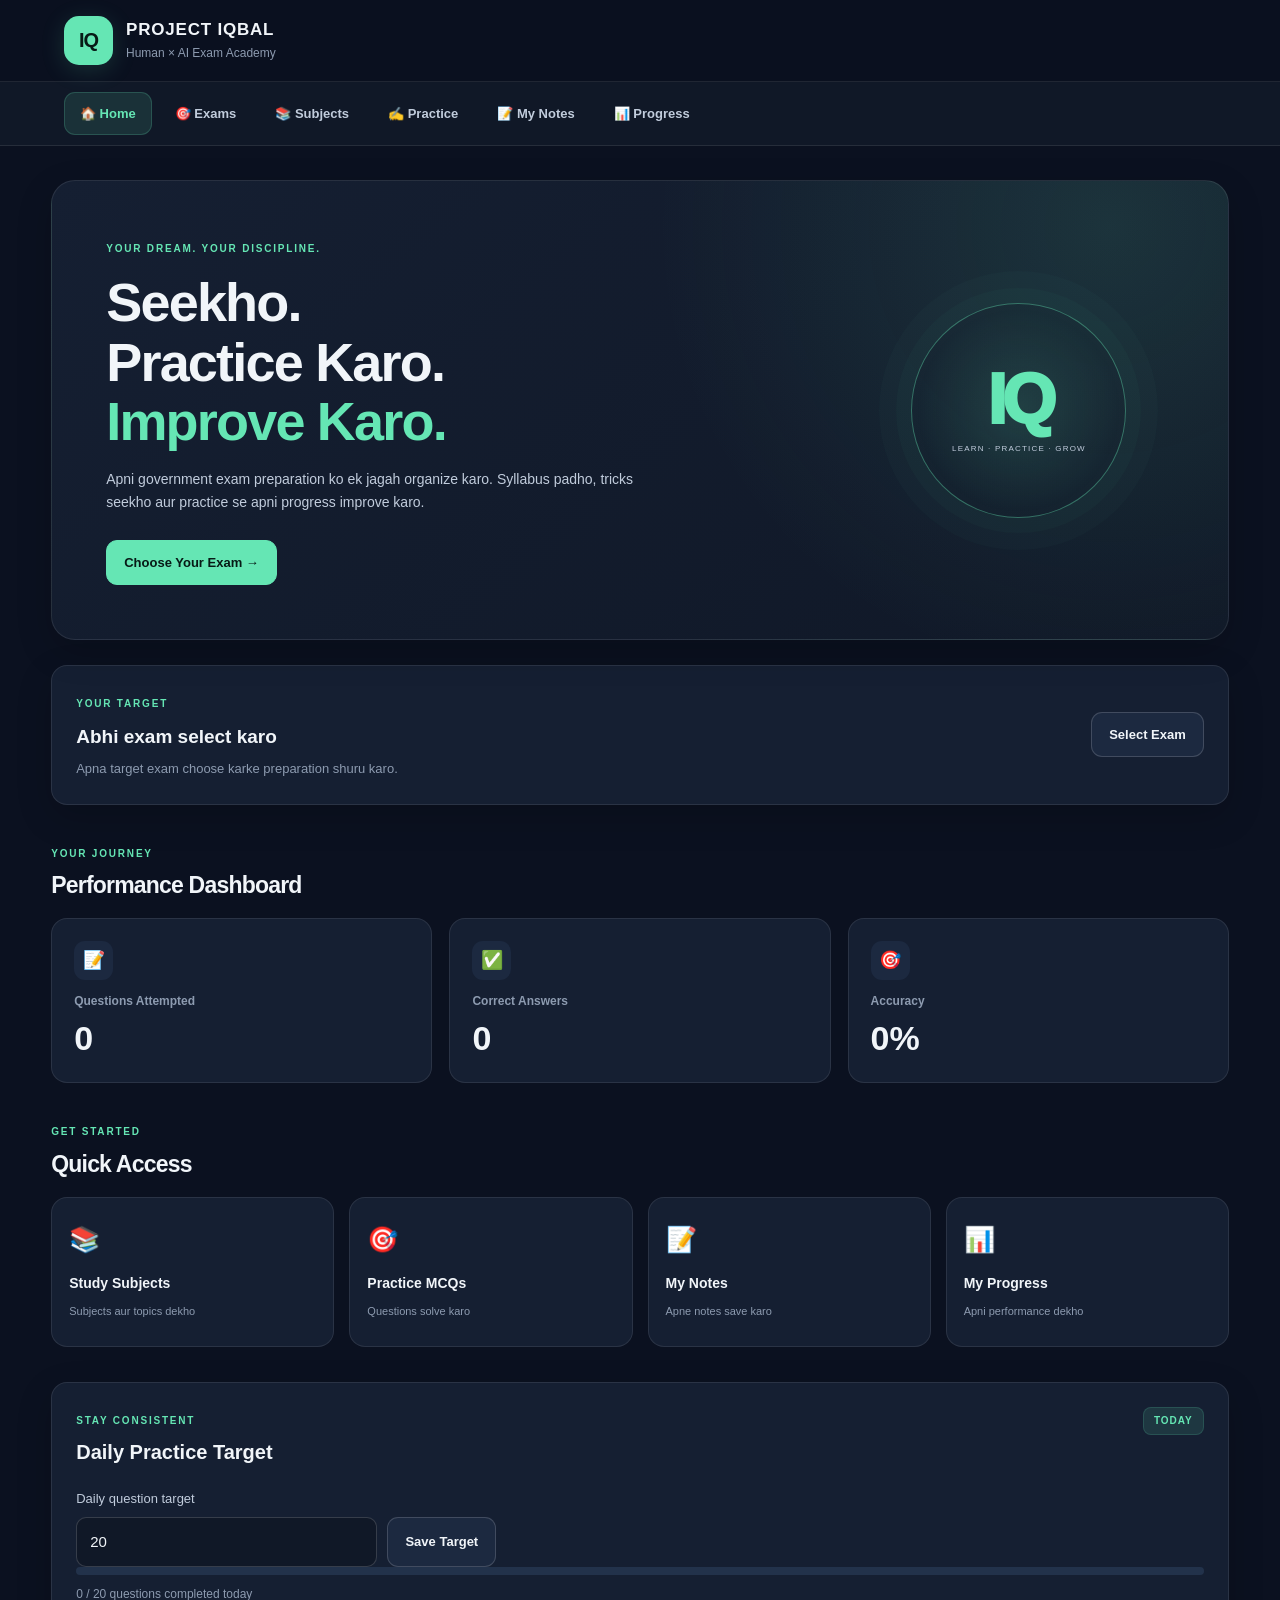
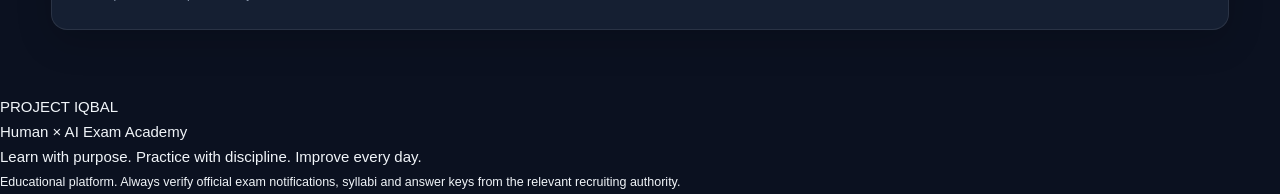
==== commit 80b76c13: "Update index.html" ====
--- a/index.html
+++ b/index.html
@@ -190,7 +190,7 @@
             value="20"
             inputmode="numeric">
 
-          <button id="saveTargetBtn" class="secondary-btn">
+          <button id="saveDailyTargetBtn" class="secondary-btn">
             Save Target
           </button>
         </div>
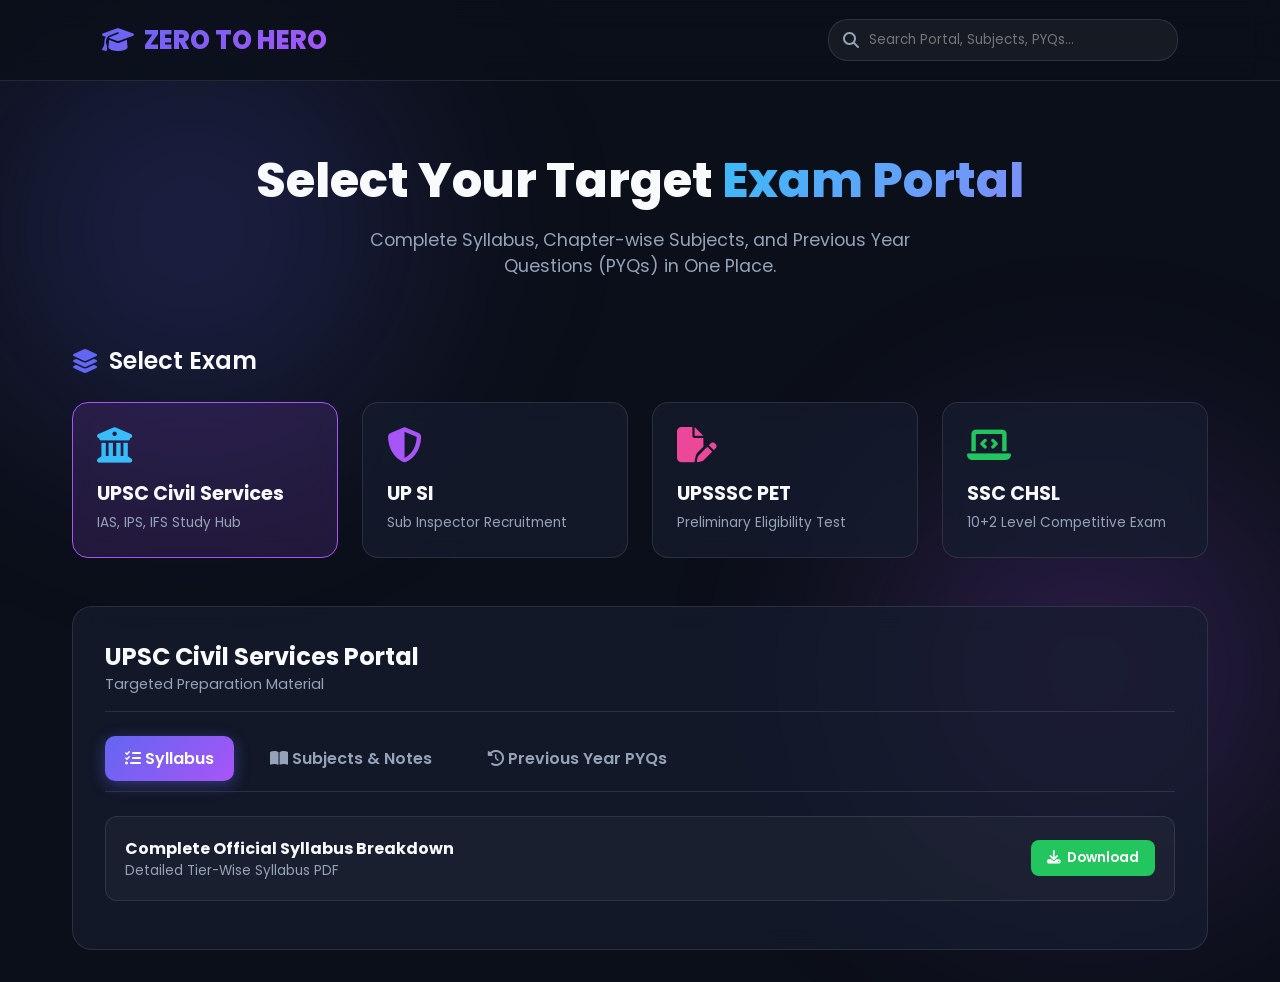
==== commit d312d8e7: "Update index.html" ====
--- a/index.html
+++ b/index.html
@@ -1,685 +1,481 @@
 <!DOCTYPE html>
 <html lang="hi">
 <head>
-  <meta charset="UTF-8">
-  <meta name="viewport" content="width=device-width, initial-scale=1.0">
-  <meta name="theme-color" content="#101827">
-
-  <title>PROJECT IQBAL | Human × AI Exam Academy</title>
-
-  <meta name="description"
-    content="PROJECT IQBAL — Government exam preparation, syllabus, short tricks, PYQs and practice sets.">
-
-  <link rel="stylesheet" href="Style.css">
+    <meta charset="UTF-8">
+    <meta name="viewport" content="width=device-width, initial-scale=1.0">
+    <title>Zero To Hero - Ultimate Study Portal</title>
+    <!-- Font Awesome & Google Fonts -->
+    <link href="https://cdnjs.cloudflare.com/ajax/libs/font-awesome/6.4.0/css/all.min.css" rel="stylesheet">
+    <link href="https://fonts.googleapis.com/css2?family=Poppins:wght@300;400;500;600;700;800&display=swap" rel="stylesheet">
+    
+    <style>
+        :root {
+            --bg-color: #0b0f19;
+            --card-bg: rgba(22, 29, 47, 0.7);
+            --border-color: rgba(255, 255, 255, 0.1);
+            --primary-glow: #6366f1;
+            --accent-glow: #a855f7;
+            --text-main: #f8fafc;
+            --text-sub: #94a3b8;
+        }
+
+        * {
+            margin: 0;
+            padding: 0;
+            box-sizing: border-box;
+            font-family: 'Poppins', sans-serif;
+        }
+
+        body {
+            background-color: var(--bg-color);
+            color: var(--text-main);
+            min-height: 100vh;
+            overflow-x: hidden;
+        }
+
+        /* Animated Glowing Background Effect */
+        .bg-glow {
+            position: fixed;
+            top: -10%;
+            left: -10%;
+            width: 50vw;
+            height: 50vw;
+            background: radial-gradient(circle, rgba(99, 102, 241, 0.25) 0%, rgba(0,0,0,0) 70%);
+            z-index: -1;
+            filter: blur(80px);
+        }
+
+        .bg-glow-2 {
+            position: fixed;
+            bottom: -10%;
+            right: -10%;
+            width: 50vw;
+            height: 50vw;
+            background: radial-gradient(circle, rgba(168, 85, 247, 0.25) 0%, rgba(0,0,0,0) 70%);
+            z-index: -1;
+            filter: blur(80px);
+        }
+
+        /* Navbar */
+        nav {
+            display: flex;
+            justify-content: space-between;
+            align-items: center;
+            padding: 1.2rem 8%;
+            background: rgba(11, 15, 25, 0.8);
+            backdrop-filter: blur(15px);
+            border-bottom: 1px solid var(--border-color);
+            position: sticky;
+            top: 0;
+            z-index: 100;
+        }
+
+        .logo {
+            font-size: 1.6rem;
+            font-weight: 800;
+            background: linear-gradient(135deg, #6366f1, #a855f7);
+            -webkit-background-clip: text;
+            -webkit-text-fill-color: transparent;
+            display: flex;
+            align-items: center;
+            gap: 10px;
+        }
+
+        .search-bar {
+            position: relative;
+            width: 350px;
+        }
+
+        .search-bar input {
+            width: 100%;
+            padding: 10px 15px 10px 40px;
+            background: rgba(255, 255, 255, 0.05);
+            border: 1px solid var(--border-color);
+            border-radius: 20px;
+            color: #fff;
+            outline: none;
+            transition: 0.3s;
+        }
+
+        .search-bar input:focus {
+            border-color: var(--primary-glow);
+            box-shadow: 0 0 15px rgba(99, 102, 241, 0.3);
+        }
+
+        .search-bar i {
+            position: absolute;
+            left: 15px;
+            top: 50%;
+            transform: translateY(-50%);
+            color: var(--text-sub);
+        }
+
+        /* Hero Banner */
+        .hero {
+            text-align: center;
+            padding: 4rem 1rem 2rem;
+        }
+
+        .hero h1 {
+            font-size: 3rem;
+            font-weight: 800;
+            margin-bottom: 10px;
+        }
+
+        .hero h1 span {
+            background: linear-gradient(135deg, #38bdf8, #818cf8);
+            -webkit-background-clip: text;
+            -webkit-text-fill-color: transparent;
+        }
+
+        .hero p {
+            color: var(--text-sub);
+            font-size: 1.1rem;
+            max-width: 600px;
+            margin: 0 auto;
+        }
+
+        /* Main Container */
+        .container {
+            max-width: 1200px;
+            margin: 0 auto;
+            padding: 2rem;
+        }
+
+        .section-title {
+            font-size: 1.5rem;
+            margin-bottom: 1.5rem;
+            font-weight: 600;
+            display: flex;
+            align-items: center;
+            gap: 10px;
+        }
+
+        /* Exam Grid */
+        .exam-grid {
+            display: grid;
+            grid-template-columns: repeat(auto-fit, minmax(250px, 1fr));
+            gap: 1.5rem;
+            margin-bottom: 3rem;
+        }
+
+        .exam-card {
+            background: var(--card-bg);
+            border: 1px solid var(--border-color);
+            padding: 1.5rem;
+            border-radius: 16px;
+            backdrop-filter: blur(10px);
+            cursor: pointer;
+            transition: all 0.3s ease;
+            position: relative;
+            overflow: hidden;
+        }
+
+        .exam-card:hover {
+            transform: translateY(-5px);
+            border-color: var(--primary-glow);
+            box-shadow: 0 10px 25px rgba(99, 102, 241, 0.25);
+        }
+
+        .exam-card.active {
+            border-color: var(--accent-glow);
+            background: rgba(168, 85, 247, 0.15);
+        }
+
+        .exam-icon {
+            font-size: 2.2rem;
+            margin-bottom: 1rem;
+            color: #38bdf8;
+        }
+
+        .exam-card h3 {
+            font-size: 1.2rem;
+            margin-bottom: 5px;
+        }
+
+        .exam-card p {
+            font-size: 0.85rem;
+            color: var(--text-sub);
+        }
+
+        /* Detail Modal / Section */
+        .portal-detail {
+            background: var(--card-bg);
+            border: 1px solid var(--border-color);
+            border-radius: 20px;
+            padding: 2rem;
+            backdrop-filter: blur(12px);
+        }
+
+        .portal-header {
+            display: flex;
+            justify-content: space-between;
+            align-items: center;
+            border-bottom: 1px solid var(--border-color);
+            padding-bottom: 1rem;
+            margin-bottom: 1.5rem;
+        }
+
+        /* Navigation Tabs */
+        .tabs {
+            display: flex;
+            gap: 1rem;
+            margin-bottom: 1.5rem;
+            border-bottom: 1px solid var(--border-color);
+            padding-bottom: 10px;
+        }
+
+        .tab-btn {
+            background: none;
+            border: none;
+            color: var(--text-sub);
+            padding: 10px 20px;
+            font-size: 1rem;
+            font-weight: 600;
+            cursor: pointer;
+            border-radius: 10px;
+            transition: 0.3s;
+        }
+
+        .tab-btn.active {
+            background: linear-gradient(135deg, #6366f1, #a855f7);
+            color: #fff;
+            box-shadow: 0 4px 15px rgba(99, 102, 241, 0.4);
+        }
+
+        /* Content List */
+        .tab-content {
+            display: none;
+        }
+
+        .tab-content.active {
+            display: block;
+        }
+
+        .content-box {
+            background: rgba(255, 255, 255, 0.03);
+            border: 1px solid var(--border-color);
+            padding: 1.2rem;
+            border-radius: 12px;
+            margin-bottom: 1rem;
+            display: flex;
+            justify-content: space-between;
+            align-items: center;
+            transition: 0.3s;
+        }
+
+        .content-box:hover {
+            background: rgba(255, 255, 255, 0.07);
+        }
+
+        .btn-download {
+            background: #22c55e;
+            color: white;
+            padding: 8px 16px;
+            border-radius: 8px;
+            text-decoration: none;
+            font-size: 0.85rem;
+            font-weight: 600;
+            display: flex;
+            align-items: center;
+            gap: 6px;
+        }
+
+        @media (max-width: 768px) {
+            .search-bar { display: none; }
+            .hero h1 { font-size: 2rem; }
+            .tabs { overflow-x: auto; }
+        }
+    </style>
 </head>
-
 <body>
 
-  <!-- ========== HEADER ========== -->
-  <header class="topbar">
-    <div class="brand">
-      <div class="brand-logo">IQ</div>
-
-      <div class="brand-text">
-        <h1>PROJECT IQBAL</h1>
-        <p>Human × AI Exam Academy</p>
-      </div>
+    <div class="bg-glow"></div>
+    <div class="bg-glow-2"></div>
+
+    <!-- Navigation -->
+    <nav>
+        <div class="logo">
+            <i class="fa-solid fa-graduation-cap"></i> ZERO TO HERO
+        </div>
+        <div class="search-bar">
+            <i class="fa-solid fa-magnifying-glass"></i>
+            <input type="text" placeholder="Search Portal, Subjects, PYQs...">
+        </div>
+    </nav>
+
+    <!-- Hero Section -->
+    <div class="hero">
+        <h1>Select Your Target <span>Exam Portal</span></h1>
+        <p>Complete Syllabus, Chapter-wise Subjects, and Previous Year Questions (PYQs) in One Place.</p>
     </div>
 
-    <button
-      type="button"
-      id="menuToggle"
-      class="menu-toggle"
-      aria-label="Open navigation"
-      aria-expanded="false">
-      ☰
-    </button>
-  </header>
-
-
-  <!-- ========== NAVIGATION ========== -->
-  <nav id="mainNav" class="navigation">
-    <button class="nav-btn active" data-page="home">🏠 Home</button>
-    <button class="nav-btn" data-page="exams">🎯 Exams</button>
-    <button class="nav-btn" data-page="subjects">📚 Subjects</button>
-    <button class="nav-btn" data-page="practice">✍️ Practice</button>
-    <button class="nav-btn" data-page="notes">📝 My Notes</button>
-    <button class="nav-btn" data-page="progress">📊 Progress</button>
-  </nav>
-
-
-  <!-- ========== MAIN CONTENT ========== -->
-  <main class="container">
-
-    <!-- HOME PAGE -->
-    <section id="page-home" class="page active">
-
-      <div class="hero">
-        <div class="hero-content">
-          <span class="eyebrow">YOUR DREAM. YOUR DISCIPLINE.</span>
-
-          <h2>
-            Seekho.<br>
-            Practice Karo.<br>
-            <span class="accent-text">Improve Karo.</span>
-          </h2>
-
-          <p>
-            Apni government exam preparation ko ek jagah organize karo.
-            Syllabus padho, tricks seekho aur practice se apni progress
-            improve karo.
-          </p>
-
-          <button class="primary-btn" data-page="exams">
-            Choose Your Exam →
-          </button>
+    <!-- Main Content -->
+    <div class="container">
+        <div class="section-title">
+            <i class="fa-solid fa-layer-group" style="color: #6366f1;"></i> Select Exam
         </div>
 
-        <div class="hero-symbol" aria-hidden="true">
-          <div class="symbol-circle">
-            <span>IQ</span>
-            <small>LEARN · PRACTICE · GROW</small>
-          </div>
+        <!-- Exam Portals -->
+        <div class="exam-grid">
+            <div class="exam-card active" onclick="switchExam('upsc', this)">
+                <i class="fa-solid fa-building-columns exam-icon"></i>
+                <h3>UPSC Civil Services</h3>
+                <p>IAS, IPS, IFS Study Hub</p>
+            </div>
+            <div class="exam-card" onclick="switchExam('upsi', this)">
+                <i class="fa-solid fa-shield-halved exam-icon" style="color: #a855f7;"></i>
+                <h3>UP SI</h3>
+                <p>Sub Inspector Recruitment</p>
+            </div>
+            <div class="exam-card" onclick="switchExam('pet', this)">
+                <i class="fa-solid fa-file-pen exam-icon" style="color: #ec4899;"></i>
+                <h3>UPSSSC PET</h3>
+                <p>Preliminary Eligibility Test</p>
+            </div>
+            <div class="exam-card" onclick="switchExam('chsl', this)">
+                <i class="fa-solid fa-laptop-code exam-icon" style="color: #22c55e;"></i>
+                <h3>SSC CHSL</h3>
+                <p>10+2 Level Competitive Exam</p>
+            </div>
         </div>
-      </div>
-
-
-      <!-- SELECTED EXAM -->
-      <div class="panel selected-exam-panel">
-        <div>
-          <span class="eyebrow">YOUR TARGET</span>
-          <h3 id="selectedExamName">Abhi exam select karo</h3>
-          <p id="selectedExamDescription">
-            Apna target exam choose karke preparation shuru karo.
-          </p>
+
+        <!-- Selected Exam Portal Details -->
+        <div class="portal-detail">
+            <div class="portal-header">
+                <div>
+                    <h2 id="portal-title">UPSC Civil Services Portal</h2>
+                    <p style="color: var(--text-sub); font-size: 0.9rem;">Targeted Preparation Material</p>
+                </div>
+            </div>
+
+            <!-- Portal Internal Navigation -->
+            <div class="tabs">
+                <button class="tab-btn active" onclick="switchTab('syllabus', this)"><i class="fa-solid fa-list-check"></i> Syllabus</button>
+                <button class="tab-btn" onclick="switchTab('subjects', this)"><i class="fa-solid fa-book-open"></i> Subjects & Notes</button>
+                <button class="tab-btn" onclick="switchTab('pyqs', this)"><i class="fa-solid fa-clock-rotate-left"></i> Previous Year PYQs</button>
+            </div>
+
+            <!-- Tab Content Area -->
+            <div id="syllabus" class="tab-content active">
+                <div class="content-box">
+                    <div>
+                        <h4>Complete Official Syllabus Breakdown</h4>
+                        <p style="color: var(--text-sub); font-size: 0.85rem;">Detailed Tier-Wise Syllabus PDF</p>
+                    </div>
+                    <a href="#" class="btn-download"><i class="fa-solid fa-download"></i> Download</a>
+                </div>
+            </div>
+
+            <div id="subjects" class="tab-content">
+                <div class="content-box">
+                    <div>
+                        <h4>Indian Polity & Constitution</h4>
+                        <p style="color: var(--text-sub); font-size: 0.85rem;">Articles, Amendments, Schedules & Notes</p>
+                    </div>
+                    <a href="#" class="btn-download"><i class="fa-solid fa-folder-open"></i> Open Module</a>
+                </div>
+                <div class="content-box">
+                    <div>
+                        <h4>Indian History & Freedom Movement</h4>
+                        <p style="color: var(--text-sub); font-size: 0.85rem;">Ancient, Medieval & Modern History</p>
+                    </div>
+                    <a href="#" class="btn-download"><i class="fa-solid fa-folder-open"></i> Open Module</a>
+                </div>
+            </div>
+
+            <div id="pyqs" class="tab-content">
+                <div class="content-box">
+                    <div>
+                        <h4>Last 10 Years Solved Question Papers</h4>
+                        <p style="color: var(--text-sub); font-size: 0.85rem;">Topic-Wise Separated Questions</p>
+                    </div>
+                    <a href="#" class="btn-download"><i class="fa-solid fa-file-pdf"></i> Download PDF</a>
+                </div>
+            </div>
         </div>
-
-        <button class="secondary-btn" data-page="exams">
-          Select Exam
-        </button>
-      </div>
-
-
-      <!-- STATS -->
-      <div class="section-heading">
-        <div>
-          <span class="eyebrow">YOUR JOURNEY</span>
-          <h2>Performance Dashboard</h2>
-        </div>
-      </div>
-
-      <div class="stats-grid">
-
-        <article class="stat-card">
-          <span class="stat-icon">📝</span>
-          <p>Questions Attempted</p>
-          <strong id="homeAttempted">0</strong>
-        </article>
-
-        <article class="stat-card">
-          <span class="stat-icon">✅</span>
-          <p>Correct Answers</p>
-          <strong id="homeCorrect">0</strong>
-        </article>
-
-        <article class="stat-card">
-          <span class="stat-icon">🎯</span>
-          <p>Accuracy</p>
-          <strong id="homeAccuracy">0%</strong>
-        </article>
-
-      </div>
-
-
-      <!-- QUICK ACCESS -->
-      <div class="section-heading">
-        <div>
-          <span class="eyebrow">GET STARTED</span>
-          <h2>Quick Access</h2>
-        </div>
-      </div>
-
-      <div class="quick-grid">
-
-        <button class="quick-card" data-page="subjects">
-          <span>📚</span>
-          <strong>Study Subjects</strong>
-          <small>Subjects aur topics dekho</small>
-        </button>
-
-        <button class="quick-card" data-page="practice">
-          <span>🎯</span>
-          <strong>Practice MCQs</strong>
-          <small>Questions solve karo</small>
-        </button>
-
-        <button class="quick-card" data-page="notes">
-          <span>📝</span>
-          <strong>My Notes</strong>
-          <small>Apne notes save karo</small>
-        </button>
-
-        <button class="quick-card" data-page="progress">
-          <span>📊</span>
-          <strong>My Progress</strong>
-          <small>Apni performance dekho</small>
-        </button>
-
-      </div>
-
-
-      <!-- DAILY TARGET -->
-      <div class="panel daily-panel">
-        <div class="daily-heading">
-          <div>
-            <span class="eyebrow">STAY CONSISTENT</span>
-            <h3>Daily Practice Target</h3>
-          </div>
-
-          <span class="target-badge">TODAY</span>
-        </div>
-
-        <label for="dailyTarget">Daily question target</label>
-
-        <div class="target-controls">
-          <input
-            id="dailyTarget"
-            type="number"
-            min="1"
-            max="1000"
-            value="20"
-            inputmode="numeric">
-
-          <button id="saveDailyTargetBtn" class="secondary-btn">
-            Save Target
-          </button>
-        </div>
-
-        <div class="progress-track">
-          <div id="dailyProgressBar" class="progress-fill"></div>
-        </div>
-
-        <p id="dailyProgressText">0 / 20 questions completed today</p>
-      </div>
-
-    </section>
-
-
-    <!-- EXAMS PAGE -->
-    <section id="page-exams" class="page">
-
-      <div class="page-heading">
-        <span class="eyebrow">CHOOSE YOUR DESTINATION</span>
-        <h2>Government Exams</h2>
-        <p>Apna target exam select karo.</p>
-      </div>
-
-      <div class="search-box">
-        <span>🔎</span>
-        <input
-          type="search"
-          id="examSearch"
-          placeholder="Exam search karo..."
-          autocomplete="off">
-      </div>
-
-      <div id="examCategories" class="filter-row">
-        <button class="filter-btn active" data-category="All">All Exams</button>
-        <button class="filter-btn" data-category="SSC">SSC</button>
-        <button class="filter-btn" data-category="Police">Police</button>
-        <button class="filter-btn" data-category="Railway">Railway</button>
-        <button class="filter-btn" data-category="Teaching">Teaching</button>
-        <button class="filter-btn" data-category="Other">Other</button>
-      </div>
-
-      <div id="examGrid" class="exam-grid">
-        <div class="loading-card">Exams load ho rahe hain...</div>
-      </div>
-
-    </section>
-
-
-    <!-- SUBJECTS PAGE -->
-    <section id="page-subjects" class="page">
-
-      <div class="page-heading">
-        <span class="eyebrow">LEARN STEP BY STEP</span>
-        <h2>Subject Library</h2>
-        <p>Subject select karo aur topic-wise padhna shuru karo.</p>
-      </div>
-
-      <div class="panel selected-exam-panel compact-panel">
-        <div>
-          <span class="eyebrow">CURRENT EXAM</span>
-          <h3 id="subjectsExamName">All Exams / Common Subjects</h3>
-        </div>
-
-        <button class="secondary-btn" data-page="exams">
-          Change Exam
-        </button>
-      </div>
-
-      <div class="search-box">
-        <span>🔎</span>
-        <input
-          type="search"
-          id="subjectSearch"
-          placeholder="Subject ya topic search karo..."
-          autocomplete="off">
-      </div>
-
-      <div id="subjectGrid" class="subject-grid">
-        <div class="loading-card">Subjects load ho rahe hain...</div>
-      </div>
-
-      <div id="topicArea" class="topic-area hidden">
-
-        <div class="topic-header">
-          <button id="backToSubjects" class="secondary-btn">
-            ← All Subjects
-          </button>
-
-          <div>
-            <span class="eyebrow">TOPIC LIBRARY</span>
-            <h3 id="currentSubjectTitle">Subject</h3>
-          </div>
-        </div>
-
-        <div id="topicList" class="topic-list"></div>
-
-      </div>
-
-      <article id="lessonArea" class="panel lesson-area hidden">
-
-        <button id="backToTopics" class="secondary-btn">
-          ← All Topics
-        </button>
-
-        <div class="lesson-content">
-          <span class="eyebrow">STUDY MATERIAL</span>
-          <h2 id="lessonTitle">Topic Title</h2>
-
-          <div id="lessonBody" class="lesson-body"></div>
-
-          <div class="lesson-actions">
-            <button id="markLessonBtn" class="primary-btn">
-              Mark as Completed ✓
-            </button>
-
-            <button id="practiceTopicBtn" class="secondary-btn">
-              Practice This Topic →
-            </button>
-          </div>
-        </div>
-
-      </article>
-
-    </section>
-
-
-    <!-- PRACTICE PAGE -->
-    <section id="page-practice" class="page">
-
-      <div class="page-heading">
-        <span class="eyebrow">PRACTICE MAKES PROGRESS</span>
-        <h2>Practice Arena</h2>
-        <p>MCQs solve karo aur explanations ke saath seekho.</p>
-      </div>
-
-      <div class="panel practice-settings">
-
-        <div class="form-group">
-          <label for="practiceSubject">Subject</label>
-
-          <select id="practiceSubject">
-            <option value="All">All Subjects</option>
-            <option value="Maths">Maths</option>
-            <option value="Reasoning">Reasoning</option>
-            <option value="Polity">Polity</option>
-            <option value="History">History</option>
-            <option value="Geography">Geography</option>
-            <option value="Science">Science</option>
-            <option value="Economy">Economy</option>
-            <option value="Hindi">Hindi</option>
-            <option value="English">English</option>
-            <option value="Computer">Computer</option>
-            <option value="GK">General Knowledge</option>
-          </select>
-        </div>
-
-        <div class="form-group">
-          <label for="practiceDifficulty">Difficulty</label>
-
-          <select id="practiceDifficulty">
-            <option value="All">All Levels</option>
-            <option value="Easy">Easy</option>
-            <option value="Medium">Medium</option>
-            <option value="Hard">Hard</option>
-          </select>
-        </div>
-
-        <div class="form-group">
-          <label for="practiceCount">Number of Questions</label>
-
-          <select id="practiceCount">
-            <option value="10">10 Questions</option>
-            <option value="20">20 Questions</option>
-            <option value="50">50 Questions</option>
-            <option value="All">All Available Questions</option>
-          </select>
-        </div>
-
-        <button id="startPracticeBtn" class="primary-btn full-width">
-          Start Practice →
-        </button>
-
-      </div>
-
-
-      <!-- QUIZ -->
-      <div id="quizArea" class="quiz-area hidden">
-
-        <div class="quiz-topline">
-          <span id="quizSubjectLabel">Practice</span>
-          <span id="quizQuestionCounter">Question 1</span>
-        </div>
-
-        <div class="progress-track">
-          <div id="quizProgressBar" class="progress-fill"></div>
-        </div>
-
-        <article class="panel question-card">
-
-          <div class="question-meta">
-            <span id="questionDifficulty" class="difficulty-badge">Medium</span>
-            <span id="questionExamLabel">General Practice</span>
-          </div>
-
-          <h3 id="questionText">Question will appear here.</h3>
-
-          <div id="questionOptions" class="options-list"></div>
-
-          <div id="answerFeedback" class="answer-feedback hidden"></div>
-
-          <div class="quiz-actions">
-            <button id="skipQuestionBtn" class="secondary-btn">
-              Skip
-            </button>
-
-            <button id="nextQuestionBtn" class="primary-btn" disabled>
-              Next Question →
-            </button>
-          </div>
-
-        </article>
-
-      </div>
-
-
-      <!-- RESULTS -->
-      <div id="quizResults" class="panel quiz-results hidden">
-
-        <div class="result-icon">🏆</div>
-
-        <span class="eyebrow">SESSION COMPLETED</span>
-
-        <h2>Practice Results</h2>
-
-        <div class="result-grid">
-
-          <div class="result-stat">
-            <span>Attempted</span>
-            <strong id="resultAttempted">0</strong>
-          </div>
-
-          <div class="result-stat">
-            <span>Correct</span>
-            <strong id="resultCorrect">0</strong>
-          </div>
-
-          <div class="result-stat">
-            <span>Accuracy</span>
-            <strong id="resultAccuracy">0%</strong>
-          </div>
-
-        </div>
-
-        <p id="resultMessage">Keep learning and improving.</p>
-
-        <button id="restartPracticeBtn" class="primary-btn">
-          Practice Again
-        </button>
-
-        <button class="secondary-btn" data-page="progress">
-          View Progress
-        </button>
-
-      </div>
-
-    </section>
-
-
-    <!-- NOTES PAGE -->
-    <section id="page-notes" class="page">
-
-      <div class="page-heading">
-        <span class="eyebrow">YOUR PERSONAL STUDY SPACE</span>
-        <h2>My Notes</h2>
-        <p>Apne important notes aur short tricks save karo.</p>
-      </div>
-
-      <form id="noteForm" class="panel note-form">
-
-        <input type="hidden" id="noteId">
-
-        <div class="form-group">
-          <label for="noteTitle">Note Title</label>
-
-          <input
-            type="text"
-            id="noteTitle"
-            placeholder="Example: Percentage Short Tricks"
-            maxlength="150"
-            required>
-        </div>
-
-        <div class="form-group">
-          <label for="noteSubject">Subject</label>
-
-          <select id="noteSubject">
-            <option value="Maths">Maths</option>
-            <option value="Reasoning">Reasoning</option>
-            <option value="History">History</option>
-            <option value="Geography">Geography</option>
-            <option value="Polity">Polity</option>
-            <option value="Science">Science</option>
-            <option value="Economy">Economy</option>
-            <option value="Hindi">Hindi</option>
-            <option value="English">English</option>
-            <option value="Other">Other</option>
-          </select>
-        </div>
-
-        <div class="form-group">
-          <label for="noteContent">Your Notes</label>
-
-          <textarea
-            id="noteContent"
-            rows="7"
-            placeholder="Yahan apne notes likho..."
-            maxlength="50000"
-            required></textarea>
-        </div>
-
-        <div class="button-row">
-          <button type="submit" id="saveNoteBtn" class="primary-btn">
-            Save Note
-          </button>
-
-          <button type="button" id="cancelEditBtn" class="secondary-btn hidden">
-            Cancel Edit
-          </button>
-        </div>
-
-      </form>
-
-
-      <div class="section-heading">
-        <div>
-          <span class="eyebrow">SAVED MATERIAL</span>
-          <h2>Your Saved Notes</h2>
-        </div>
-      </div>
-
-      <div class="search-box">
-        <span>🔎</span>
-        <input
-          type="search"
-          id="noteSearch"
-          placeholder="Apne notes search karo..."
-          autocomplete="off">
-      </div>
-
-      <div id="notesList" class="notes-grid"></div>
-
-    </section>
-
-
-    <!-- PROGRESS PAGE -->
-    <section id="page-progress" class="page">
-
-      <div class="page-heading">
-        <span class="eyebrow">MEASURE YOUR IMPROVEMENT</span>
-        <h2>My Progress</h2>
-        <p>Apni practice history aur study progress dekho.</p>
-      </div>
-
-      <div class="stats-grid">
-
-        <article class="stat-card">
-          <span class="stat-icon">📝</span>
-          <p>Total Attempted</p>
-          <strong id="progressAttempted">0</strong>
-        </article>
-
-        <article class="stat-card">
-          <span class="stat-icon">✅</span>
-          <p>Total Correct</p>
-          <strong id="progressCorrect">0</strong>
-        </article>
-
-        <article class="stat-card">
-          <span class="stat-icon">🎯</span>
-          <p>Overall Accuracy</p>
-          <strong id="progressAccuracy">0%</strong>
-        </article>
-
-      </div>
-
-
-      <div class="panel progress-panel">
-        <span class="eyebrow">STUDY COMPLETION</span>
-        <h3>Topics Completed</h3>
-
-        <div class="progress-track">
-          <div id="topicProgressBar" class="progress-fill"></div>
-        </div>
-
-        <p id="topicProgressText">0 topics completed</p>
-      </div>
-
-
-      <div class="panel history-panel">
-        <div class="section-heading">
-          <div>
-            <span class="eyebrow">YOUR ACTIVITY</span>
-            <h3>Recent Practice Sessions</h3>
-          </div>
-        </div>
-
-        <div id="practiceHistory"></div>
-      </div>
-
-
-      <div class="panel backup-panel">
-        <span class="eyebrow">KEEP YOUR DATA SAFE</span>
-        <h3>Backup & Restore</h3>
-
-        <p>
-          Apne notes aur available progress data ki backup file save karo.
-          Browser ka data clear hone par local data delete ho sakta hai.
-        </p>
-
-        <div class="button-row">
-          <button id="exportDataBtn" class="primary-btn">
-            Export Backup
-          </button>
-
-          <label for="importDataFile" class="secondary-btn file-label">
-            Import Backup
-          </label>
-
-          <input
-            type="file"
-            id="importDataFile"
-            accept=".json,application/json"
-            class="hidden">
-        </div>
-
-        <div class="danger-zone">
-          <h4>Reset Local Progress</h4>
-
-          <p>
-            Isse saved practice progress aur completed topics reset honge.
-            Notes alag se manage kiye ja sakte hain.
-          </p>
-
-          <button id="resetProgressBtn" class="danger-btn">
-            Reset Progress
-          </button>
-        </div>
-
-      </div>
-
-    </section>
-
-
-    <!-- NOTIFICATION -->
-    <div
-      id="toast"
-      class="toast"
-      role="status"
-      aria-live="polite">
     </div>
 
-  </main>
-
-
-  <!-- ========== FOOTER ========== -->
-  <footer class="footer">
-    <div class="footer-brand">PROJECT IQBAL</div>
-
-    <p>Human × AI Exam Academy</p>
-
-    <p class="footer-tagline">
-      Learn with purpose. Practice with discipline. Improve every day.
-    </p>
-
-    <small>
-      Educational platform. Always verify official exam notifications,
-      syllabi and answer keys from the relevant recruiting authority.
-    </small>
-  </footer>
-
-
-  <!--
-    IMPORTANT:
-    In the next files, style.css, data.js and script.js will be provided.
-    Keep all files in the same folder.
-  -->
-
-  <script src="Data.js"></script>
-  <script src="Script.js"></script>
-
+    <script>
+        // Data for Dynamic Switch
+        const examData = {
+            upsc: {
+                title: "UPSC Civil Services Portal",
+                syllabus: "UPSC Prelims & Mains Detailed Official Syllabus",
+                subjects: ["Indian Polity & Constitution", "Indian History", "Economics & Banking"],
+                pyq: "UPSC Last 10 Years Prelims Paper I & II (CSAT)"
+            },
+            upsi: {
+                title: "UP Sub Inspector (SI) Portal",
+                syllabus: "UP SI Exam Pattern & Detailed Topic-Wise Syllabus",
+                subjects: ["Mool Vidhi (मूल विधि) & Constitution", "General Hindi", "Reasoning & Aptitude"],
+                pyq: "UP SI Previous Years Papers (With Explanation)"
+            },
+            pet: {
+                title: "UPSSSC PET Portal",
+                syllabus: "UPSSSC PET 100 Marks Exam Syllabus Structure",
+                subjects: ["Indian History & Movement", "General Reasoning & Calendar", "Graph & Table Interpretation"],
+                pyq: "UPSSSC PET Official Question Papers with Answer Key"
+            },
+            chsl: {
+                title: "SSC CHSL (10+2) Portal",
+                syllabus: "SSC CHSL Tier 1 & Tier 2 Updated Syllabus",
+                subjects: ["Quantitative Aptitude", "Reasoning & General Intelligence", "English Language"],
+                pyq: "SSC CHSL All Shifts Solved PYQs PDF"
+            }
+        };
+
+        let currentExam = 'upsc';
+
+        function switchExam(examKey, cardElement) {
+            document.querySelectorAll('.exam-card').forEach(card => card.classList.remove('active'));
+            cardElement.classList.add('active');
+            
+            currentExam = examKey;
+            const data = examData[examKey];
+
+            document.getElementById('portal-title').innerText = data.title;
+
+            // Update Tab Contents
+            document.getElementById('syllabus').innerHTML = `
+                <div class="content-box">
+                    <div>
+                        <h4>${data.syllabus}</h4>
+                        <p style="color: var(--text-sub); font-size: 0.85rem;">Updated Pattern for Exam Preparation</p>
+                    </div>
+                    <a href="#" class="btn-download"><i class="fa-solid fa-download"></i> Download</a>
+                </div>`;
+
+            let subjectsHTML = '';
+            data.subjects.forEach(sub => {
+                subjectsHTML += `
+                    <div class="content-box">
+                        <div>
+                            <h4>${sub}</h4>
+                            <p style="color: var(--text-sub); font-size: 0.85rem;">Notes, One-Liners & MCQs</p>
+                        </div>
+                        <a href="#" class="btn-download"><i class="fa-solid fa-folder-open"></i> Open Module</a>
+                    </div>`;
+            });
+            document.getElementById('subjects').innerHTML = subjectsHTML;
+
+            document.getElementById('pyqs').innerHTML = `
+                <div class="content-box">
+                    <div>
+                        <h4>${data.pyq}</h4>
+                        <p style="color: var(--text-sub); font-size: 0.85rem;">Solution along with Answer Key</p>
+                    </div>
+                    <a href="#" class="btn-download"><i class="fa-solid fa-file-pdf"></i> Download PDF</a>
+                </div>`;
+        }
+
+        function switchTab(tabId, btnElement) {
+            document.querySelectorAll('.tab-btn').forEach(btn => btn.classList.remove('active'));
+            document.querySelectorAll('.tab-content').forEach(content => content.classList.remove('active'));
+
+            btnElement.classList.add('active');
+            document.getElementById(tabId).classList.add('active');
+        }
+    </script>
 </body>
 </html>
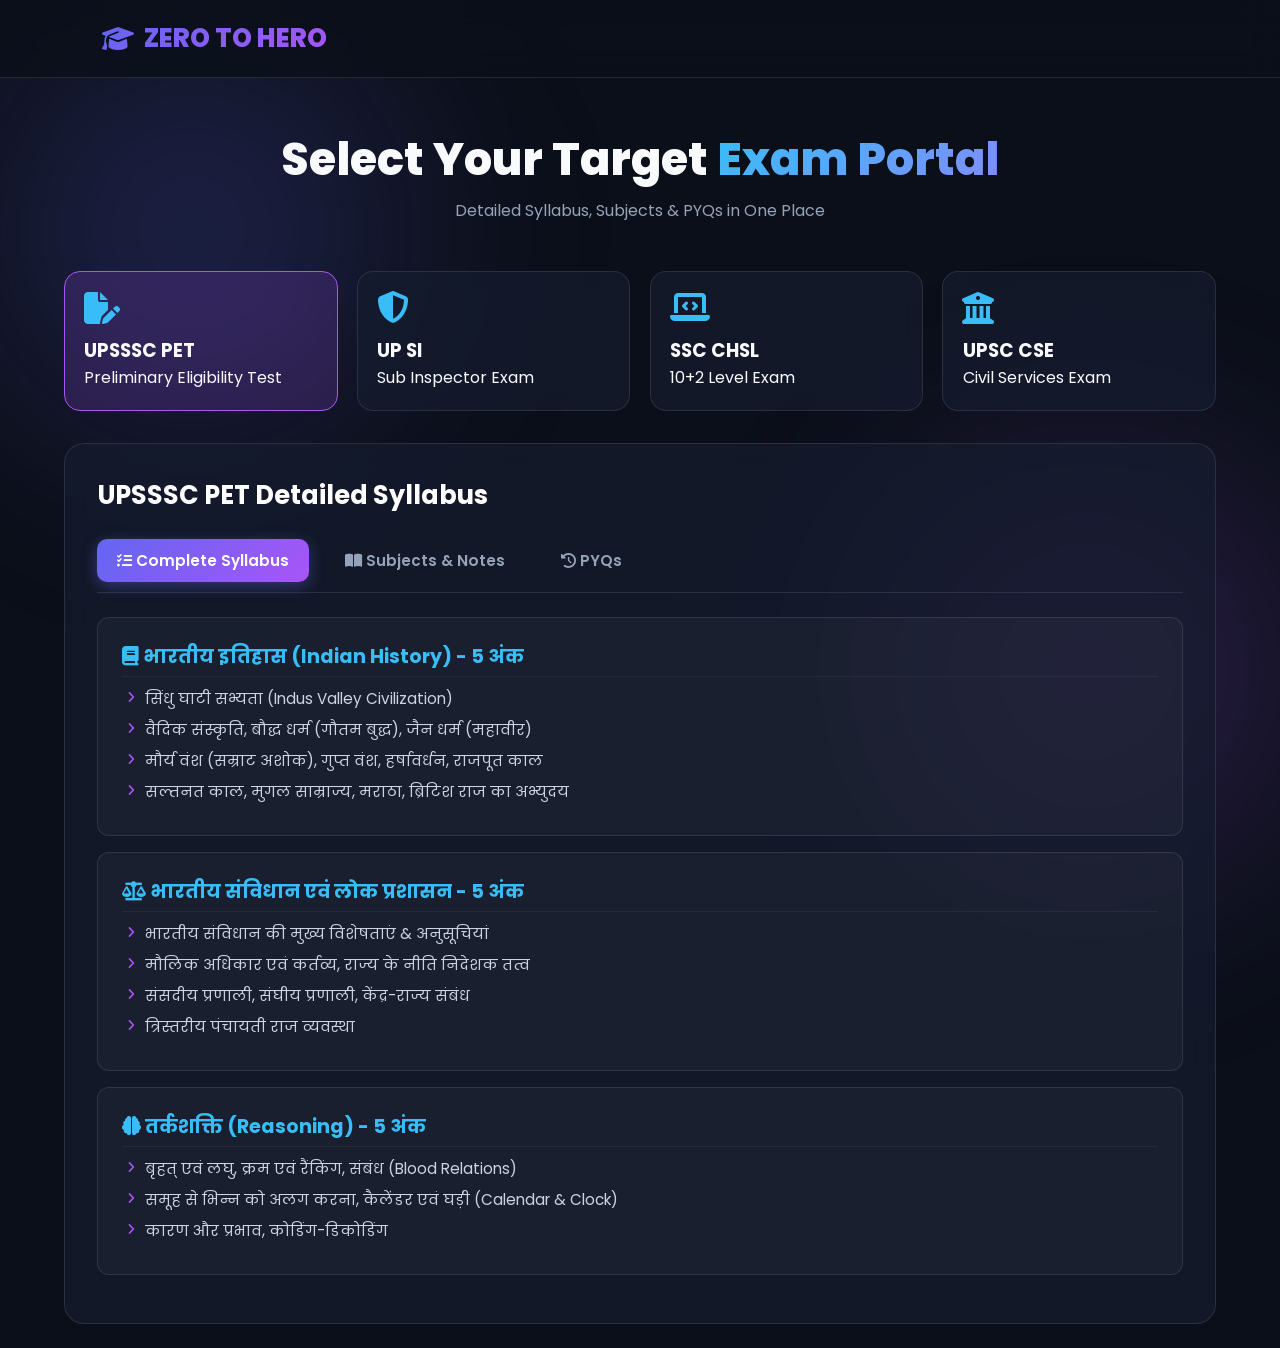
==== commit 588b7541: "Update index.html" ====
--- a/index.html
+++ b/index.html
@@ -4,7 +4,6 @@
     <meta charset="UTF-8">
     <meta name="viewport" content="width=device-width, initial-scale=1.0">
     <title>Zero To Hero - Ultimate Study Portal</title>
-    <!-- Font Awesome & Google Fonts -->
     <link href="https://cdnjs.cloudflare.com/ajax/libs/font-awesome/6.4.0/css/all.min.css" rel="stylesheet">
     <link href="https://fonts.googleapis.com/css2?family=Poppins:wght@300;400;500;600;700;800&display=swap" rel="stylesheet">
     
@@ -19,273 +18,47 @@
             --text-sub: #94a3b8;
         }
 
-        * {
-            margin: 0;
-            padding: 0;
-            box-sizing: border-box;
-            font-family: 'Poppins', sans-serif;
-        }
-
-        body {
-            background-color: var(--bg-color);
-            color: var(--text-main);
-            min-height: 100vh;
-            overflow-x: hidden;
-        }
-
-        /* Animated Glowing Background Effect */
-        .bg-glow {
-            position: fixed;
-            top: -10%;
-            left: -10%;
-            width: 50vw;
-            height: 50vw;
-            background: radial-gradient(circle, rgba(99, 102, 241, 0.25) 0%, rgba(0,0,0,0) 70%);
-            z-index: -1;
-            filter: blur(80px);
-        }
-
-        .bg-glow-2 {
-            position: fixed;
-            bottom: -10%;
-            right: -10%;
-            width: 50vw;
-            height: 50vw;
-            background: radial-gradient(circle, rgba(168, 85, 247, 0.25) 0%, rgba(0,0,0,0) 70%);
-            z-index: -1;
-            filter: blur(80px);
-        }
-
-        /* Navbar */
-        nav {
-            display: flex;
-            justify-content: space-between;
-            align-items: center;
-            padding: 1.2rem 8%;
-            background: rgba(11, 15, 25, 0.8);
-            backdrop-filter: blur(15px);
-            border-bottom: 1px solid var(--border-color);
-            position: sticky;
-            top: 0;
-            z-index: 100;
-        }
-
-        .logo {
-            font-size: 1.6rem;
-            font-weight: 800;
-            background: linear-gradient(135deg, #6366f1, #a855f7);
-            -webkit-background-clip: text;
-            -webkit-text-fill-color: transparent;
-            display: flex;
-            align-items: center;
-            gap: 10px;
-        }
-
-        .search-bar {
-            position: relative;
-            width: 350px;
-        }
-
-        .search-bar input {
-            width: 100%;
-            padding: 10px 15px 10px 40px;
-            background: rgba(255, 255, 255, 0.05);
-            border: 1px solid var(--border-color);
-            border-radius: 20px;
-            color: #fff;
-            outline: none;
-            transition: 0.3s;
-        }
-
-        .search-bar input:focus {
-            border-color: var(--primary-glow);
-            box-shadow: 0 0 15px rgba(99, 102, 241, 0.3);
-        }
-
-        .search-bar i {
-            position: absolute;
-            left: 15px;
-            top: 50%;
-            transform: translateY(-50%);
-            color: var(--text-sub);
-        }
-
-        /* Hero Banner */
-        .hero {
-            text-align: center;
-            padding: 4rem 1rem 2rem;
-        }
-
-        .hero h1 {
-            font-size: 3rem;
-            font-weight: 800;
-            margin-bottom: 10px;
-        }
-
-        .hero h1 span {
-            background: linear-gradient(135deg, #38bdf8, #818cf8);
-            -webkit-background-clip: text;
-            -webkit-text-fill-color: transparent;
-        }
-
-        .hero p {
-            color: var(--text-sub);
-            font-size: 1.1rem;
-            max-width: 600px;
-            margin: 0 auto;
-        }
-
-        /* Main Container */
-        .container {
-            max-width: 1200px;
-            margin: 0 auto;
-            padding: 2rem;
-        }
-
-        .section-title {
-            font-size: 1.5rem;
-            margin-bottom: 1.5rem;
-            font-weight: 600;
-            display: flex;
-            align-items: center;
-            gap: 10px;
-        }
-
-        /* Exam Grid */
-        .exam-grid {
-            display: grid;
-            grid-template-columns: repeat(auto-fit, minmax(250px, 1fr));
-            gap: 1.5rem;
-            margin-bottom: 3rem;
-        }
-
-        .exam-card {
-            background: var(--card-bg);
-            border: 1px solid var(--border-color);
-            padding: 1.5rem;
-            border-radius: 16px;
-            backdrop-filter: blur(10px);
-            cursor: pointer;
-            transition: all 0.3s ease;
-            position: relative;
-            overflow: hidden;
-        }
-
-        .exam-card:hover {
-            transform: translateY(-5px);
-            border-color: var(--primary-glow);
-            box-shadow: 0 10px 25px rgba(99, 102, 241, 0.25);
-        }
-
-        .exam-card.active {
-            border-color: var(--accent-glow);
-            background: rgba(168, 85, 247, 0.15);
-        }
-
-        .exam-icon {
-            font-size: 2.2rem;
-            margin-bottom: 1rem;
-            color: #38bdf8;
-        }
-
-        .exam-card h3 {
-            font-size: 1.2rem;
-            margin-bottom: 5px;
-        }
-
-        .exam-card p {
-            font-size: 0.85rem;
-            color: var(--text-sub);
-        }
-
-        /* Detail Modal / Section */
-        .portal-detail {
-            background: var(--card-bg);
-            border: 1px solid var(--border-color);
-            border-radius: 20px;
-            padding: 2rem;
-            backdrop-filter: blur(12px);
-        }
-
-        .portal-header {
-            display: flex;
-            justify-content: space-between;
-            align-items: center;
-            border-bottom: 1px solid var(--border-color);
-            padding-bottom: 1rem;
-            margin-bottom: 1.5rem;
-        }
-
-        /* Navigation Tabs */
-        .tabs {
-            display: flex;
-            gap: 1rem;
-            margin-bottom: 1.5rem;
-            border-bottom: 1px solid var(--border-color);
-            padding-bottom: 10px;
-        }
-
-        .tab-btn {
-            background: none;
-            border: none;
-            color: var(--text-sub);
-            padding: 10px 20px;
-            font-size: 1rem;
-            font-weight: 600;
-            cursor: pointer;
-            border-radius: 10px;
-            transition: 0.3s;
-        }
-
-        .tab-btn.active {
-            background: linear-gradient(135deg, #6366f1, #a855f7);
-            color: #fff;
-            box-shadow: 0 4px 15px rgba(99, 102, 241, 0.4);
-        }
-
-        /* Content List */
-        .tab-content {
-            display: none;
-        }
-
-        .tab-content.active {
-            display: block;
-        }
-
-        .content-box {
-            background: rgba(255, 255, 255, 0.03);
-            border: 1px solid var(--border-color);
-            padding: 1.2rem;
-            border-radius: 12px;
-            margin-bottom: 1rem;
-            display: flex;
-            justify-content: space-between;
-            align-items: center;
-            transition: 0.3s;
-        }
-
-        .content-box:hover {
-            background: rgba(255, 255, 255, 0.07);
-        }
-
-        .btn-download {
-            background: #22c55e;
-            color: white;
-            padding: 8px 16px;
-            border-radius: 8px;
-            text-decoration: none;
-            font-size: 0.85rem;
-            font-weight: 600;
-            display: flex;
-            align-items: center;
-            gap: 6px;
-        }
-
-        @media (max-width: 768px) {
-            .search-bar { display: none; }
-            .hero h1 { font-size: 2rem; }
-            .tabs { overflow-x: auto; }
-        }
+        * { margin: 0; padding: 0; box-sizing: border-box; font-family: 'Poppins', sans-serif; }
+        body { background-color: var(--bg-color); color: var(--text-main); min-height: 100vh; overflow-x: hidden; }
+
+        .bg-glow { position: fixed; top: -10%; left: -10%; width: 50vw; height: 50vw; background: radial-gradient(circle, rgba(99, 102, 241, 0.25) 0%, rgba(0,0,0,0) 70%); z-index: -1; filter: blur(80px); }
+        .bg-glow-2 { position: fixed; bottom: -10%; right: -10%; width: 50vw; height: 50vw; background: radial-gradient(circle, rgba(168, 85, 247, 0.25) 0%, rgba(0,0,0,0) 70%); z-index: -1; filter: blur(80px); }
+
+        nav { display: flex; justify-content: space-between; align-items: center; padding: 1.2rem 8%; background: rgba(11, 15, 25, 0.8); backdrop-filter: blur(15px); border-bottom: 1px solid var(--border-color); position: sticky; top: 0; z-index: 100; }
+        .logo { font-size: 1.6rem; font-weight: 800; background: linear-gradient(135deg, #6366f1, #a855f7); -webkit-background-clip: text; -webkit-text-fill-color: transparent; display: flex; align-items: center; gap: 10px; }
+
+        .hero { text-align: center; padding: 3rem 1rem 1.5rem; }
+        .hero h1 { font-size: 2.8rem; font-weight: 800; }
+        .hero h1 span { background: linear-gradient(135deg, #38bdf8, #818cf8); -webkit-background-clip: text; -webkit-text-fill-color: transparent; }
+        .hero p { color: var(--text-sub); font-size: 1rem; margin-top: 5px; }
+
+        .container { max-width: 1200px; margin: 0 auto; padding: 1.5rem; }
+
+        .exam-grid { display: grid; grid-template-columns: repeat(auto-fit, minmax(220px, 1fr)); gap: 1.2rem; margin-bottom: 2rem; }
+        .exam-card { background: var(--card-bg); border: 1px solid var(--border-color); padding: 1.2rem; border-radius: 16px; backdrop-filter: blur(10px); cursor: pointer; transition: all 0.3s ease; }
+        .exam-card:hover { transform: translateY(-4px); border-color: var(--primary-glow); }
+        .exam-card.active { border-color: var(--accent-glow); background: rgba(168, 85, 247, 0.18); }
+        .exam-icon { font-size: 2rem; margin-bottom: 0.8rem; color: #38bdf8; }
+
+        .portal-detail { background: var(--card-bg); border: 1px solid var(--border-color); border-radius: 20px; padding: 2rem; backdrop-filter: blur(12px); }
+        .portal-header h2 { font-size: 1.6rem; color: #fff; margin-bottom: 1.5rem; }
+
+        .tabs { display: flex; gap: 1rem; margin-bottom: 1.5rem; border-bottom: 1px solid var(--border-color); padding-bottom: 10px; }
+        .tab-btn { background: none; border: none; color: var(--text-sub); padding: 10px 20px; font-size: 0.95rem; font-weight: 600; cursor: pointer; border-radius: 10px; transition: 0.3s; }
+        .tab-btn.active { background: linear-gradient(135deg, #6366f1, #a855f7); color: #fff; box-shadow: 0 4px 15px rgba(99, 102, 241, 0.4); }
+
+        .tab-content { display: none; }
+        .tab-content.active { display: block; }
+
+        /* Syllabus Box Styling */
+        .syllabus-box { background: rgba(255, 255, 255, 0.03); border: 1px solid var(--border-color); padding: 1.5rem; border-radius: 12px; margin-bottom: 1rem; }
+        .syllabus-box h3 { color: #38bdf8; font-size: 1.2rem; margin-bottom: 10px; border-bottom: 1px solid rgba(255,255,255,0.05); padding-bottom: 5px; }
+        .syllabus-list { list-style: none; padding-left: 5px; }
+        .syllabus-list li { color: #cbd5e1; font-size: 0.95rem; margin-bottom: 8px; display: flex; align-items: center; gap: 10px; }
+        .syllabus-list li i { color: #a855f7; font-size: 0.8rem; }
+
+        .content-box { background: rgba(255, 255, 255, 0.03); border: 1px solid var(--border-color); padding: 1.2rem; border-radius: 12px; margin-bottom: 1rem; display: flex; justify-content: space-between; align-items: center; }
+        .btn-download { background: #22c55e; color: white; padding: 8px 16px; border-radius: 8px; text-decoration: none; font-size: 0.85rem; font-weight: 600; }
     </style>
 </head>
 <body>
@@ -293,177 +66,188 @@
     <div class="bg-glow"></div>
     <div class="bg-glow-2"></div>
 
-    <!-- Navigation -->
     <nav>
-        <div class="logo">
-            <i class="fa-solid fa-graduation-cap"></i> ZERO TO HERO
-        </div>
-        <div class="search-bar">
-            <i class="fa-solid fa-magnifying-glass"></i>
-            <input type="text" placeholder="Search Portal, Subjects, PYQs...">
-        </div>
+        <div class="logo"><i class="fa-solid fa-graduation-cap"></i> ZERO TO HERO</div>
     </nav>
 
-    <!-- Hero Section -->
     <div class="hero">
         <h1>Select Your Target <span>Exam Portal</span></h1>
-        <p>Complete Syllabus, Chapter-wise Subjects, and Previous Year Questions (PYQs) in One Place.</p>
+        <p>Detailed Syllabus, Subjects & PYQs in One Place</p>
     </div>
 
-    <!-- Main Content -->
     <div class="container">
-        <div class="section-title">
-            <i class="fa-solid fa-layer-group" style="color: #6366f1;"></i> Select Exam
-        </div>
-
-        <!-- Exam Portals -->
+        <!-- Exam Cards -->
         <div class="exam-grid">
-            <div class="exam-card active" onclick="switchExam('upsc', this)">
-                <i class="fa-solid fa-building-columns exam-icon"></i>
-                <h3>UPSC Civil Services</h3>
-                <p>IAS, IPS, IFS Study Hub</p>
-            </div>
-            <div class="exam-card" onclick="switchExam('upsi', this)">
-                <i class="fa-solid fa-shield-halved exam-icon" style="color: #a855f7;"></i>
-                <h3>UP SI</h3>
-                <p>Sub Inspector Recruitment</p>
-            </div>
-            <div class="exam-card" onclick="switchExam('pet', this)">
-                <i class="fa-solid fa-file-pen exam-icon" style="color: #ec4899;"></i>
+            <div class="exam-card active" onclick="switchExam('pet', this)">
+                <i class="fa-solid fa-file-pen exam-icon"></i>
                 <h3>UPSSSC PET</h3>
                 <p>Preliminary Eligibility Test</p>
             </div>
+            <div class="exam-card" onclick="switchExam('upsi', this)">
+                <i class="fa-solid fa-shield-halved exam-icon"></i>
+                <h3>UP SI</h3>
+                <p>Sub Inspector Exam</p>
+            </div>
             <div class="exam-card" onclick="switchExam('chsl', this)">
-                <i class="fa-solid fa-laptop-code exam-icon" style="color: #22c55e;"></i>
+                <i class="fa-solid fa-laptop-code exam-icon"></i>
                 <h3>SSC CHSL</h3>
-                <p>10+2 Level Competitive Exam</p>
+                <p>10+2 Level Exam</p>
+            </div>
+            <div class="exam-card" onclick="switchExam('upsc', this)">
+                <i class="fa-solid fa-building-columns exam-icon"></i>
+                <h3>UPSC CSE</h3>
+                <p>Civil Services Exam</p>
             </div>
         </div>
 
-        <!-- Selected Exam Portal Details -->
+        <!-- Details Section -->
         <div class="portal-detail">
             <div class="portal-header">
-                <div>
-                    <h2 id="portal-title">UPSC Civil Services Portal</h2>
-                    <p style="color: var(--text-sub); font-size: 0.9rem;">Targeted Preparation Material</p>
-                </div>
-            </div>
-
-            <!-- Portal Internal Navigation -->
+                <h2 id="portal-title">UPSSSC PET Portal</h2>
+            </div>
+
             <div class="tabs">
-                <button class="tab-btn active" onclick="switchTab('syllabus', this)"><i class="fa-solid fa-list-check"></i> Syllabus</button>
+                <button class="tab-btn active" onclick="switchTab('syllabus', this)"><i class="fa-solid fa-list-check"></i> Complete Syllabus</button>
                 <button class="tab-btn" onclick="switchTab('subjects', this)"><i class="fa-solid fa-book-open"></i> Subjects & Notes</button>
-                <button class="tab-btn" onclick="switchTab('pyqs', this)"><i class="fa-solid fa-clock-rotate-left"></i> Previous Year PYQs</button>
-            </div>
-
-            <!-- Tab Content Area -->
+                <button class="tab-btn" onclick="switchTab('pyqs', this)"><i class="fa-solid fa-clock-rotate-left"></i> PYQs</button>
+            </div>
+
+            <!-- TAB 1: SYLLABUS -->
             <div id="syllabus" class="tab-content active">
-                <div class="content-box">
-                    <div>
-                        <h4>Complete Official Syllabus Breakdown</h4>
-                        <p style="color: var(--text-sub); font-size: 0.85rem;">Detailed Tier-Wise Syllabus PDF</p>
-                    </div>
-                    <a href="#" class="btn-download"><i class="fa-solid fa-download"></i> Download</a>
-                </div>
-            </div>
-
-            <div id="subjects" class="tab-content">
-                <div class="content-box">
-                    <div>
-                        <h4>Indian Polity & Constitution</h4>
-                        <p style="color: var(--text-sub); font-size: 0.85rem;">Articles, Amendments, Schedules & Notes</p>
-                    </div>
-                    <a href="#" class="btn-download"><i class="fa-solid fa-folder-open"></i> Open Module</a>
-                </div>
-                <div class="content-box">
-                    <div>
-                        <h4>Indian History & Freedom Movement</h4>
-                        <p style="color: var(--text-sub); font-size: 0.85rem;">Ancient, Medieval & Modern History</p>
-                    </div>
-                    <a href="#" class="btn-download"><i class="fa-solid fa-folder-open"></i> Open Module</a>
-                </div>
-            </div>
-
-            <div id="pyqs" class="tab-content">
-                <div class="content-box">
-                    <div>
-                        <h4>Last 10 Years Solved Question Papers</h4>
-                        <p style="color: var(--text-sub); font-size: 0.85rem;">Topic-Wise Separated Questions</p>
-                    </div>
-                    <a href="#" class="btn-download"><i class="fa-solid fa-file-pdf"></i> Download PDF</a>
-                </div>
-            </div>
+                <!-- Syllabus content will be loaded dynamically via JavaScript -->
+            </div>
+
+            <!-- TAB 2: SUBJECTS -->
+            <div id="subjects" class="tab-content"></div>
+
+            <!-- TAB 3: PYQS -->
+            <div id="pyqs" class="tab-content"></div>
         </div>
     </div>
 
     <script>
-        // Data for Dynamic Switch
-        const examData = {
-            upsc: {
-                title: "UPSC Civil Services Portal",
-                syllabus: "UPSC Prelims & Mains Detailed Official Syllabus",
-                subjects: ["Indian Polity & Constitution", "Indian History", "Economics & Banking"],
-                pyq: "UPSC Last 10 Years Prelims Paper I & II (CSAT)"
+        const portalData = {
+            pet: {
+                title: "UPSSSC PET Detailed Syllabus",
+                syllabusHTML: `
+                    <div class="syllabus-box">
+                        <h3><i class="fa-solid fa-book"></i> भारतीय इतिहास (Indian History) - 5 अंक</h3>
+                        <ul class="syllabus-list">
+                            <li><i class="fa-solid fa-angle-right"></i> सिंधु घाटी सभ्यता (Indus Valley Civilization)</li>
+                            <li><i class="fa-solid fa-angle-right"></i> वैदिक संस्कृति, बौद्ध धर्म (गौतम बुद्ध), जैन धर्म (महावीर)</li>
+                            <li><i class="fa-solid fa-angle-right"></i> मौर्य वंश (सम्राट अशोक), गुप्त वंश, हर्षावर्धन, राजपूत काल</li>
+                            <li><i class="fa-solid fa-angle-right"></i> सल्तनत काल, मुगल साम्राज्य, मराठा, ब्रिटिश राज का अभ्युदय</li>
+                        </ul>
+                    </div>
+                    <div class="syllabus-box">
+                        <h3><i class="fa-solid fa-scale-balanced"></i> भारतीय संविधान एवं लोक प्रशासन - 5 अंक</h3>
+                        <ul class="syllabus-list">
+                            <li><i class="fa-solid fa-angle-right"></i> भारतीय संविधान की मुख्य विशेषताएं & अनुसूचियां</li>
+                            <li><i class="fa-solid fa-angle-right"></i> मौलिक अधिकार एवं कर्तव्य, राज्य के नीति निदेशक तत्व</li>
+                            <li><i class="fa-solid fa-angle-right"></i> संसदीय प्रणाली, संघीय प्रणाली, केंद्र-राज्य संबंध</li>
+                            <li><i class="fa-solid fa-angle-right"></i> त्रिस्तरीय पंचायती राज व्यवस्था</li>
+                        </ul>
+                    </div>
+                    <div class="syllabus-box">
+                        <h3><i class="fa-solid fa-brain"></i> तर्कशक्ति (Reasoning) - 5 अंक</h3>
+                        <ul class="syllabus-list">
+                            <li><i class="fa-solid fa-angle-right"></i> बृहत् एवं लघु, क्रम एवं रैंकिंग, संबंध (Blood Relations)</li>
+                            <li><i class="fa-solid fa-angle-right"></i> समूह से भिन्न को अलग करना, कैलेंडर एवं घड़ी (Calendar & Clock)</li>
+                            <li><i class="fa-solid fa-angle-right"></i> कारण और प्रभाव, कोडिंग-डिकोडिंग</li>
+                        </ul>
+                    </div>`,
+                subjects: ["भारतीय इतिहास (History)", "भारतीय संविधान (Polity)", "तर्कशक्ति (Reasoning)", "ग्राफ एवं तालिका व्याख्या"],
+                pyqs: "UPSSSC PET Previous Year Official Question Papers (PDF)"
             },
             upsi: {
-                title: "UP Sub Inspector (SI) Portal",
-                syllabus: "UP SI Exam Pattern & Detailed Topic-Wise Syllabus",
-                subjects: ["Mool Vidhi (मूल विधि) & Constitution", "General Hindi", "Reasoning & Aptitude"],
-                pyq: "UP SI Previous Years Papers (With Explanation)"
-            },
-            pet: {
-                title: "UPSSSC PET Portal",
-                syllabus: "UPSSSC PET 100 Marks Exam Syllabus Structure",
-                subjects: ["Indian History & Movement", "General Reasoning & Calendar", "Graph & Table Interpretation"],
-                pyq: "UPSSSC PET Official Question Papers with Answer Key"
+                title: "UP Sub Inspector (SI) Detailed Syllabus",
+                syllabusHTML: `
+                    <div class="syllabus-box">
+                        <h3><i class="fa-solid fa-gavel"></i> मूलविधि एवं संविधान (Mool Vidhi & Constitution)</h3>
+                        <ul class="syllabus-list">
+                            <li><i class="fa-solid fa-angle-right"></i> भारतीय न्याय संहिता / दंड प्रक्रिया संहिता, मानव अधिकार संरक्षण</li>
+                            <li><i class="fa-solid fa-angle-right"></i> यातायात नियम, पर्यावरण संरक्षण, वन्यजीव संरक्षण अधिनियम</li>
+                            <li><i class="fa-solid fa-angle-right"></i> संविधान का उद्देश्य, मौलिक अधिकार, नीतियाँ एवं संसदीय व्यवस्था</li>
+                        </ul>
+                    </div>
+                    <div class="syllabus-box">
+                        <h3><i class="fa-solid fa-calculator"></i> संख्यात्मक एवं मानसिक योग्यता (Maths)</h3>
+                        <ul class="syllabus-list">
+                            <li><i class="fa-solid fa-angle-right"></i> संख्या पद्धति (Number System), अभाज्य गुणनखंड (Prime Factors)</li>
+                            <li><i class="fa-solid fa-angle-right"></i> प्रतिशतता, लाभ और हानि, साधारण व चक्रवृद्धि ब्याज</li>
+                            <li><i class="fa-solid fa-angle-right"></i> समय और कार्य, गति और दूरी, अनुपात समानुपात</li>
+                        </ul>
+                    </div>`,
+                subjects: ["मूलविधि एवं संविधान", "सामान्य हिंदी", "संख्यात्मक योग्यता (Maths)", "मानसिक अभिरुचि व रीजनिंग"],
+                pyqs: "UP SI All Shift Solved Papers (Answer Key Included)"
             },
             chsl: {
-                title: "SSC CHSL (10+2) Portal",
-                syllabus: "SSC CHSL Tier 1 & Tier 2 Updated Syllabus",
-                subjects: ["Quantitative Aptitude", "Reasoning & General Intelligence", "English Language"],
-                pyq: "SSC CHSL All Shifts Solved PYQs PDF"
+                title: "SSC CHSL (10+2) Detailed Syllabus",
+                syllabusHTML: `
+                    <div class="syllabus-box">
+                        <h3><i class="fa-solid fa-square-root-variable"></i> Quantitative Aptitude</h3>
+                        <ul class="syllabus-list">
+                            <li><i class="fa-solid fa-angle-right"></i> Number System, Simplification, Prime Factorization</li>
+                            <li><i class="fa-solid fa-angle-right"></i> Percentage, Profit & Loss, Simple & Compound Interest</li>
+                            <li><i class="fa-solid fa-angle-right"></i> Geometry, Mensuration, Trigonometry, Algebra</li>
+                        </ul>
+                    </div>
+                    <div class="syllabus-box">
+                        <h3><i class="fa-solid fa-puzzle-piece"></i> General Intelligence & Reasoning</h3>
+                        <ul class="syllabus-list">
+                            <li><i class="fa-solid fa-angle-right"></i> Calendar, Clocks, Blood Relations, Directions & Distances</li>
+                            <li><i class="fa-solid fa-angle-right"></i> Coding-Decoding, Venn Diagrams, Matrix & Syllogism</li>
+                        </ul>
+                    </div>`,
+                subjects: ["Quantitative Aptitude", "General Intelligence & Reasoning", "English Language", "General Awareness"],
+                pyqs: "SSC CHSL Tier-1 & Tier-2 Previous Papers PDF"
+            },
+            upsc: {
+                title: "UPSC Civil Services Detailed Syllabus",
+                syllabusHTML: `
+                    <div class="syllabus-box">
+                        <h3><i class="fa-solid fa-landmark"></i> Paper I: General Studies (GS)</h3>
+                        <ul class="syllabus-list">
+                            <li><i class="fa-solid fa-angle-right"></i> History of India & Indian National Movement</li>
+                            <li><i class="fa-solid fa-angle-right"></i> Indian & World Geography, Polity & Governance</li>
+                            <li><i class="fa-solid fa-angle-right"></i> Economic & Social Development, Environmental Ecology</li>
+                        </ul>
+                    </div>`,
+                subjects: ["GS Paper 1 (Polity, History, Geo)", "CSAT Paper 2 (Reasoning & Maths)", "Mains Optional Subjects"],
+                pyqs: "UPSC Mains & Prelims Last 10 Years Papers"
             }
         };
-
-        let currentExam = 'upsc';
 
         function switchExam(examKey, cardElement) {
             document.querySelectorAll('.exam-card').forEach(card => card.classList.remove('active'));
             cardElement.classList.add('active');
             
-            currentExam = examKey;
-            const data = examData[examKey];
-
+            const data = portalData[examKey];
             document.getElementById('portal-title').innerText = data.title;
 
-            // Update Tab Contents
-            document.getElementById('syllabus').innerHTML = `
-                <div class="content-box">
-                    <div>
-                        <h4>${data.syllabus}</h4>
-                        <p style="color: var(--text-sub); font-size: 0.85rem;">Updated Pattern for Exam Preparation</p>
-                    </div>
-                    <a href="#" class="btn-download"><i class="fa-solid fa-download"></i> Download</a>
-                </div>`;
-
+            // Load Syllabus
+            document.getElementById('syllabus').innerHTML = data.syllabusHTML;
+
+            // Load Subjects
             let subjectsHTML = '';
             data.subjects.forEach(sub => {
                 subjectsHTML += `
                     <div class="content-box">
                         <div>
                             <h4>${sub}</h4>
-                            <p style="color: var(--text-sub); font-size: 0.85rem;">Notes, One-Liners & MCQs</p>
+                            <p style="color: var(--text-sub); font-size: 0.85rem;">Chapter-wise Notes & One-Liners</p>
                         </div>
-                        <a href="#" class="btn-download"><i class="fa-solid fa-folder-open"></i> Open Module</a>
+                        <a href="#" class="btn-download"><i class="fa-solid fa-folder-open"></i> Study Now</a>
                     </div>`;
             });
             document.getElementById('subjects').innerHTML = subjectsHTML;
 
+            // Load PYQs
             document.getElementById('pyqs').innerHTML = `
                 <div class="content-box">
                     <div>
-                        <h4>${data.pyq}</h4>
-                        <p style="color: var(--text-sub); font-size: 0.85rem;">Solution along with Answer Key</p>
+                        <h4>${data.pyqs}</h4>
+                        <p style="color: var(--text-sub); font-size: 0.85rem;">Solved Papers with Detailed Solutions</p>
                     </div>
                     <a href="#" class="btn-download"><i class="fa-solid fa-file-pdf"></i> Download PDF</a>
                 </div>`;
@@ -476,6 +260,9 @@
             btnElement.classList.add('active');
             document.getElementById(tabId).classList.add('active');
         }
+
+        // Initialize First Exam View
+        switchExam('pet', document.querySelector('.exam-card.active'));
     </script>
 </body>
 </html>
